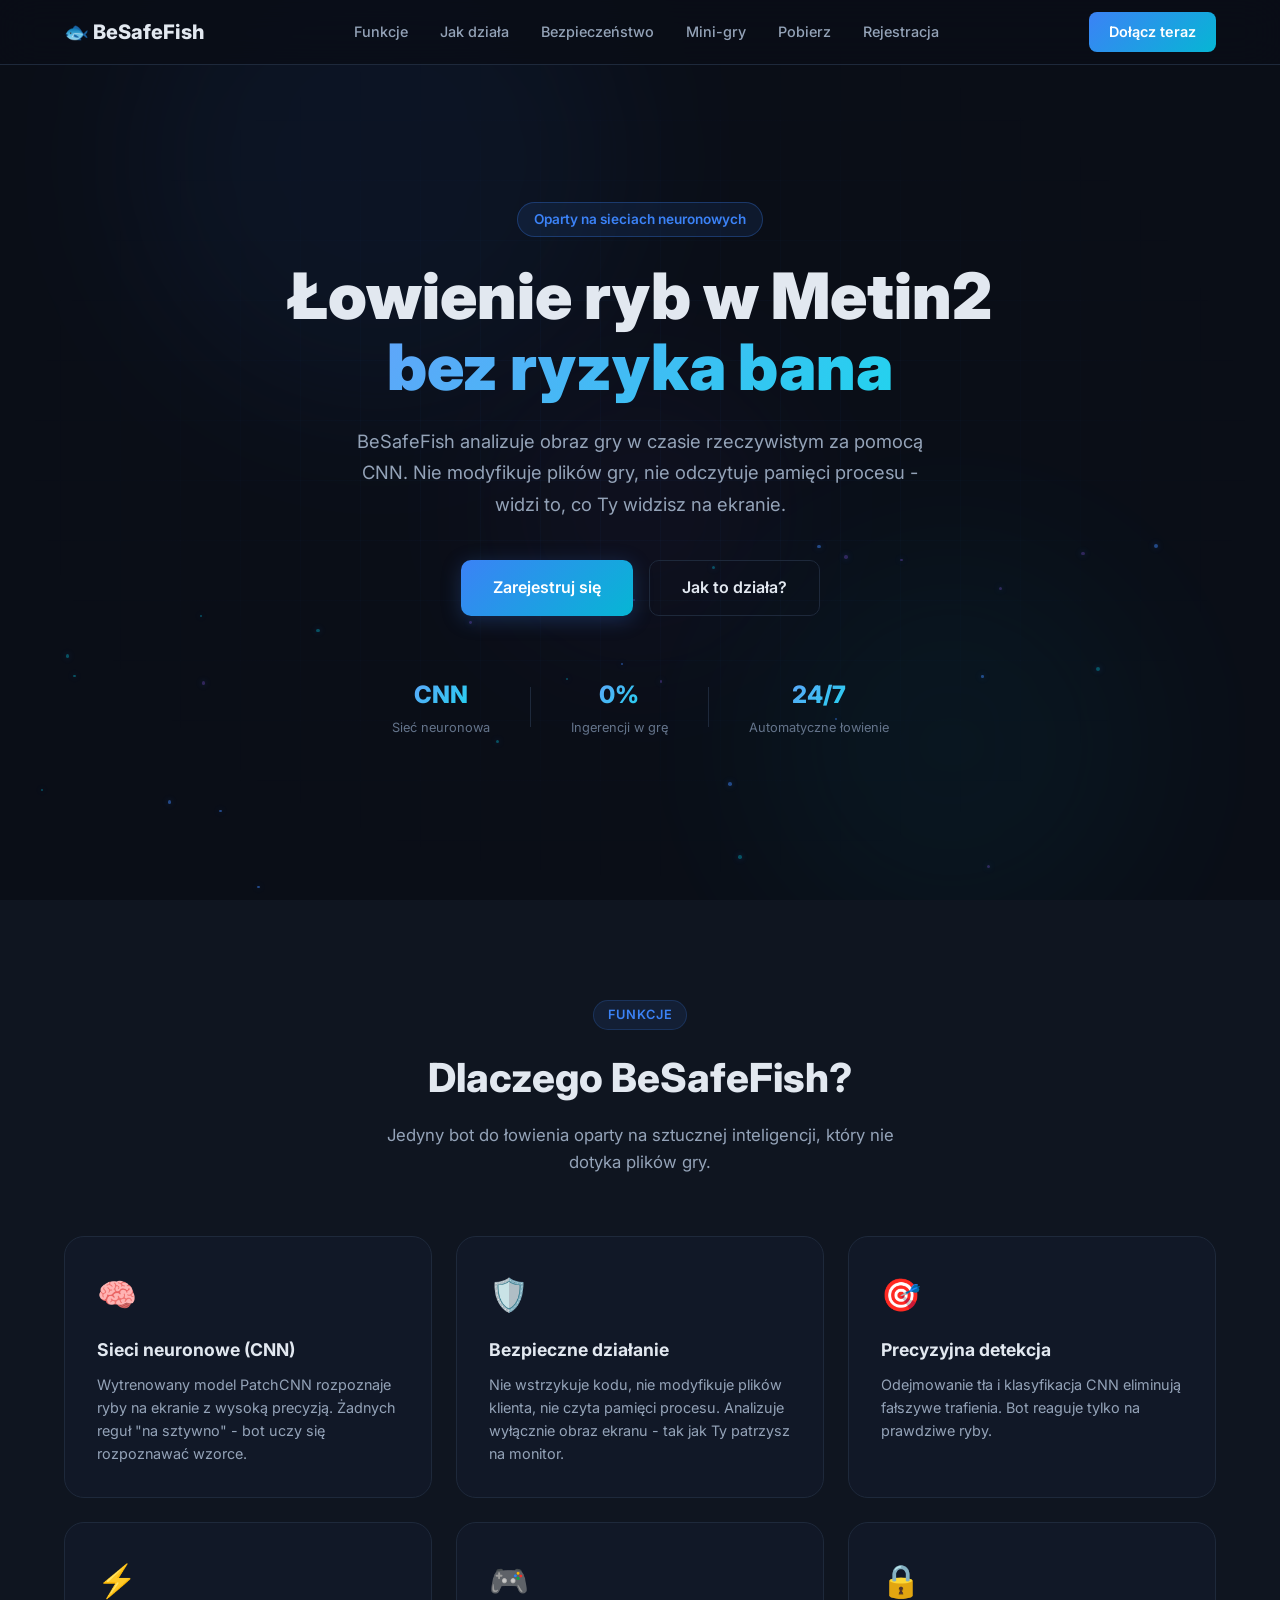
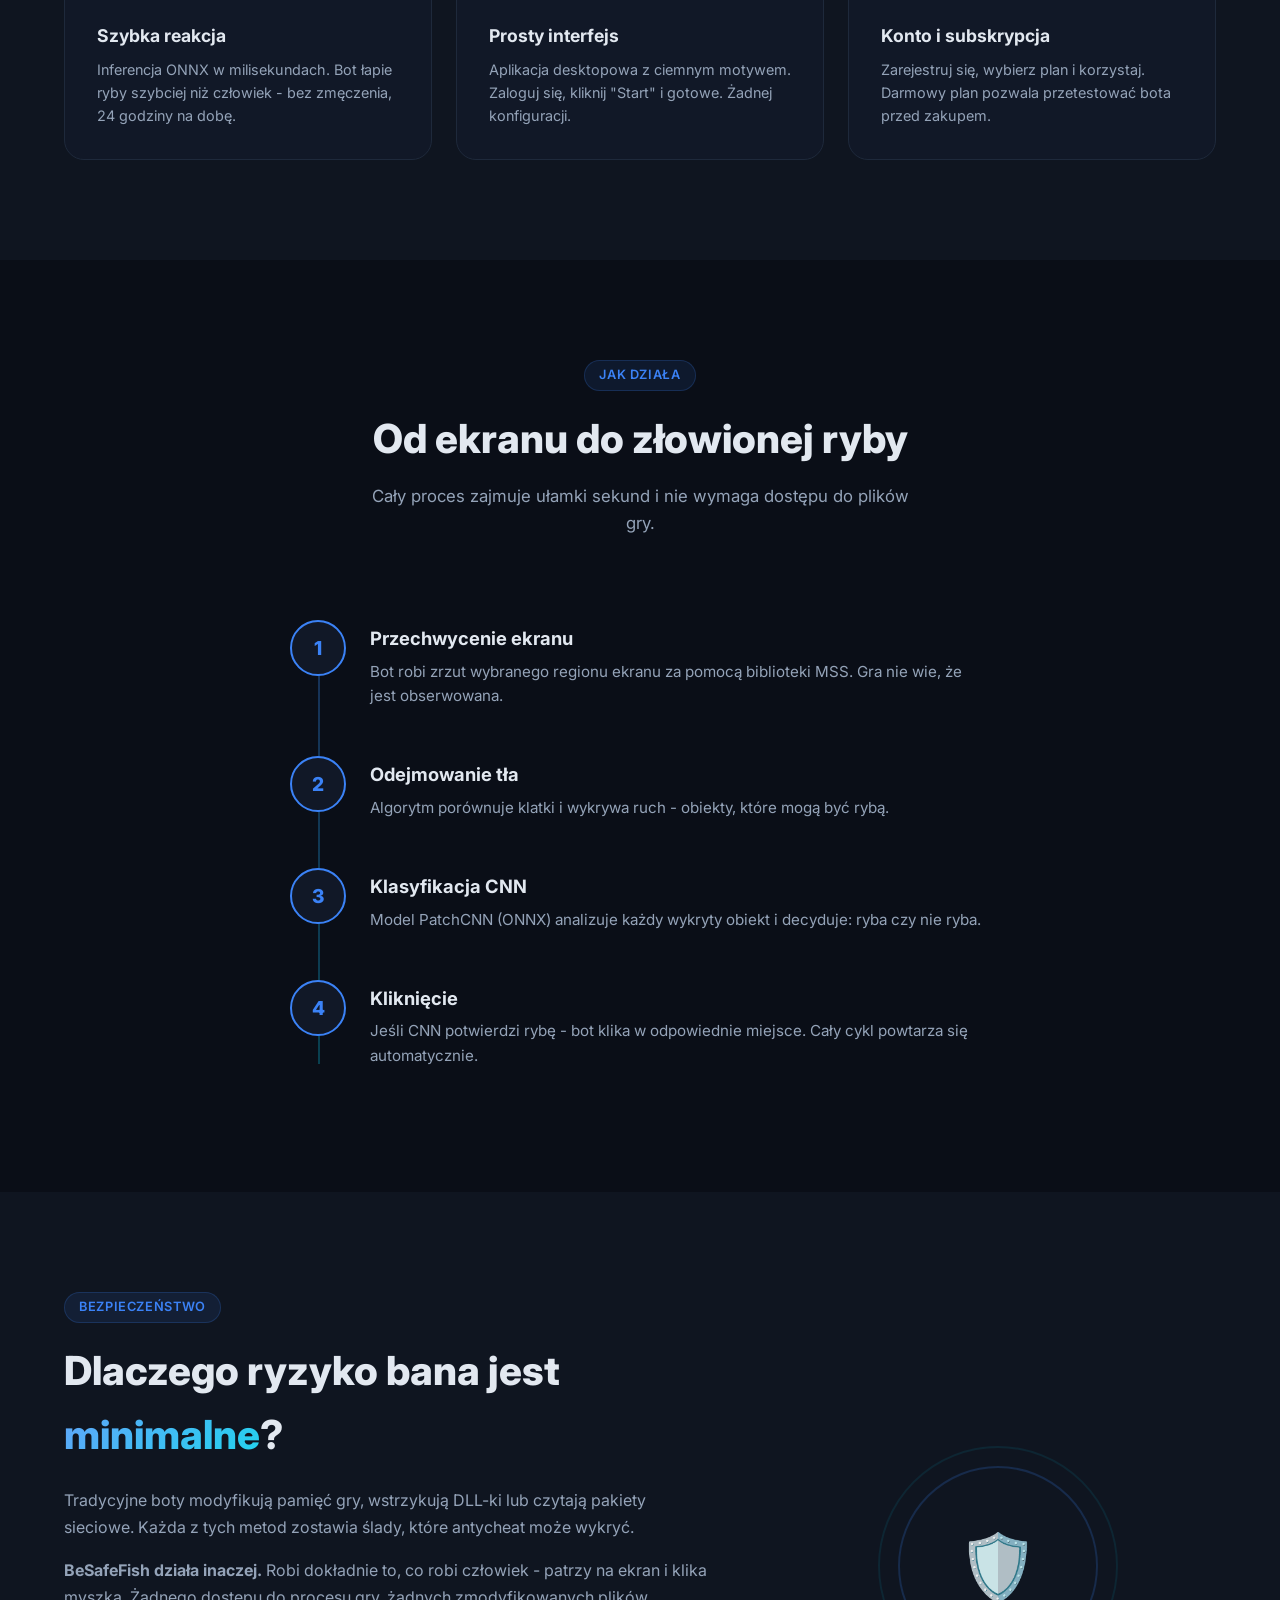
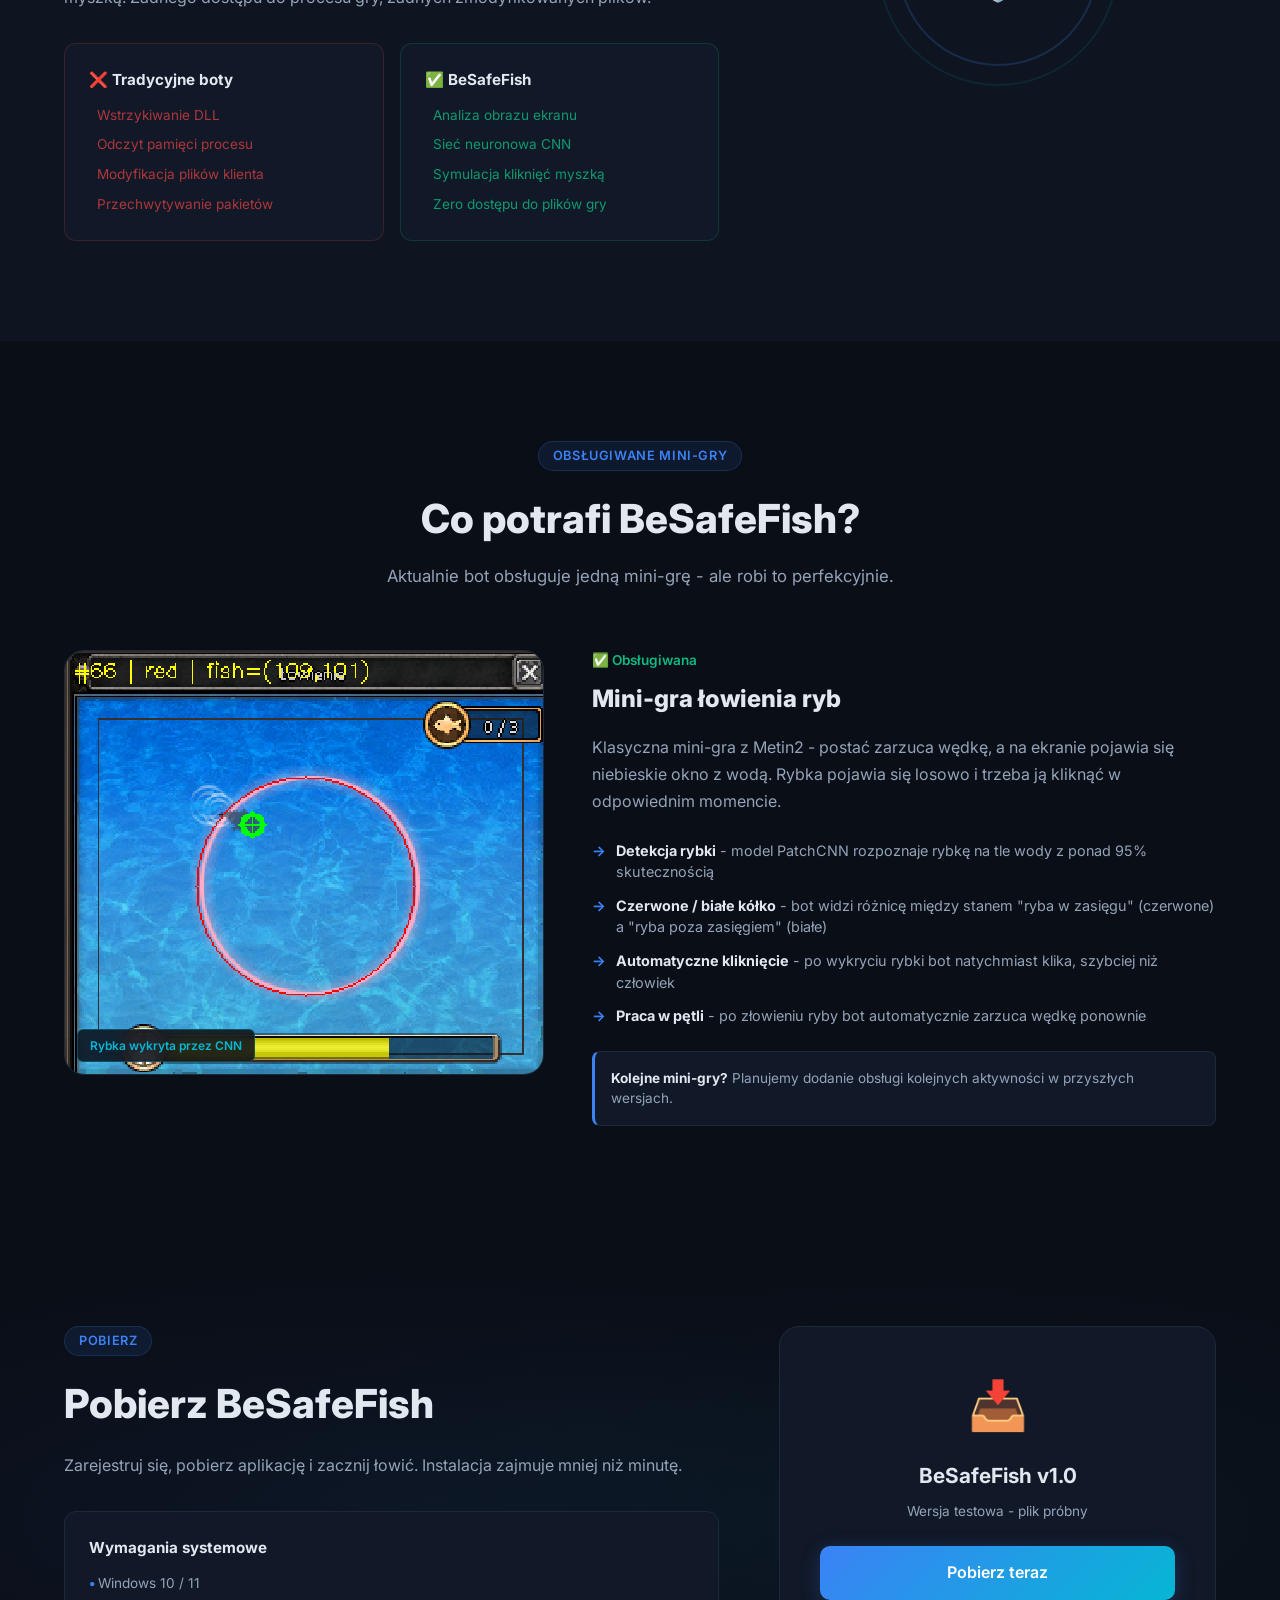
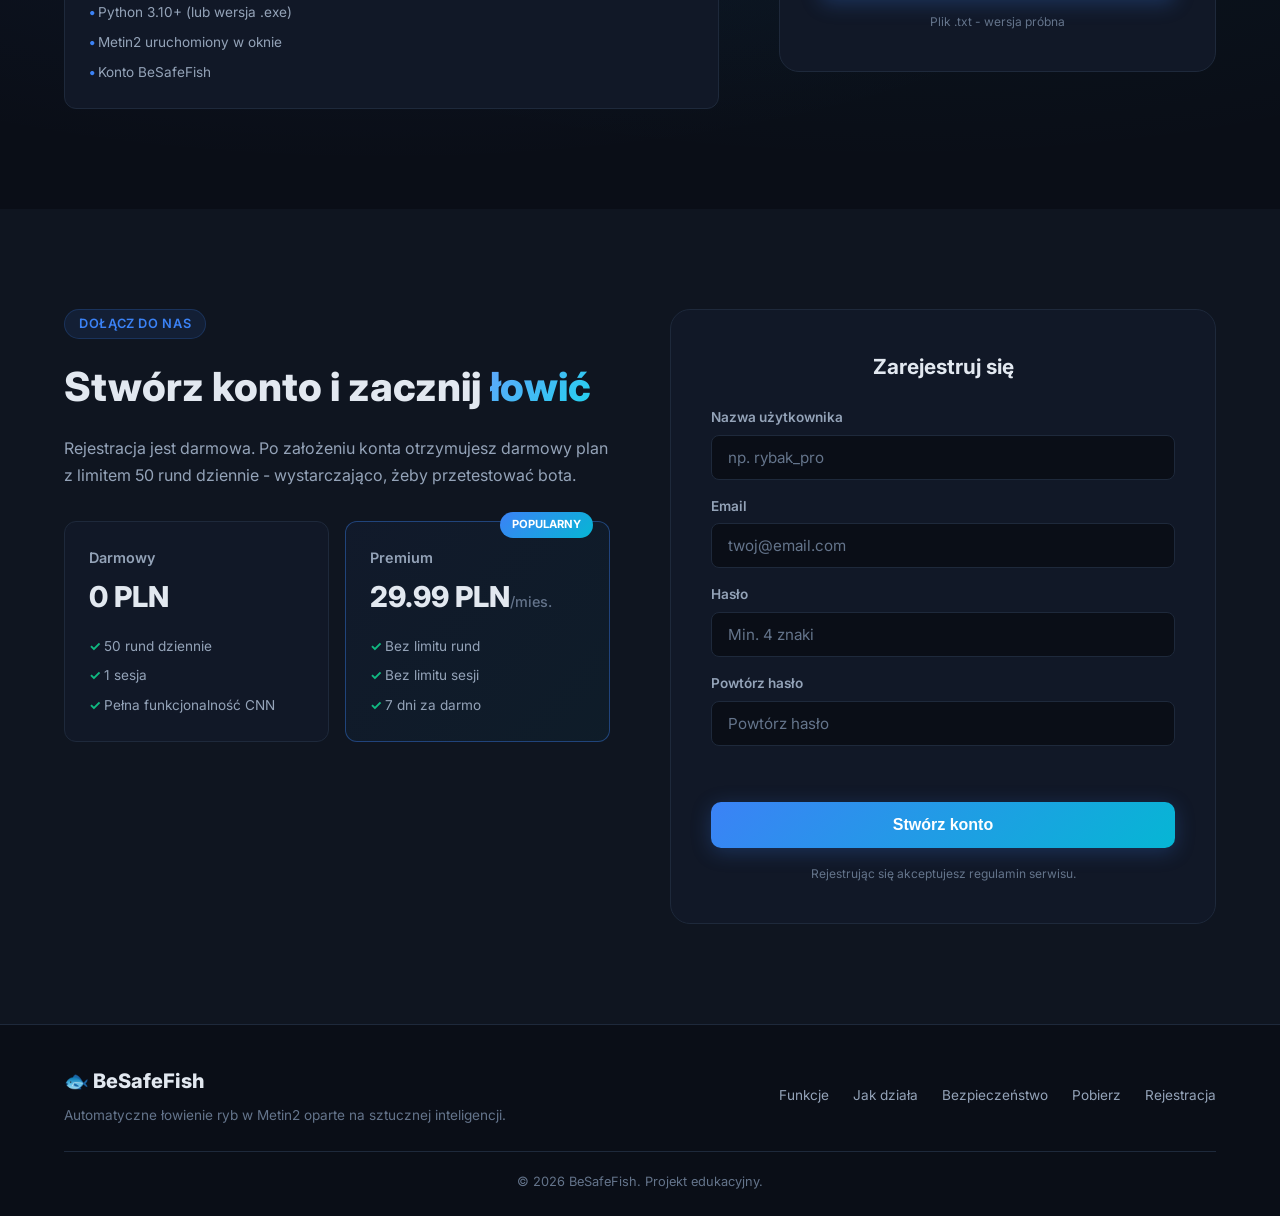
==== versions/post_cnn/website/index.html @ e181fa75 "feat: migracja auth na Supabase, schemat SQL, strona WWW BeSafeFish - gui/db.py: przepisany z SQLite" ====
<!DOCTYPE html>
<html lang="pl">
<head>
    <meta charset="UTF-8">
    <meta name="viewport" content="width=device-width, initial-scale=1.0">
    <title>BeSafeFish - Automatyczne łowienie Metin2</title>
    <link rel="stylesheet" href="style.css">
    <link rel="preconnect" href="https://fonts.googleapis.com">
    <link href="https://fonts.googleapis.com/css2?family=Inter:wght@400;500;600;700;800;900&display=swap" rel="stylesheet">
</head>
<body>

<!-- NAV -->
<nav class="navbar">
    <div class="nav-container">
        <a href="#" class="nav-logo">&#x1F41F; BeSafeFish</a>
        <ul class="nav-links">
            <li><a href="#features">Funkcje</a></li>
            <li><a href="#how-it-works">Jak działa</a></li>
            <li><a href="#safety">Bezpieczeństwo</a></li>
            <li><a href="#minigames">Mini-gry</a></li>
            <li><a href="#download">Pobierz</a></li>
            <li><a href="#register">Rejestracja</a></li>
        </ul>
        <a href="#register" class="nav-cta">Dołącz teraz</a>
    </div>
</nav>

<!-- HERO -->
<section class="hero">
    <div class="hero-bg">
        <div class="hero-particles" id="particles"></div>
        <div class="hero-glow hero-glow-1"></div>
        <div class="hero-glow hero-glow-2"></div>
        <div class="hero-glow hero-glow-3"></div>
        <div class="hero-grid-lines"></div>
    </div>
    <div class="hero-content">
        <div class="hero-badge">Oparty na sieciach neuronowych</div>
        <h1>Łowienie ryb w Metin2<br><span class="gradient-text">bez ryzyka bana</span></h1>
        <p class="hero-subtitle">
            BeSafeFish analizuje obraz gry w czasie rzeczywistym za pomocą CNN.
            Nie modyfikuje plików gry, nie odczytuje pamięci procesu - widzi to, co Ty widzisz na ekranie.
        </p>
        <div class="hero-buttons">
            <a href="#register" class="btn btn-primary">Zarejestruj się</a>
            <a href="#how-it-works" class="btn btn-outline">Jak to działa?</a>
        </div>
        <div class="hero-stats">
            <div class="stat">
                <span class="stat-value">CNN</span>
                <span class="stat-label">Sieć neuronowa</span>
            </div>
            <div class="stat-divider"></div>
            <div class="stat">
                <span class="stat-value">0%</span>
                <span class="stat-label">Ingerencji w grę</span>
            </div>
            <div class="stat-divider"></div>
            <div class="stat">
                <span class="stat-value">24/7</span>
                <span class="stat-label">Automatyczne łowienie</span>
            </div>
        </div>
    </div>
</section>

<!-- FEATURES -->
<section id="features" class="features">
    <div class="container">
        <div class="section-header">
            <span class="section-tag">Funkcje</span>
            <h2>Dlaczego BeSafeFish?</h2>
            <p>Jedyny bot do łowienia oparty na sztucznej inteligencji, który nie dotyka plików gry.</p>
        </div>
        <div class="features-grid">
            <div class="feature-card">
                <div class="feature-icon">&#x1F9E0;</div>
                <h3>Sieci neuronowe (CNN)</h3>
                <p>Wytrenowany model PatchCNN rozpoznaje ryby na ekranie z wysoką precyzją. Żadnych reguł &quot;na sztywno&quot; - bot uczy się rozpoznawać wzorce.</p>
            </div>
            <div class="feature-card">
                <div class="feature-icon">&#x1F6E1;&#xFE0F;</div>
                <h3>Bezpieczne działanie</h3>
                <p>Nie wstrzykuje kodu, nie modyfikuje plików klienta, nie czyta pamięci procesu. Analizuje wyłącznie obraz ekranu - tak jak Ty patrzysz na monitor.</p>
            </div>
            <div class="feature-card">
                <div class="feature-icon">&#x1F3AF;</div>
                <h3>Precyzyjna detekcja</h3>
                <p>Odejmowanie tła i klasyfikacja CNN eliminują fałszywe trafienia. Bot reaguje tylko na prawdziwe ryby.</p>
            </div>
            <div class="feature-card">
                <div class="feature-icon">&#x26A1;</div>
                <h3>Szybka reakcja</h3>
                <p>Inferencja ONNX w milisekundach. Bot łapie ryby szybciej niż człowiek - bez zmęczenia, 24 godziny na dobę.</p>
            </div>
            <div class="feature-card">
                <div class="feature-icon">&#x1F3AE;</div>
                <h3>Prosty interfejs</h3>
                <p>Aplikacja desktopowa z ciemnym motywem. Zaloguj się, kliknij &quot;Start&quot; i gotowe. Żadnej konfiguracji.</p>
            </div>
            <div class="feature-card">
                <div class="feature-icon">&#x1F512;</div>
                <h3>Konto i subskrypcja</h3>
                <p>Zarejestruj się, wybierz plan i korzystaj. Darmowy plan pozwala przetestować bota przed zakupem.</p>
            </div>
        </div>
    </div>
</section>

<!-- HOW IT WORKS -->
<section id="how-it-works" class="how-it-works">
    <div class="container">
        <div class="section-header">
            <span class="section-tag">Jak działa</span>
            <h2>Od ekranu do złowionej ryby</h2>
            <p>Cały proces zajmuje ułamki sekund i nie wymaga dostępu do plików gry.</p>
        </div>
        <div class="steps">
            <div class="step">
                <div class="step-number">1</div>
                <div class="step-content">
                    <h3>Przechwycenie ekranu</h3>
                    <p>Bot robi zrzut wybranego regionu ekranu za pomocą biblioteki MSS. Gra nie wie, że jest obserwowana.</p>
                </div>
            </div>
            <div class="step">
                <div class="step-number">2</div>
                <div class="step-content">
                    <h3>Odejmowanie tła</h3>
                    <p>Algorytm porównuje klatki i wykrywa ruch - obiekty, które mogą być rybą.</p>
                </div>
            </div>
            <div class="step">
                <div class="step-number">3</div>
                <div class="step-content">
                    <h3>Klasyfikacja CNN</h3>
                    <p>Model PatchCNN (ONNX) analizuje każdy wykryty obiekt i decyduje: ryba czy nie ryba.</p>
                </div>
            </div>
            <div class="step">
                <div class="step-number">4</div>
                <div class="step-content">
                    <h3>Kliknięcie</h3>
                    <p>Jeśli CNN potwierdzi rybę - bot klika w odpowiednie miejsce. Cały cykl powtarza się automatycznie.</p>
                </div>
            </div>
        </div>
    </div>
</section>

<!-- SAFETY -->
<section id="safety" class="safety">
    <div class="container">
        <div class="safety-grid">
            <div class="safety-content">
                <span class="section-tag">Bezpieczeństwo</span>
                <h2>Dlaczego ryzyko bana jest <span class="gradient-text">minimalne</span>?</h2>
                <p>Tradycyjne boty modyfikują pamięć gry, wstrzykują DLL-ki lub czytają pakiety sieciowe. Każda z tych metod zostawia ślady, które antycheat może wykryć.</p>
                <p><strong>BeSafeFish działa inaczej.</strong> Robi dokładnie to, co robi człowiek - patrzy na ekran i klika myszką. Żadnego dostępu do procesu gry, żadnych zmodyfikowanych plików.</p>
                <div class="safety-comparison">
                    <div class="comparison-col comparison-bad">
                        <h4>&#x274C; Tradycyjne boty</h4>
                        <ul>
                            <li>Wstrzykiwanie DLL</li>
                            <li>Odczyt pamięci procesu</li>
                            <li>Modyfikacja plików klienta</li>
                            <li>Przechwytywanie pakietów</li>
                        </ul>
                    </div>
                    <div class="comparison-col comparison-good">
                        <h4>&#x2705; BeSafeFish</h4>
                        <ul>
                            <li>Analiza obrazu ekranu</li>
                            <li>Sieć neuronowa CNN</li>
                            <li>Symulacja kliknięć myszką</li>
                            <li>Zero dostępu do plików gry</li>
                        </ul>
                    </div>
                </div>
            </div>
            <div class="safety-visual">
                <div class="shield-graphic">
                    <div class="shield-icon">&#x1F6E1;&#xFE0F;</div>
                    <div class="shield-ring"></div>
                    <div class="shield-ring shield-ring-2"></div>
                </div>
            </div>
        </div>
    </div>
</section>

<!-- MINI-GRY -->
<section id="minigames" class="minigames">
    <div class="container">
        <div class="section-header">
            <span class="section-tag">Obsługiwane mini-gry</span>
            <h2>Co potrafi BeSafeFish?</h2>
            <p>Aktualnie bot obsługuje jedną mini-grę - ale robi to perfekcyjnie.</p>
        </div>
        <div class="minigame-showcase">
            <div class="minigame-image">
                <img src="img/minigame_fish_detected.png" alt="Mini-gra łowienia - rybka wykryta przez CNN">
                <div class="minigame-image-badge">Rybka wykryta przez CNN</div>
            </div>
            <div class="minigame-details">
                <div class="minigame-status">&#x2705; Obsługiwana</div>
                <h3>Mini-gra łowienia ryb</h3>
                <p>Klasyczna mini-gra z Metin2 - postać zarzuca wędkę, a na ekranie pojawia się niebieskie okno z wodą. Rybka pojawia się losowo i trzeba ją kliknąć w odpowiednim momencie.</p>
                <ul class="minigame-features">
                    <li><strong>Detekcja rybki</strong> - model PatchCNN rozpoznaje rybkę na tle wody z ponad 95% skutecznością</li>
                    <li><strong>Czerwone / białe kółko</strong> - bot widzi różnicę między stanem "ryba w zasięgu" (czerwone) a "ryba poza zasięgiem" (białe)</li>
                    <li><strong>Automatyczne kliknięcie</strong> - po wykryciu rybki bot natychmiast klika, szybciej niż człowiek</li>
                    <li><strong>Praca w pętli</strong> - po złowieniu ryby bot automatycznie zarzuca wędkę ponownie</li>
                </ul>
                <div class="minigame-note">
                    <strong>Kolejne mini-gry?</strong> Planujemy dodanie obsługi kolejnych aktywności w przyszłych wersjach.
                </div>
            </div>
        </div>
    </div>
</section>

<!-- DOWNLOAD -->
<section id="download" class="download">
    <div class="container">
        <div class="download-box">
            <div class="download-info">
                <span class="section-tag">Pobierz</span>
                <h2>Pobierz BeSafeFish</h2>
                <p>Zarejestruj się, pobierz aplikację i zacznij łowić. Instalacja zajmuje mniej niż minutę.</p>
                <div class="download-requirements">
                    <h4>Wymagania systemowe</h4>
                    <ul>
                        <li>Windows 10 / 11</li>
                        <li>Python 3.10+ (lub wersja .exe)</li>
                        <li>Metin2 uruchomiony w oknie</li>
                        <li>Konto BeSafeFish</li>
                    </ul>
                </div>
            </div>
            <div class="download-action">
                <div class="download-card">
                    <div class="download-icon">&#x1F4E5;</div>
                    <h3>BeSafeFish v1.0</h3>
                    <p class="download-version">Wersja testowa - plik próbny</p>
                    <a href="download/BeSafeFish_info.txt" download class="btn btn-primary btn-full">Pobierz teraz</a>
                    <p class="download-size">Plik .txt - wersja próbna</p>
                </div>
            </div>
        </div>
    </div>
</section>

<!-- REGISTER -->
<section id="register" class="register">
    <div class="container">
        <div class="register-grid">
            <div class="register-info">
                <span class="section-tag">Dołącz do nas</span>
                <h2>Stwórz konto i zacznij <span class="gradient-text">łowić</span></h2>
                <p>Rejestracja jest darmowa. Po założeniu konta otrzymujesz darmowy plan z limitem 50 rund dziennie - wystarczająco, żeby przetestować bota.</p>
                <div class="plan-cards">
                    <div class="plan-card">
                        <div class="plan-name">Darmowy</div>
                        <div class="plan-price">0 PLN</div>
                        <ul>
                            <li>50 rund dziennie</li>
                            <li>1 sesja</li>
                            <li>Pełna funkcjonalność CNN</li>
                        </ul>
                    </div>
                    <div class="plan-card plan-premium">
                        <div class="plan-badge">Popularny</div>
                        <div class="plan-name">Premium</div>
                        <div class="plan-price">29.99 PLN<span>/mies.</span></div>
                        <ul>
                            <li>Bez limitu rund</li>
                            <li>Bez limitu sesji</li>
                            <li>7 dni za darmo</li>
                        </ul>
                    </div>
                </div>
            </div>
            <div class="register-form-wrapper">
                <form class="register-form" id="registerForm">
                    <h3>Zarejestruj się</h3>
                    <div class="form-group">
                        <label for="reg-username">Nazwa użytkownika</label>
                        <input type="text" id="reg-username" placeholder="np. rybak_pro" required minlength="3">
                    </div>
                    <div class="form-group">
                        <label for="reg-email">Email</label>
                        <input type="email" id="reg-email" placeholder="twoj@email.com" required>
                    </div>
                    <div class="form-group">
                        <label for="reg-password">Hasło</label>
                        <input type="password" id="reg-password" placeholder="Min. 4 znaki" required minlength="4">
                    </div>
                    <div class="form-group">
                        <label for="reg-confirm">Powtórz hasło</label>
                        <input type="password" id="reg-confirm" placeholder="Powtórz hasło" required>
                    </div>
                    <div class="form-message" id="formMessage"></div>
                    <button type="submit" class="btn btn-primary btn-full">Stwórz konto</button>
                    <p class="form-note">Rejestrując się akceptujesz regulamin serwisu.</p>
                </form>
            </div>
        </div>
    </div>
</section>

<!-- FOOTER -->
<footer class="footer">
    <div class="container">
        <div class="footer-content">
            <div class="footer-brand">
                <span class="nav-logo">&#x1F41F; BeSafeFish</span>
                <p>Automatyczne łowienie ryb w Metin2 oparte na sztucznej inteligencji.</p>
            </div>
            <div class="footer-links">
                <a href="#features">Funkcje</a>
                <a href="#how-it-works">Jak działa</a>
                <a href="#safety">Bezpieczeństwo</a>
                <a href="#download">Pobierz</a>
                <a href="#register">Rejestracja</a>
            </div>
        </div>
        <div class="footer-bottom">
            <p>&copy; 2026 BeSafeFish. Projekt edukacyjny.</p>
        </div>
    </div>
</footer>

<script src="script.js"></script>
</body>
</html>
---- versions/post_cnn/website/style.css ----
/* ===== RESET & BASE ===== */
*, *::before, *::after {
    margin: 0;
    padding: 0;
    box-sizing: border-box;
}

:root {
    --bg-dark: #0a0e17;
    --bg-card: #111827;
    --bg-card-hover: #1a2332;
    --bg-surface: #0f1520;
    --border: #1e293b;
    --text: #e2e8f0;
    --text-muted: #94a3b8;
    --text-dim: #64748b;
    --primary: #3b82f6;
    --primary-hover: #2563eb;
    --primary-glow: rgba(59, 130, 246, 0.25);
    --accent: #06b6d4;
    --gradient: linear-gradient(135deg, #3b82f6, #06b6d4);
    --gradient-text: linear-gradient(135deg, #60a5fa, #22d3ee);
    --success: #10b981;
    --danger: #ef4444;
    --radius: 12px;
    --radius-lg: 20px;
}

html {
    scroll-behavior: smooth;
}

body {
    font-family: 'Inter', -apple-system, BlinkMacSystemFont, sans-serif;
    background: var(--bg-dark);
    color: var(--text);
    line-height: 1.6;
    overflow-x: hidden;
}

.container {
    max-width: 1200px;
    margin: 0 auto;
    padding: 0 24px;
}

/* ===== NAVBAR ===== */
.navbar {
    position: fixed;
    top: 0;
    left: 0;
    right: 0;
    z-index: 100;
    background: rgba(10, 14, 23, 0.85);
    backdrop-filter: blur(20px);
    border-bottom: 1px solid var(--border);
}

.nav-container {
    max-width: 1200px;
    margin: 0 auto;
    padding: 0 24px;
    display: flex;
    align-items: center;
    justify-content: space-between;
    height: 64px;
}

.nav-logo {
    font-size: 1.25rem;
    font-weight: 800;
    color: var(--text);
    text-decoration: none;
}

.nav-links {
    display: flex;
    list-style: none;
    gap: 32px;
}

.nav-links a {
    color: var(--text-muted);
    text-decoration: none;
    font-size: 0.9rem;
    font-weight: 500;
    transition: color 0.2s;
}

.nav-links a:hover {
    color: var(--text);
}

.nav-cta {
    background: var(--gradient);
    color: #fff;
    padding: 8px 20px;
    border-radius: 8px;
    font-size: 0.9rem;
    font-weight: 600;
    text-decoration: none;
    transition: opacity 0.2s;
}

.nav-cta:hover {
    opacity: 0.9;
}

/* ===== HERO ===== */
.hero {
    position: relative;
    min-height: 100vh;
    display: flex;
    align-items: center;
    justify-content: center;
    text-align: center;
    padding: 120px 24px 80px;
    overflow: hidden;
    background: var(--bg-dark);
}

.hero-bg {
    position: absolute;
    inset: 0;
    overflow: hidden;
}

/* Animowane swiecace plamy */
.hero-glow {
    position: absolute;
    border-radius: 50%;
    filter: blur(80px);
    opacity: 0.4;
    animation: float 8s ease-in-out infinite;
}

.hero-glow-1 {
    width: 500px;
    height: 500px;
    background: rgba(59, 130, 246, 0.15);
    top: -10%;
    left: 10%;
    animation-duration: 8s;
}

.hero-glow-2 {
    width: 400px;
    height: 400px;
    background: rgba(6, 182, 212, 0.12);
    bottom: -5%;
    right: 10%;
    animation-duration: 10s;
    animation-delay: -3s;
}

.hero-glow-3 {
    width: 300px;
    height: 300px;
    background: rgba(139, 92, 246, 0.1);
    top: 40%;
    left: 50%;
    transform: translateX(-50%);
    animation-duration: 12s;
    animation-delay: -5s;
}

@keyframes float {
    0%, 100% { transform: translate(0, 0); }
    25% { transform: translate(30px, -20px); }
    50% { transform: translate(-20px, 30px); }
    75% { transform: translate(20px, 20px); }
}

/* Siatka perspektywiczna */
.hero-grid-lines {
    position: absolute;
    inset: 0;
    background-image:
        linear-gradient(rgba(59, 130, 246, 0.03) 1px, transparent 1px),
        linear-gradient(90deg, rgba(59, 130, 246, 0.03) 1px, transparent 1px);
    background-size: 60px 60px;
    mask-image: radial-gradient(ellipse at center, black 20%, transparent 70%);
    -webkit-mask-image: radial-gradient(ellipse at center, black 20%, transparent 70%);
}

/* Czasteczki (JS) */
.hero-particles {
    position: absolute;
    inset: 0;
}

.particle {
    position: absolute;
    width: 3px;
    height: 3px;
    background: rgba(59, 130, 246, 0.5);
    border-radius: 50%;
    animation: drift linear infinite;
    box-shadow: 0 0 6px rgba(59, 130, 246, 0.3);
}

@keyframes drift {
    0% {
        transform: translateY(0) translateX(0);
        opacity: 0;
    }
    10% {
        opacity: 1;
    }
    90% {
        opacity: 1;
    }
    100% {
        transform: translateY(-100vh) translateX(40px);
        opacity: 0;
    }
}

.hero-content {
    position: relative;
    max-width: 800px;
    z-index: 2;
}

.hero-badge {
    display: inline-block;
    background: rgba(59, 130, 246, 0.1);
    border: 1px solid rgba(59, 130, 246, 0.3);
    color: var(--primary);
    padding: 6px 16px;
    border-radius: 100px;
    font-size: 0.85rem;
    font-weight: 600;
    margin-bottom: 24px;
    animation: badge-glow 3s ease-in-out infinite;
}

@keyframes badge-glow {
    0%, 100% { box-shadow: 0 0 10px rgba(59, 130, 246, 0.1); }
    50% { box-shadow: 0 0 25px rgba(59, 130, 246, 0.2); }
}

.hero h1 {
    font-size: clamp(2.5rem, 6vw, 4rem);
    font-weight: 900;
    line-height: 1.1;
    margin-bottom: 24px;
}

.gradient-text {
    background: var(--gradient-text);
    -webkit-background-clip: text;
    -webkit-text-fill-color: transparent;
    background-clip: text;
}

.hero-subtitle {
    font-size: 1.15rem;
    color: var(--text-muted);
    max-width: 600px;
    margin: 0 auto 40px;
    line-height: 1.7;
}

.hero-buttons {
    display: flex;
    gap: 16px;
    justify-content: center;
    flex-wrap: wrap;
    margin-bottom: 60px;
}

.btn {
    display: inline-flex;
    align-items: center;
    padding: 14px 32px;
    border-radius: 10px;
    font-size: 1rem;
    font-weight: 600;
    text-decoration: none;
    transition: all 0.2s;
    cursor: pointer;
    border: none;
}

.btn-primary {
    background: var(--gradient);
    color: #fff;
    box-shadow: 0 4px 20px var(--primary-glow);
}

.btn-primary:hover {
    transform: translateY(-2px);
    box-shadow: 0 8px 30px var(--primary-glow);
}

.btn-outline {
    background: transparent;
    color: var(--text);
    border: 1px solid var(--border);
}

.btn-outline:hover {
    background: var(--bg-card);
    border-color: var(--text-dim);
}

.btn-full {
    width: 100%;
    justify-content: center;
}

.hero-stats {
    display: flex;
    align-items: center;
    justify-content: center;
    gap: 40px;
}

.stat {
    display: flex;
    flex-direction: column;
    align-items: center;
}

.stat-value {
    font-size: 1.5rem;
    font-weight: 800;
    background: var(--gradient-text);
    -webkit-background-clip: text;
    -webkit-text-fill-color: transparent;
    background-clip: text;
}

.stat-label {
    font-size: 0.8rem;
    color: var(--text-dim);
    margin-top: 4px;
}

.stat-divider {
    width: 1px;
    height: 40px;
    background: var(--border);
}

/* ===== SECTIONS COMMON ===== */
.section-header {
    text-align: center;
    margin-bottom: 60px;
}

.section-tag {
    display: inline-block;
    background: rgba(59, 130, 246, 0.1);
    border: 1px solid rgba(59, 130, 246, 0.2);
    color: var(--primary);
    padding: 4px 14px;
    border-radius: 100px;
    font-size: 0.8rem;
    font-weight: 600;
    text-transform: uppercase;
    letter-spacing: 0.05em;
    margin-bottom: 16px;
}

.section-header h2 {
    font-size: clamp(1.8rem, 4vw, 2.5rem);
    font-weight: 800;
    margin-bottom: 12px;
}

.section-header p {
    font-size: 1.05rem;
    color: var(--text-muted);
    max-width: 550px;
    margin: 0 auto;
}

/* ===== FEATURES ===== */
.features {
    padding: 100px 0;
    background: var(--bg-surface);
}

.features-grid {
    display: grid;
    grid-template-columns: repeat(3, 1fr);
    gap: 24px;
}

.feature-card {
    background: var(--bg-card);
    border: 1px solid var(--border);
    border-radius: var(--radius-lg);
    padding: 32px;
    transition: all 0.3s;
}

.feature-card:hover {
    background: var(--bg-card-hover);
    border-color: rgba(59, 130, 246, 0.3);
    transform: translateY(-4px);
}

.feature-icon {
    font-size: 2rem;
    margin-bottom: 16px;
}

.feature-card h3 {
    font-size: 1.1rem;
    font-weight: 700;
    margin-bottom: 8px;
}

.feature-card p {
    font-size: 0.9rem;
    color: var(--text-muted);
    line-height: 1.6;
}

/* ===== HOW IT WORKS ===== */
.how-it-works {
    padding: 100px 0;
}

.steps {
    max-width: 700px;
    margin: 0 auto;
    display: flex;
    flex-direction: column;
    gap: 0;
    position: relative;
}

.steps::before {
    content: '';
    position: absolute;
    left: 28px;
    top: 28px;
    bottom: 28px;
    width: 2px;
    background: linear-gradient(to bottom, var(--primary), var(--accent));
    opacity: 0.3;
}

.step {
    display: flex;
    gap: 24px;
    align-items: flex-start;
    padding: 24px 0;
}

.step-number {
    width: 56px;
    height: 56px;
    min-width: 56px;
    background: var(--bg-card);
    border: 2px solid var(--primary);
    border-radius: 50%;
    display: flex;
    align-items: center;
    justify-content: center;
    font-size: 1.2rem;
    font-weight: 800;
    color: var(--primary);
    position: relative;
    z-index: 1;
}

.step-content h3 {
    font-size: 1.15rem;
    font-weight: 700;
    margin-bottom: 6px;
    margin-top: 4px;
}

.step-content p {
    color: var(--text-muted);
    font-size: 0.95rem;
}

/* ===== SAFETY ===== */
.safety {
    padding: 100px 0;
    background: var(--bg-surface);
}

.safety-grid {
    display: grid;
    grid-template-columns: 1.2fr 0.8fr;
    gap: 60px;
    align-items: center;
}

.safety-content h2 {
    font-size: clamp(1.8rem, 4vw, 2.5rem);
    font-weight: 800;
    margin-bottom: 20px;
}

.safety-content p {
    color: var(--text-muted);
    margin-bottom: 16px;
    line-height: 1.7;
}

.safety-comparison {
    display: grid;
    grid-template-columns: 1fr 1fr;
    gap: 16px;
    margin-top: 32px;
}

.comparison-col {
    background: var(--bg-card);
    border-radius: var(--radius);
    padding: 24px;
    border: 1px solid var(--border);
}

.comparison-col h4 {
    font-size: 0.95rem;
    margin-bottom: 12px;
}

.comparison-col ul {
    list-style: none;
    display: flex;
    flex-direction: column;
    gap: 8px;
}

.comparison-col li {
    font-size: 0.85rem;
    color: var(--text-muted);
    padding-left: 8px;
}

.comparison-bad {
    border-color: rgba(239, 68, 68, 0.2);
}

.comparison-bad li {
    color: rgba(239, 68, 68, 0.7);
}

.comparison-good {
    border-color: rgba(16, 185, 129, 0.2);
}

.comparison-good li {
    color: rgba(16, 185, 129, 0.8);
}

.safety-visual {
    display: flex;
    align-items: center;
    justify-content: center;
}

.shield-graphic {
    position: relative;
    width: 200px;
    height: 200px;
    display: flex;
    align-items: center;
    justify-content: center;
}

.shield-icon {
    font-size: 4rem;
    z-index: 2;
    position: relative;
}

.shield-ring {
    position: absolute;
    inset: 0;
    border-radius: 50%;
    border: 2px solid rgba(59, 130, 246, 0.2);
    animation: pulse-ring 3s ease-in-out infinite;
}

.shield-ring-2 {
    inset: -20px;
    border-color: rgba(6, 182, 212, 0.1);
    animation-delay: 1.5s;
}

@keyframes pulse-ring {
    0%, 100% { transform: scale(1); opacity: 1; }
    50% { transform: scale(1.1); opacity: 0.5; }
}

/* ===== GALLERY ===== */
.gallery {
    padding: 100px 0;
}

.gallery-grid {
    display: grid;
    grid-template-columns: repeat(3, 1fr);
    gap: 24px;
}

.gallery-card {
    border-radius: var(--radius-lg);
    overflow: hidden;
    border: 1px solid var(--border);
    background: var(--bg-card);
    transition: all 0.3s;
}

.gallery-card:hover {
    border-color: rgba(59, 130, 246, 0.3);
    transform: translateY(-4px);
}

.gallery-card img {
    width: 100%;
    height: 220px;
    object-fit: cover;
    display: block;
    background: var(--bg-card-hover);
}

.gallery-caption {
    padding: 16px;
    font-size: 0.9rem;
    color: var(--text-muted);
    text-align: center;
}

/* ===== MINI-GRY ===== */
.minigames {
    padding: 100px 0;
}

.minigame-showcase {
    display: grid;
    grid-template-columns: 1fr 1.3fr;
    gap: 48px;
    align-items: start;
}

.minigame-image {
    position: relative;
    border-radius: var(--radius-lg);
    overflow: hidden;
    border: 1px solid var(--border);
    background: var(--bg-card);
}

.minigame-image img {
    width: 100%;
    display: block;
    image-rendering: pixelated;
}

.minigame-image-badge {
    position: absolute;
    bottom: 12px;
    left: 12px;
    background: rgba(10, 14, 23, 0.85);
    backdrop-filter: blur(8px);
    color: var(--accent);
    font-size: 0.75rem;
    font-weight: 600;
    padding: 6px 12px;
    border-radius: 6px;
    border: 1px solid rgba(6, 182, 212, 0.3);
}

.minigame-status {
    font-size: 0.85rem;
    font-weight: 600;
    margin-bottom: 8px;
    color: var(--success);
}

.minigame-details h3 {
    font-size: 1.5rem;
    font-weight: 800;
    margin-bottom: 16px;
}

.minigame-details > p {
    color: var(--text-muted);
    line-height: 1.7;
    margin-bottom: 24px;
}

.minigame-features {
    list-style: none;
    display: flex;
    flex-direction: column;
    gap: 12px;
    margin-bottom: 24px;
}

.minigame-features li {
    font-size: 0.9rem;
    color: var(--text-muted);
    padding-left: 24px;
    position: relative;
    line-height: 1.5;
}

.minigame-features li::before {
    content: '→';
    position: absolute;
    left: 0;
    color: var(--primary);
    font-weight: 700;
}

.minigame-features li strong {
    color: var(--text);
}

.minigame-note {
    background: var(--bg-card);
    border: 1px solid var(--border);
    border-left: 3px solid var(--primary);
    border-radius: 8px;
    padding: 16px;
    font-size: 0.85rem;
    color: var(--text-muted);
    line-height: 1.5;
}

.minigame-note strong {
    color: var(--text);
}

/* ===== DOWNLOAD ===== */
.download {
    padding: 100px 0;
    background: var(--bg-dark);
    position: relative;
    overflow: hidden;
}

.download::before {
    content: '';
    position: absolute;
    inset: 0;
    background:
        radial-gradient(ellipse at 30% 50%, rgba(59, 130, 246, 0.06) 0%, transparent 60%),
        radial-gradient(ellipse at 70% 50%, rgba(6, 182, 212, 0.04) 0%, transparent 60%);
}

.download-box {
    position: relative;
    display: grid;
    grid-template-columns: 1.2fr 0.8fr;
    gap: 60px;
    align-items: start;
}

.download-info h2 {
    font-size: clamp(1.8rem, 4vw, 2.5rem);
    font-weight: 800;
    margin-bottom: 16px;
}

.download-info > p {
    color: var(--text-muted);
    margin-bottom: 32px;
    line-height: 1.7;
}

.download-requirements {
    background: var(--bg-card);
    border: 1px solid var(--border);
    border-radius: var(--radius);
    padding: 24px;
}

.download-requirements h4 {
    font-size: 0.95rem;
    font-weight: 700;
    margin-bottom: 12px;
}

.download-requirements ul {
    list-style: none;
    display: flex;
    flex-direction: column;
    gap: 8px;
}

.download-requirements li {
    font-size: 0.85rem;
    color: var(--text-muted);
}

.download-requirements li::before {
    content: '• ';
    color: var(--primary);
    font-weight: 700;
}

.download-card {
    background: var(--bg-card);
    border: 1px solid var(--border);
    border-radius: var(--radius-lg);
    padding: 40px;
    text-align: center;
    transition: all 0.3s;
}

.download-card:hover {
    border-color: rgba(59, 130, 246, 0.3);
    transform: translateY(-4px);
}

.download-icon {
    font-size: 3rem;
    margin-bottom: 16px;
}

.download-card h3 {
    font-size: 1.3rem;
    font-weight: 700;
    margin-bottom: 8px;
}

.download-version {
    font-size: 0.85rem;
    color: var(--text-muted);
    margin-bottom: 24px;
}

.download-card .btn {
    margin-bottom: 12px;
}

.download-size {
    font-size: 0.75rem;
    color: var(--text-dim);
}

/* ===== REGISTER ===== */
.register {
    padding: 100px 0;
    background: var(--bg-surface);
}

.register-grid {
    display: grid;
    grid-template-columns: 1fr 1fr;
    gap: 60px;
    align-items: start;
}

.register-info h2 {
    font-size: clamp(1.8rem, 4vw, 2.5rem);
    font-weight: 800;
    margin-bottom: 16px;
}

.register-info > p {
    color: var(--text-muted);
    margin-bottom: 32px;
    line-height: 1.7;
}

.plan-cards {
    display: flex;
    gap: 16px;
}

.plan-card {
    flex: 1;
    background: var(--bg-card);
    border: 1px solid var(--border);
    border-radius: var(--radius);
    padding: 24px;
    position: relative;
}

.plan-premium {
    border-color: rgba(59, 130, 246, 0.4);
    background: linear-gradient(135deg, rgba(59, 130, 246, 0.05), rgba(6, 182, 212, 0.05));
}

.plan-badge {
    position: absolute;
    top: -10px;
    right: 16px;
    background: var(--gradient);
    color: #fff;
    font-size: 0.7rem;
    font-weight: 700;
    padding: 4px 12px;
    border-radius: 100px;
    text-transform: uppercase;
}

.plan-name {
    font-size: 0.9rem;
    font-weight: 600;
    color: var(--text-muted);
    margin-bottom: 4px;
}

.plan-price {
    font-size: 1.8rem;
    font-weight: 800;
    margin-bottom: 16px;
}

.plan-price span {
    font-size: 0.9rem;
    font-weight: 500;
    color: var(--text-dim);
}

.plan-card ul {
    list-style: none;
    display: flex;
    flex-direction: column;
    gap: 8px;
}

.plan-card li {
    font-size: 0.85rem;
    color: var(--text-muted);
}

.plan-card li::before {
    content: '✓ ';
    color: var(--success);
    font-weight: 700;
}

/* FORM */
.register-form-wrapper {
    position: sticky;
    top: 88px;
}

.register-form {
    background: var(--bg-card);
    border: 1px solid var(--border);
    border-radius: var(--radius-lg);
    padding: 40px;
}

.register-form h3 {
    font-size: 1.3rem;
    font-weight: 700;
    margin-bottom: 24px;
    text-align: center;
}

.form-group {
    margin-bottom: 16px;
}

.form-group label {
    display: block;
    font-size: 0.85rem;
    font-weight: 600;
    color: var(--text-muted);
    margin-bottom: 6px;
}

.form-group input {
    width: 100%;
    padding: 12px 16px;
    background: var(--bg-dark);
    border: 1px solid var(--border);
    border-radius: 8px;
    color: var(--text);
    font-size: 0.95rem;
    font-family: inherit;
    outline: none;
    transition: border-color 0.2s;
}

.form-group input::placeholder {
    color: var(--text-dim);
}

.form-group input:focus {
    border-color: var(--primary);
    box-shadow: 0 0 0 3px var(--primary-glow);
}

.form-message {
    text-align: center;
    font-size: 0.9rem;
    min-height: 24px;
    margin-bottom: 8px;
}

.form-message.error {
    color: var(--danger);
}

.form-message.success {
    color: var(--success);
}

.register-form .btn {
    margin-top: 8px;
    font-size: 1rem;
    padding: 14px;
}

.form-note {
    text-align: center;
    font-size: 0.75rem;
    color: var(--text-dim);
    margin-top: 16px;
}

/* ===== FOOTER ===== */
.footer {
    border-top: 1px solid var(--border);
    padding: 40px 0 24px;
}

.footer-content {
    display: flex;
    justify-content: space-between;
    align-items: center;
    margin-bottom: 24px;
}

.footer-brand p {
    color: var(--text-dim);
    font-size: 0.85rem;
    margin-top: 8px;
}

.footer-links {
    display: flex;
    gap: 24px;
}

.footer-links a {
    color: var(--text-muted);
    text-decoration: none;
    font-size: 0.85rem;
    transition: color 0.2s;
}

.footer-links a:hover {
    color: var(--text);
}

.footer-bottom {
    border-top: 1px solid var(--border);
    padding-top: 20px;
    text-align: center;
}

.footer-bottom p {
    font-size: 0.8rem;
    color: var(--text-dim);
}

/* ===== RESPONSIVE ===== */
@media (max-width: 968px) {
    .features-grid {
        grid-template-columns: repeat(2, 1fr);
    }

    .safety-grid,
    .download-box,
    .minigame-showcase {
        grid-template-columns: 1fr;
    }

    .safety-visual {
        display: none;
    }

    .register-grid {
        grid-template-columns: 1fr;
    }

    .gallery-grid {
        grid-template-columns: repeat(2, 1fr);
    }
}

@media (max-width: 640px) {
    .nav-links {
        display: none;
    }

    .features-grid,
    .gallery-grid {
        grid-template-columns: 1fr;
    }

    .safety-comparison {
        grid-template-columns: 1fr;
    }

    .plan-cards {
        flex-direction: column;
    }

    .hero-stats {
        flex-direction: column;
        gap: 16px;
    }

    .stat-divider {
        width: 40px;
        height: 1px;
    }

    .register-form {
        padding: 24px;
    }
}
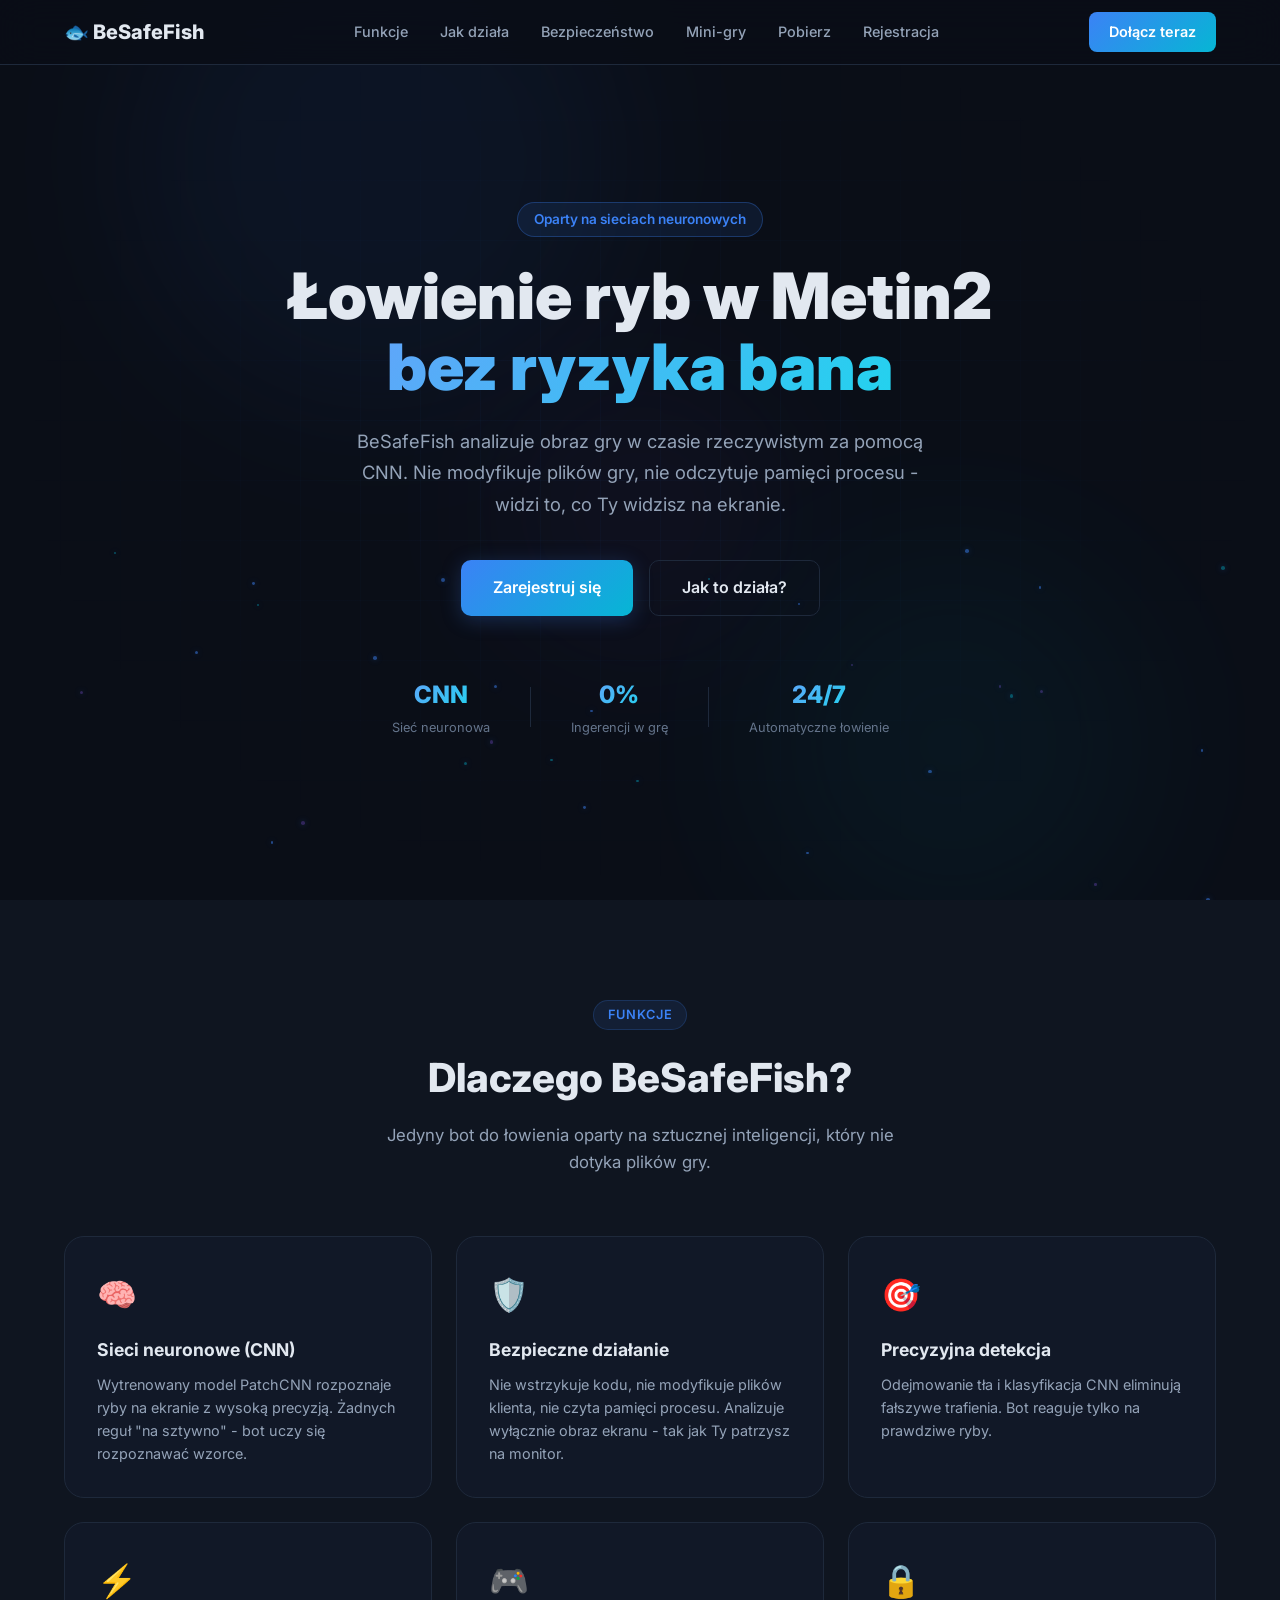
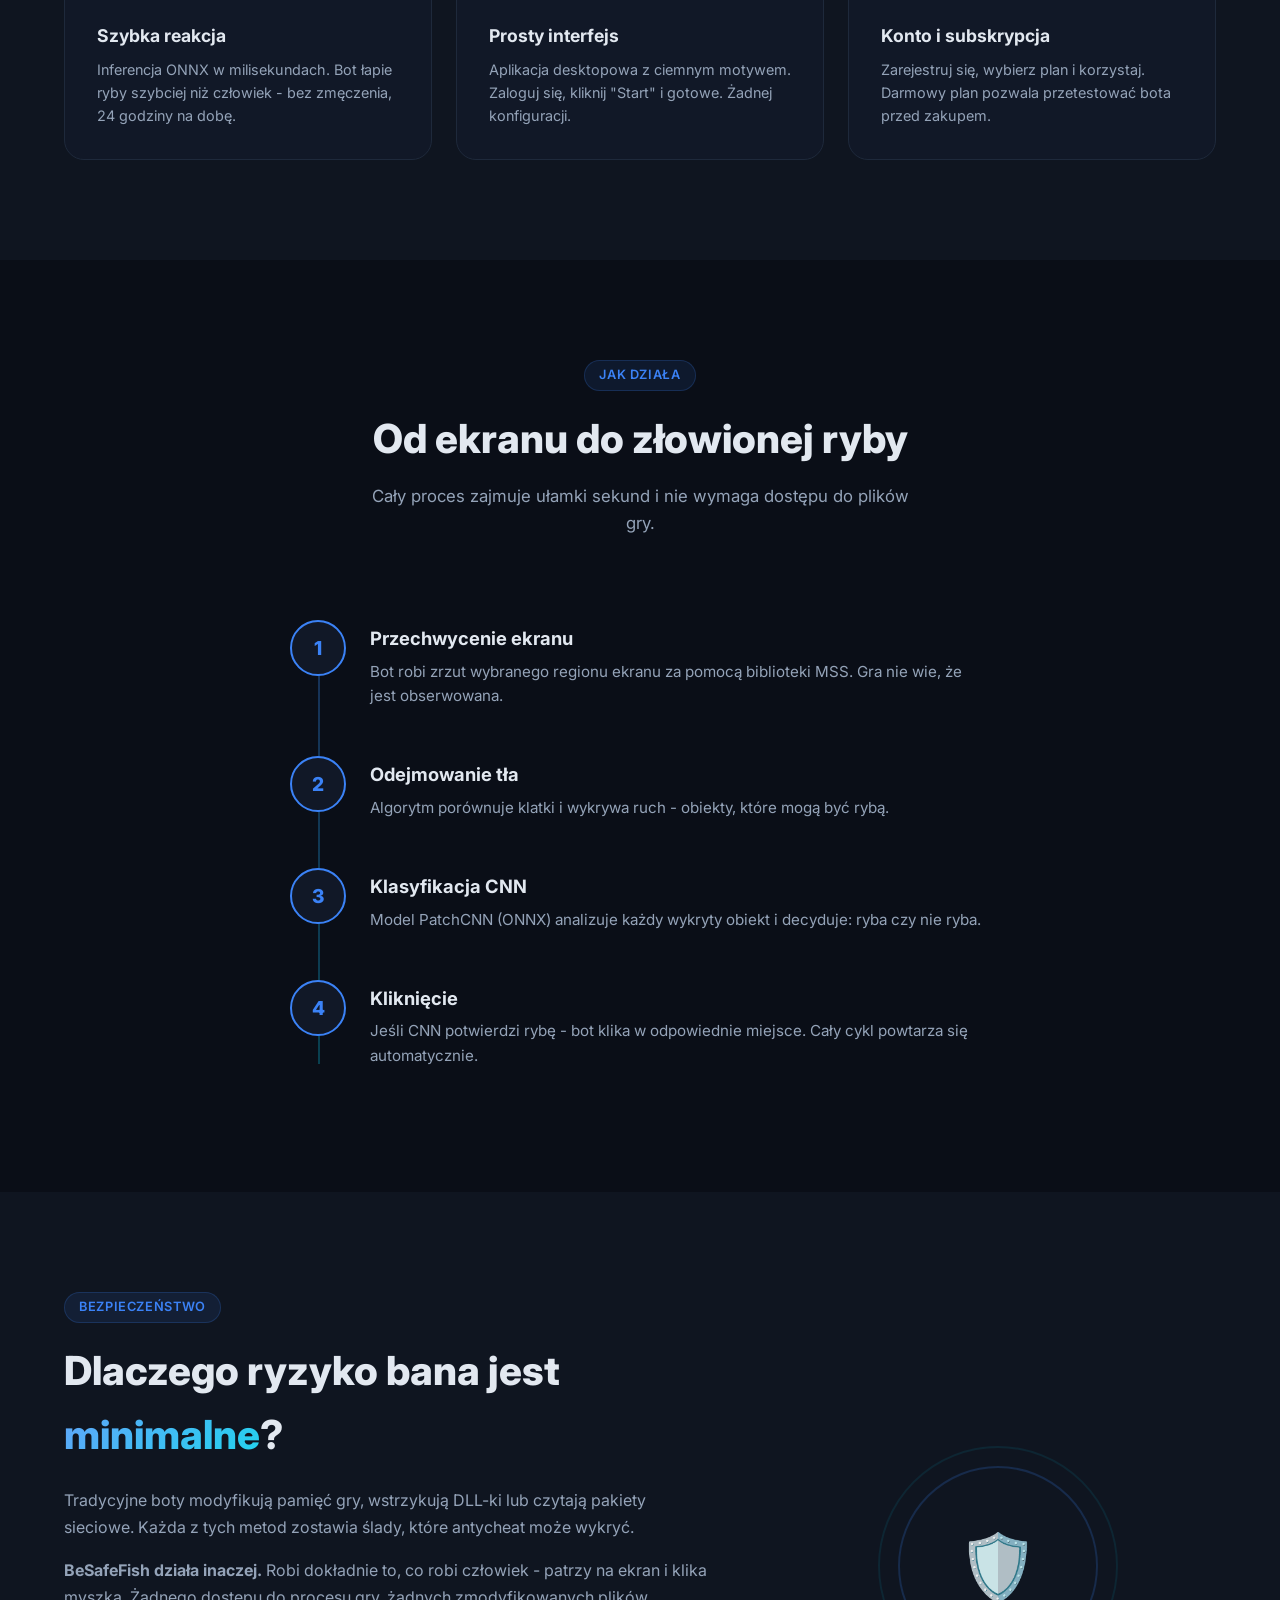
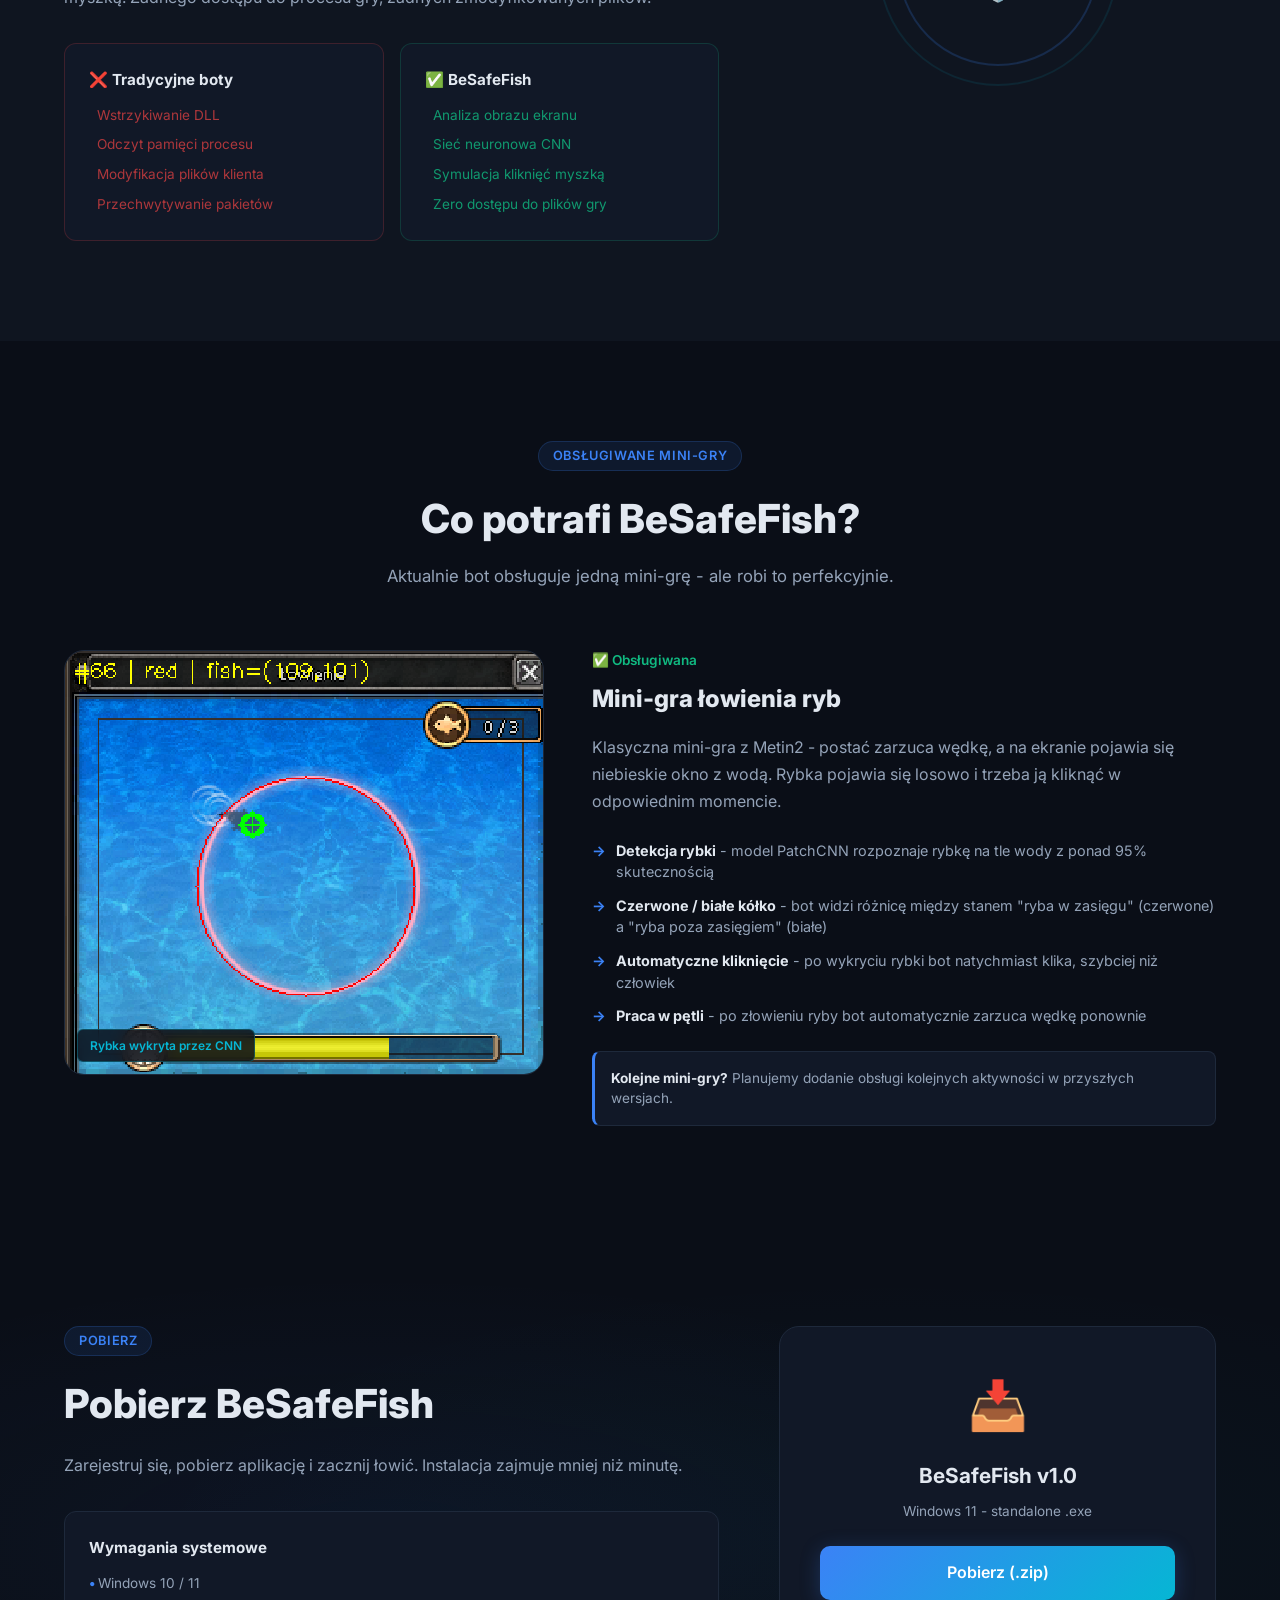
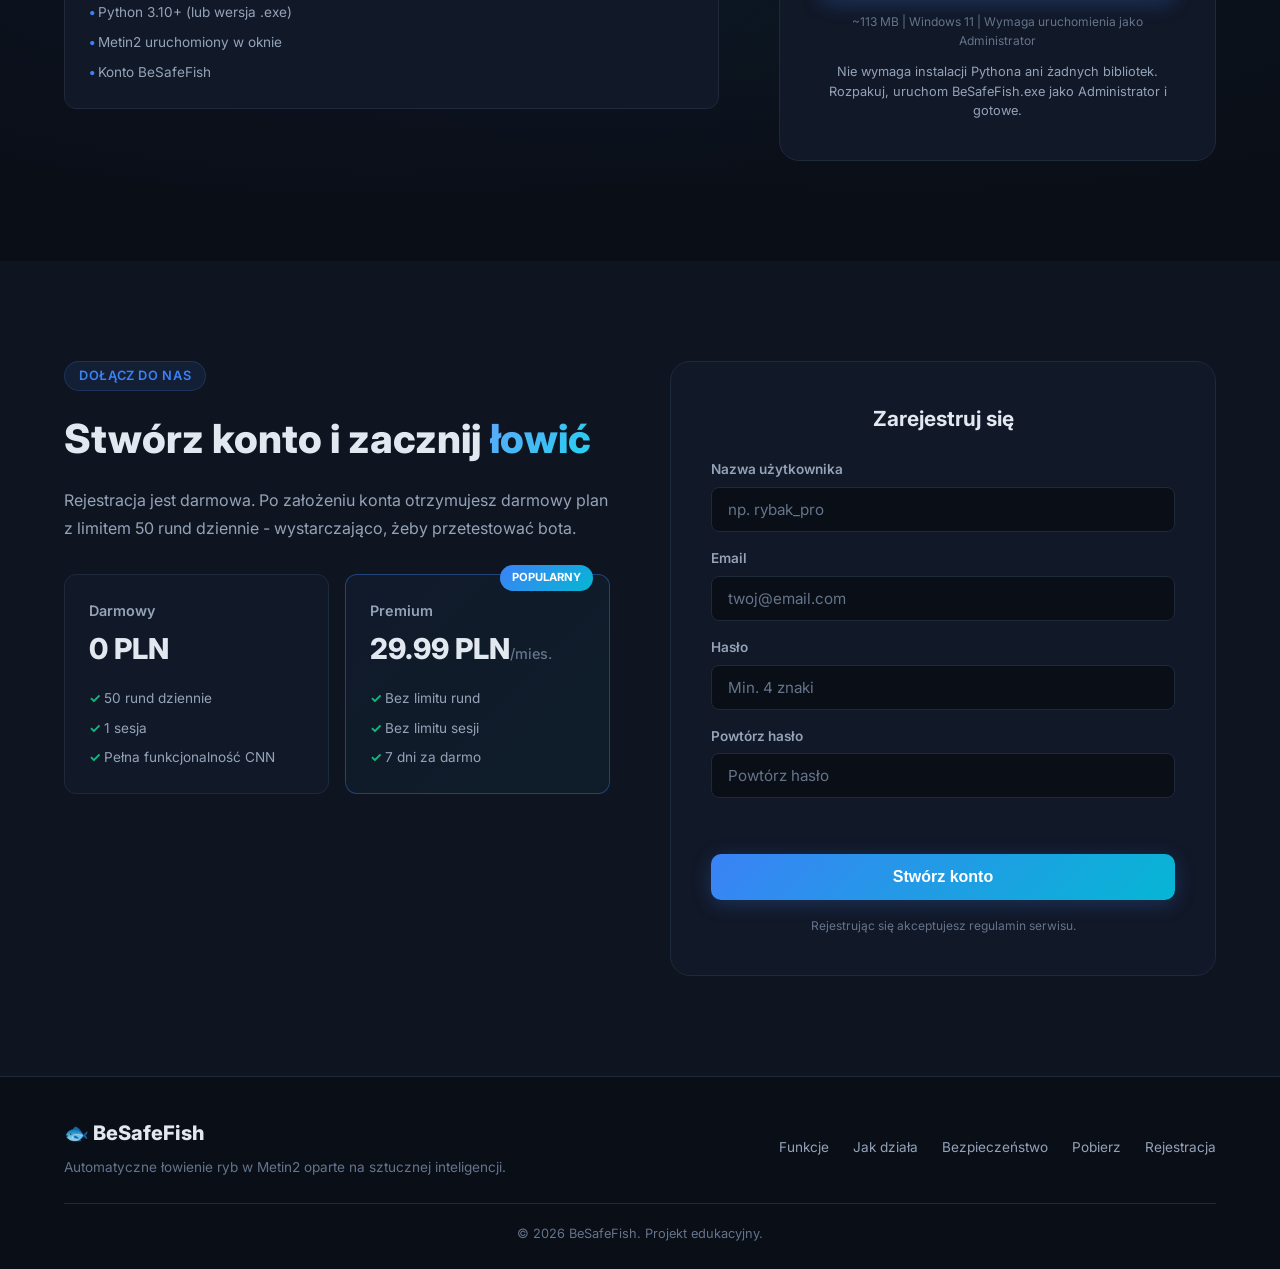
==== commit 27a8fc43: "feat: standalone .exe (PyInstaller), pobieranie z GitHub Releases - BeSafeFish.spec: onedir build, u" ====
--- a/versions/post_cnn/website/index.html
+++ b/versions/post_cnn/website/index.html
@@ -243,9 +243,10 @@
                 <div class="download-card">
                     <div class="download-icon">&#x1F4E5;</div>
                     <h3>BeSafeFish v1.0</h3>
-                    <p class="download-version">Wersja testowa - plik próbny</p>
-                    <a href="download/BeSafeFish_info.txt" download class="btn btn-primary btn-full">Pobierz teraz</a>
-                    <p class="download-size">Plik .txt - wersja próbna</p>
+                    <p class="download-version">Windows 11 - standalone .exe</p>
+                    <a href="https://github.com/kamilkacperczyk-on/Kosa/releases/latest/download/BeSafeFish.zip" class="btn btn-primary btn-full">Pobierz (.zip)</a>
+                    <p class="download-size">~113 MB | Windows 11 | Wymaga uruchomienia jako Administrator</p>
+                    <p class="download-note">Nie wymaga instalacji Pythona ani żadnych bibliotek.<br>Rozpakuj, uruchom BeSafeFish.exe jako Administrator i gotowe.</p>
                 </div>
             </div>
         </div>
--- a/versions/post_cnn/website/style.css
+++ b/versions/post_cnn/website/style.css
@@ -843,6 +843,13 @@
     color: var(--text-dim);
 }
 
+.download-note {
+    font-size: 0.8rem;
+    color: var(--text-muted);
+    margin-top: 12px;
+    line-height: 1.5;
+}
+
 /* ===== REGISTER ===== */
 .register {
     padding: 100px 0;
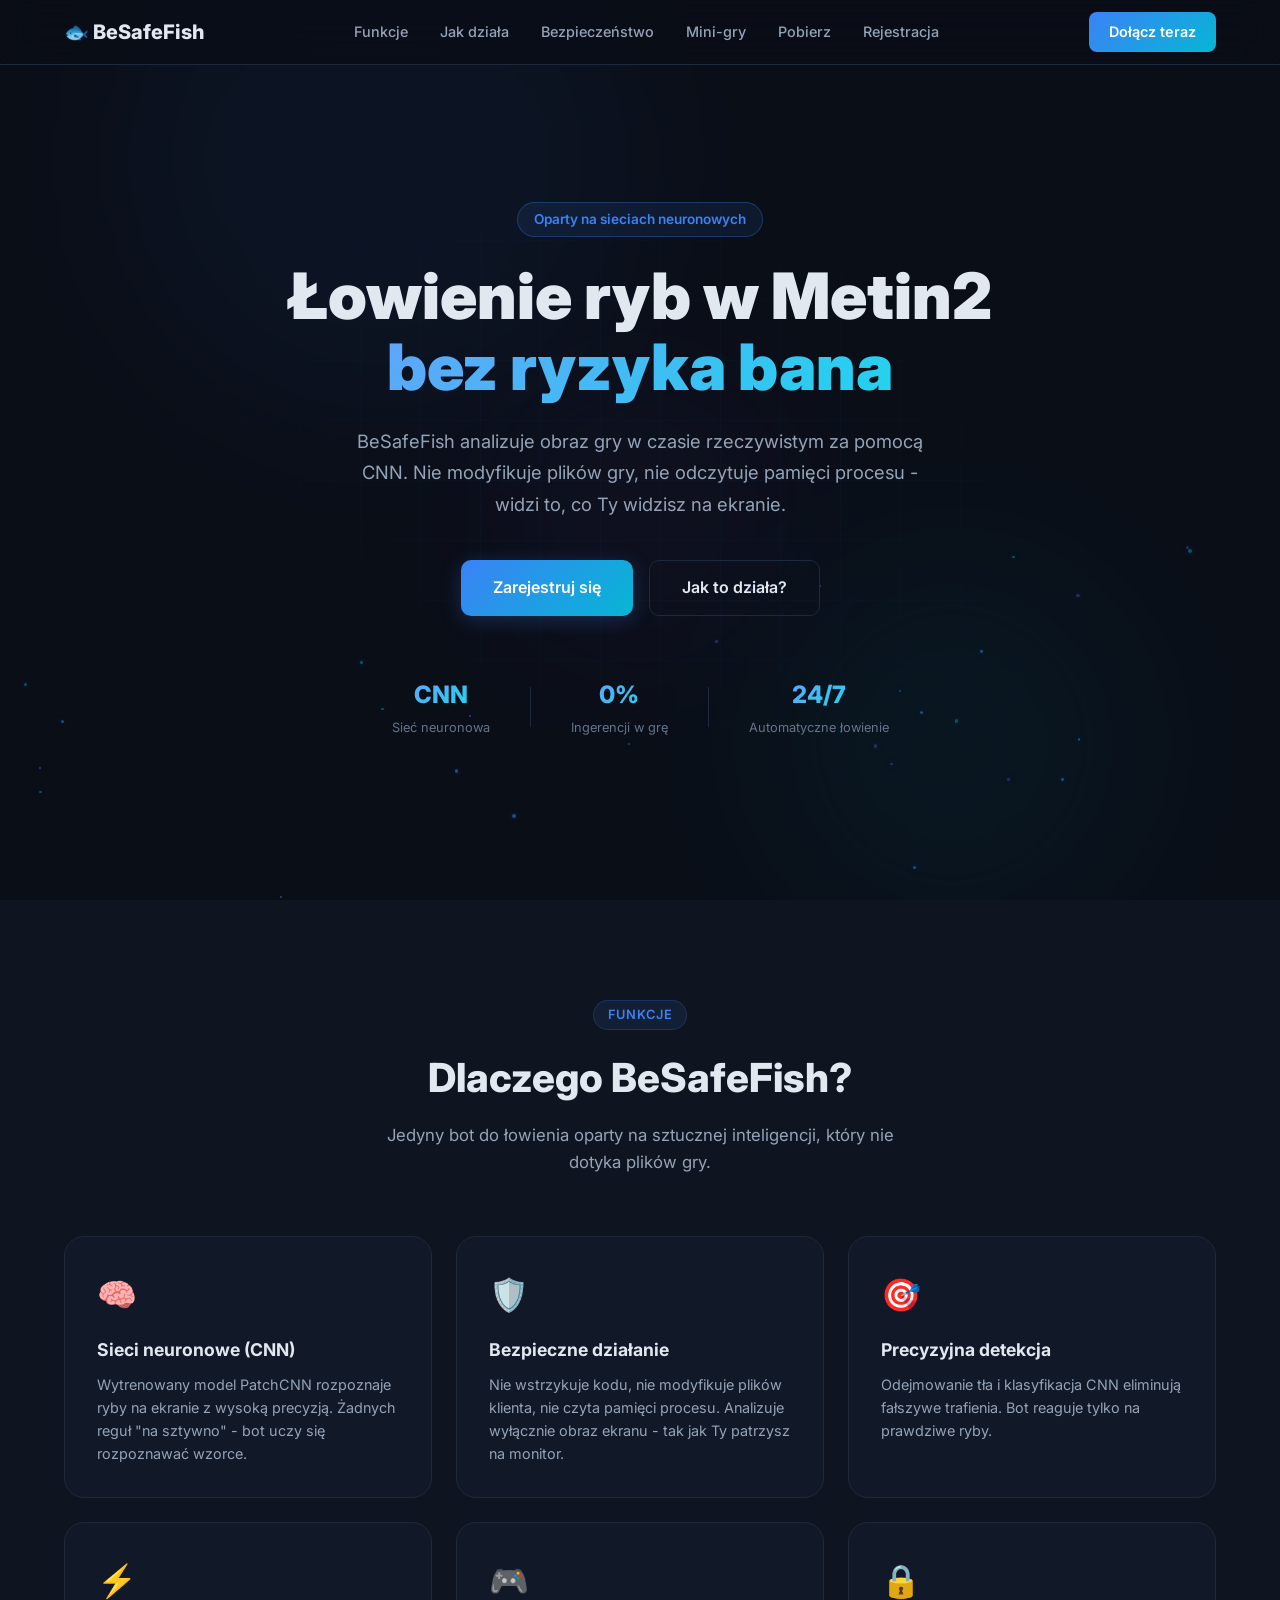
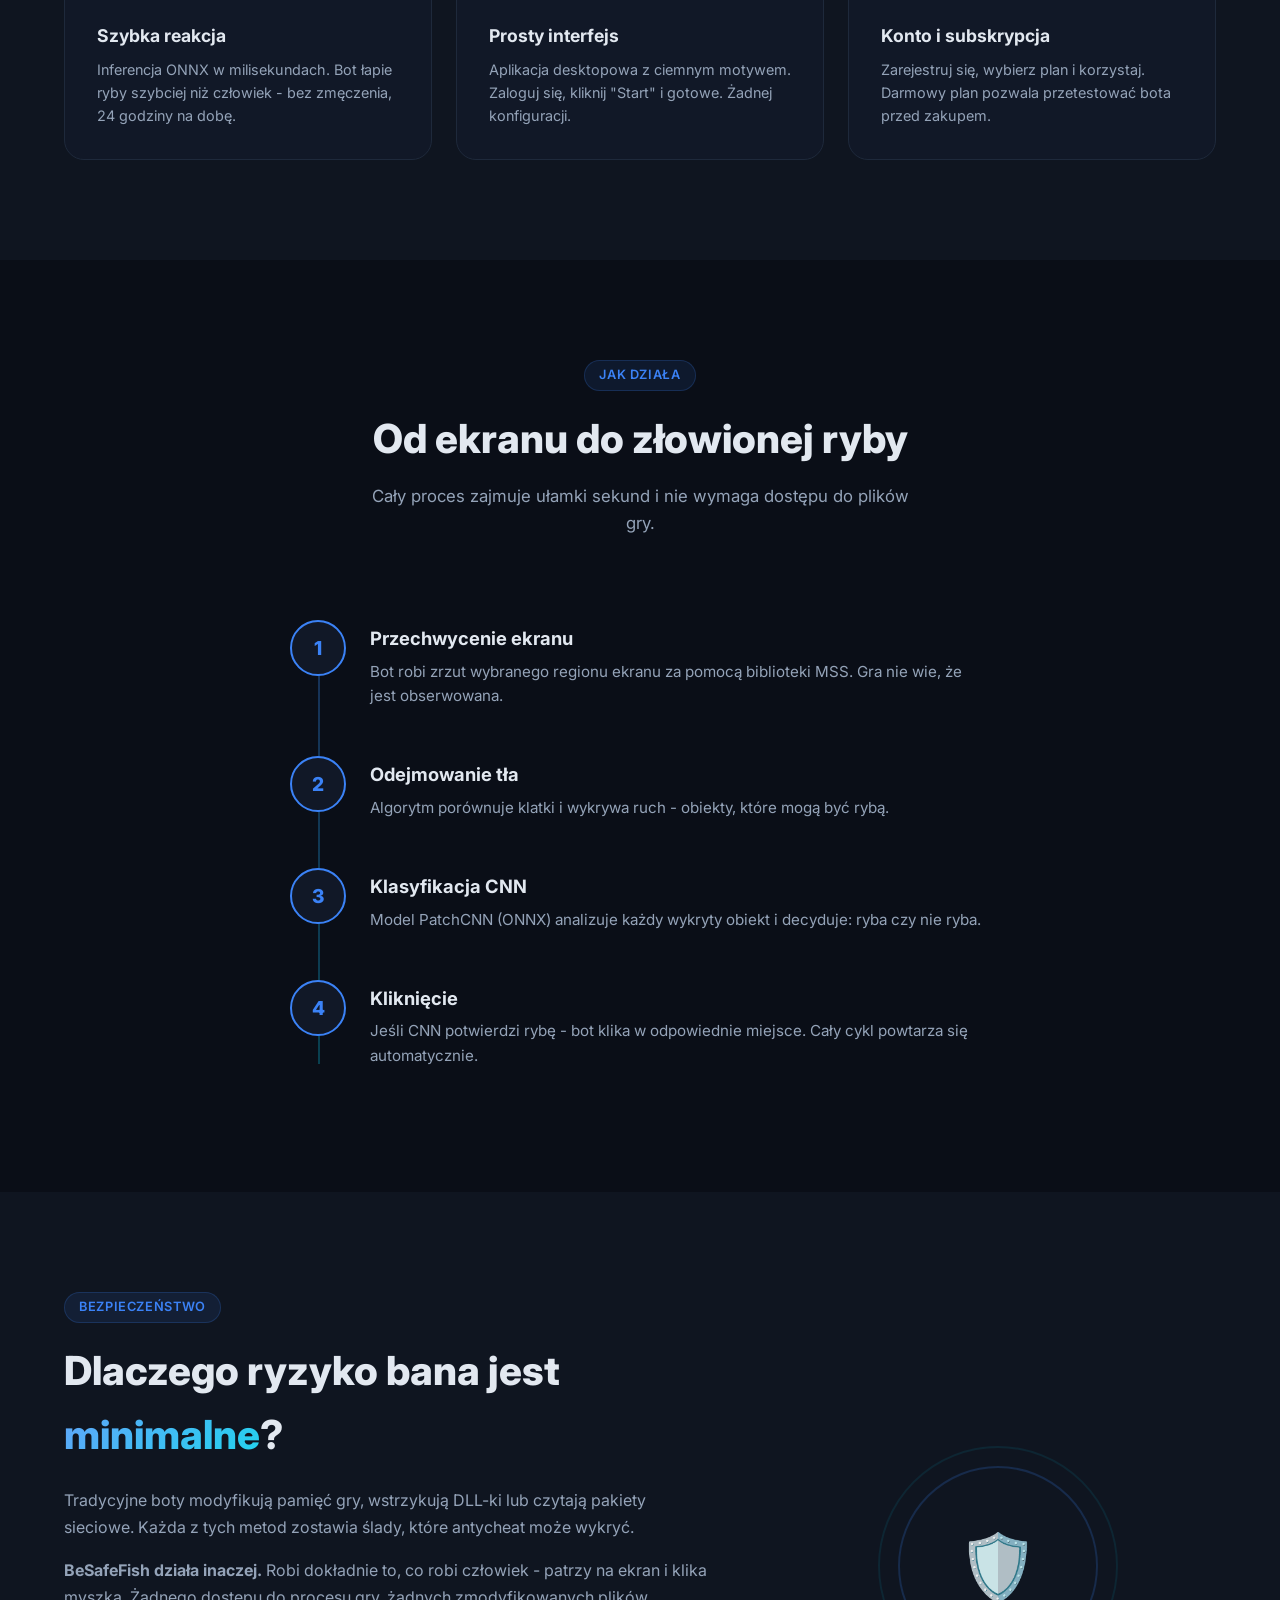
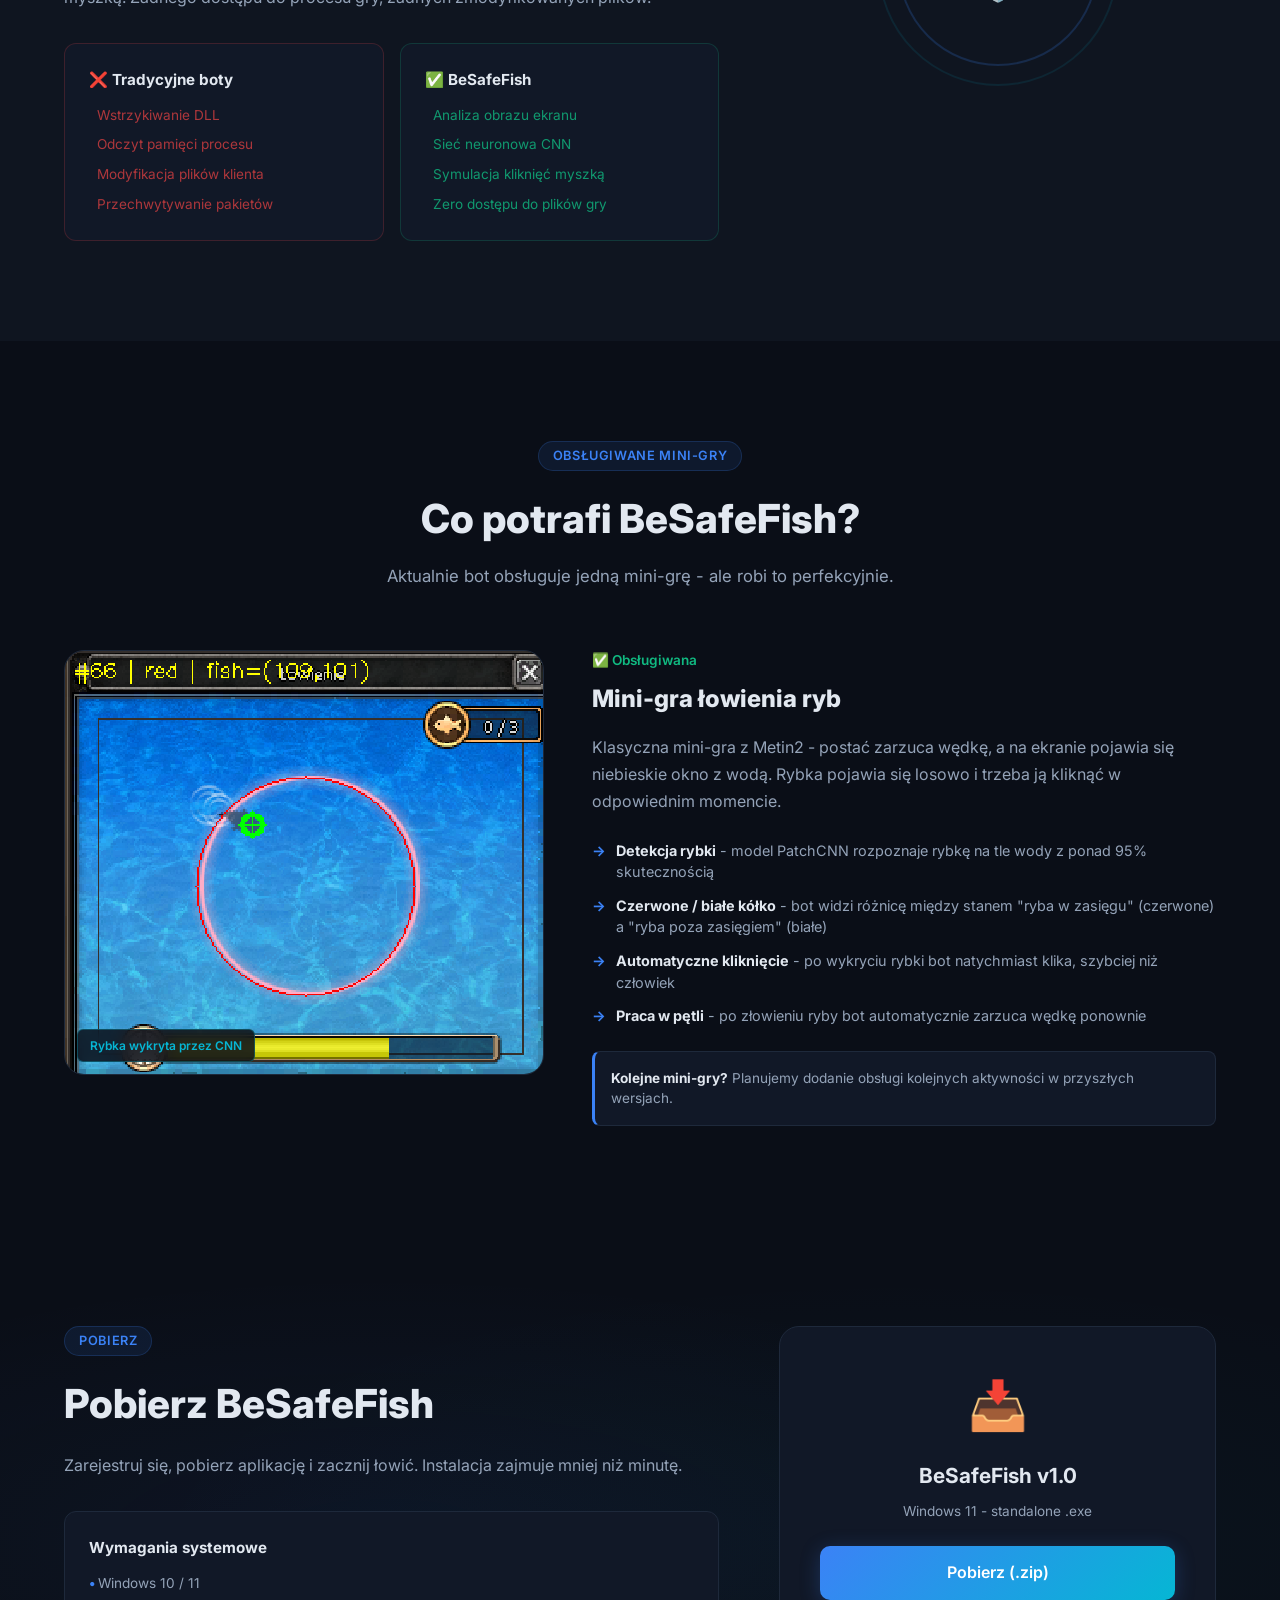
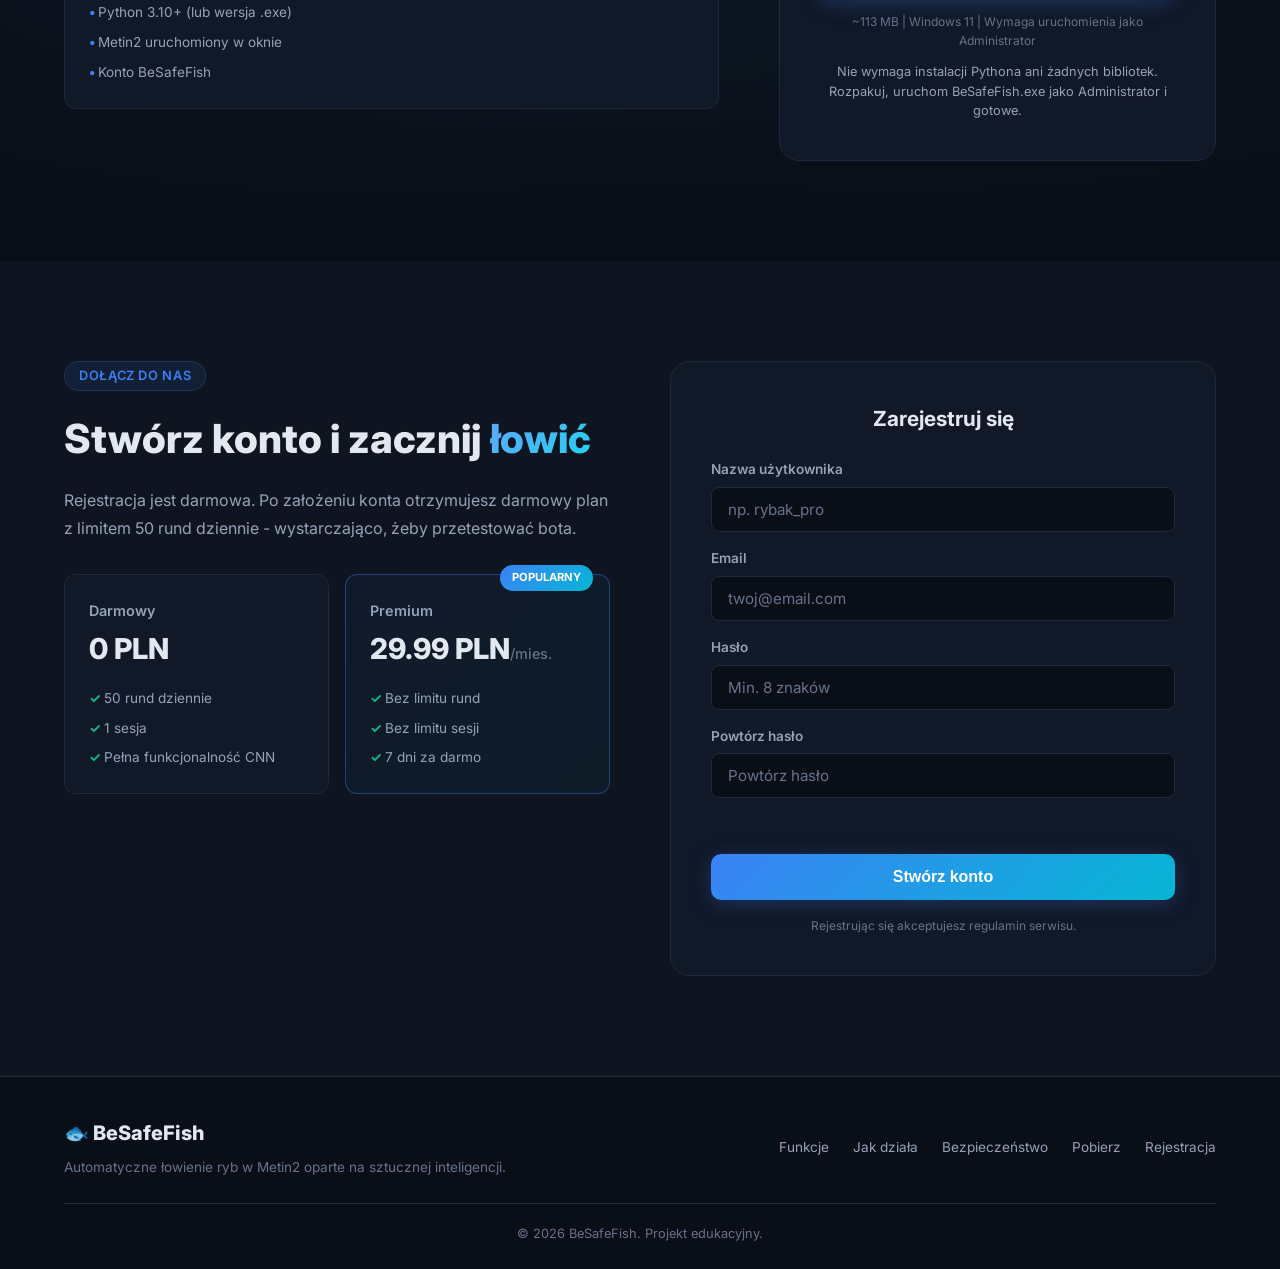
==== commit 2c0aa29d: "feat: walidacja hasla min 8, max 64 znaki (GUI, API, WWW)" ====
--- a/versions/post_cnn/website/index.html
+++ b/versions/post_cnn/website/index.html
@@ -296,7 +296,7 @@
                     </div>
                     <div class="form-group">
                         <label for="reg-password">Hasło</label>
-                        <input type="password" id="reg-password" placeholder="Min. 4 znaki" required minlength="4">
+                        <input type="password" id="reg-password" placeholder="Min. 8 znaków" required minlength="8" maxlength="64">
                     </div>
                     <div class="form-group">
                         <label for="reg-confirm">Powtórz hasło</label>
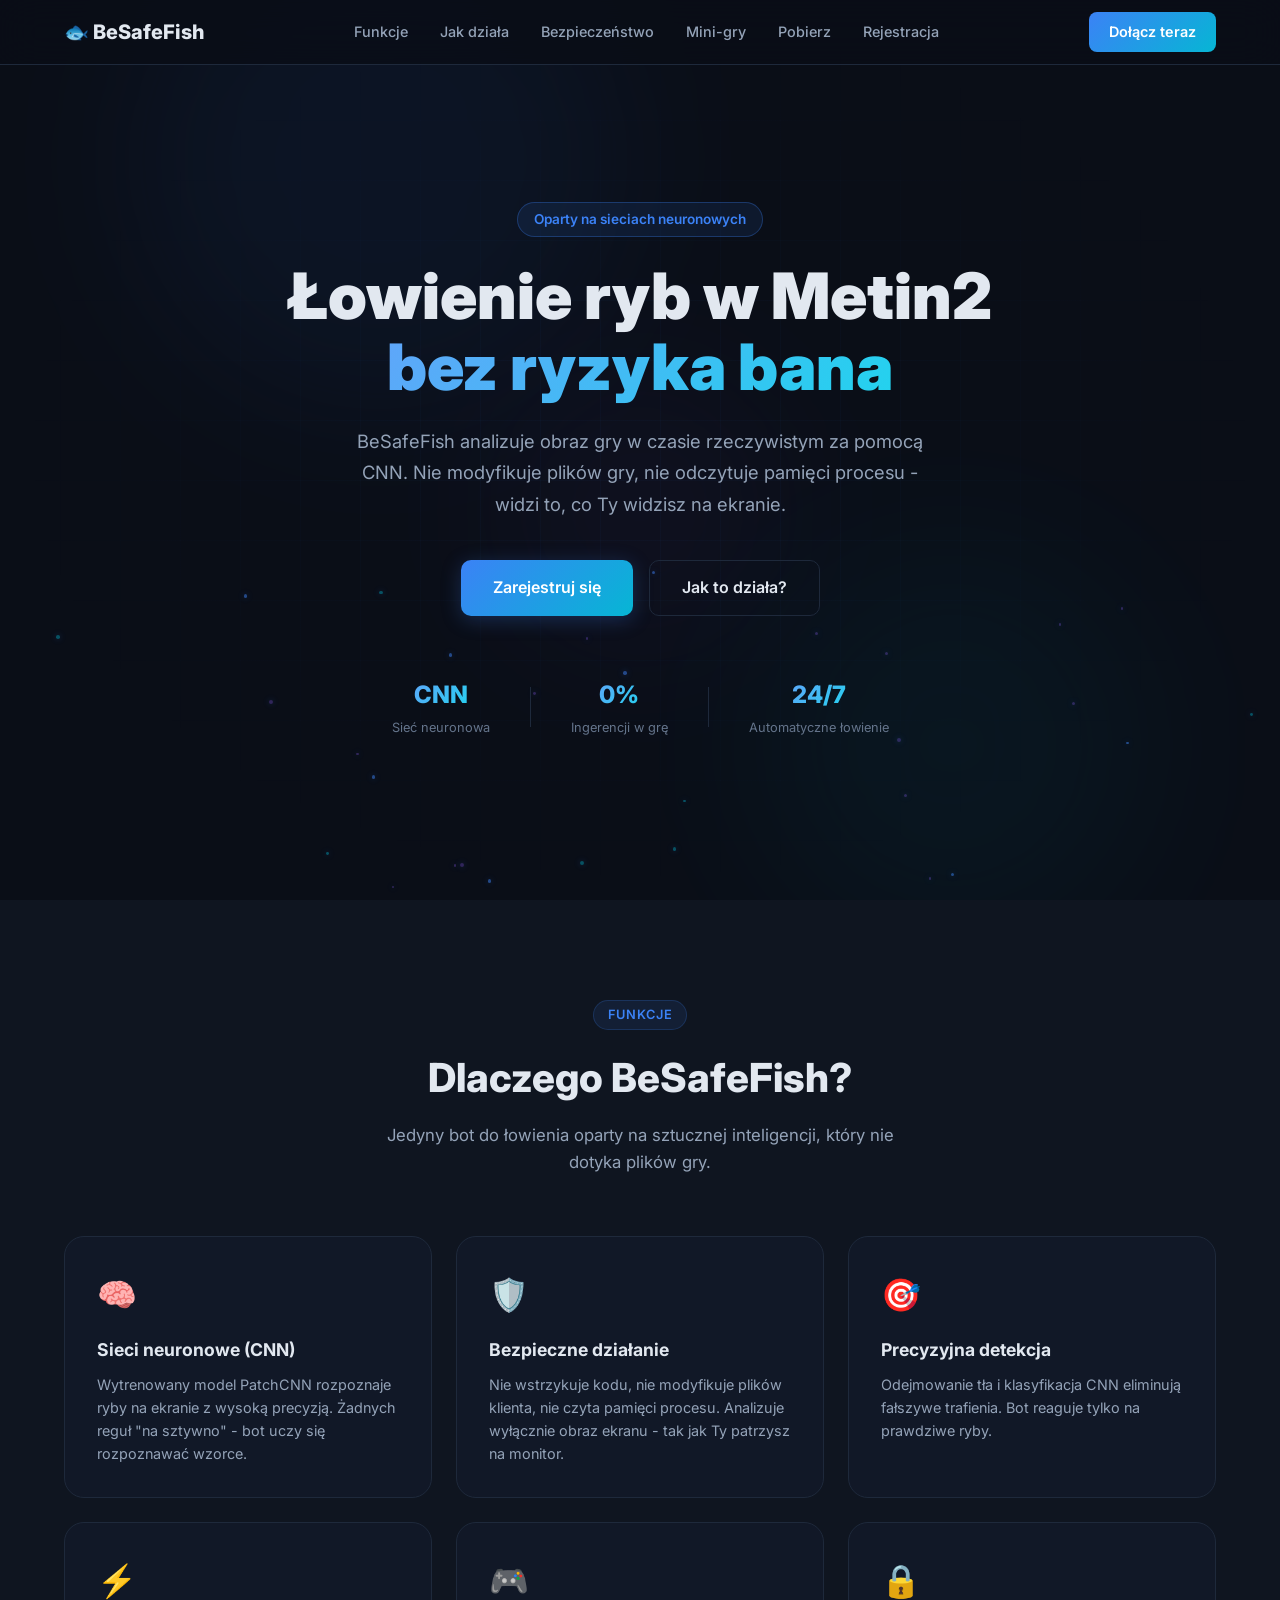
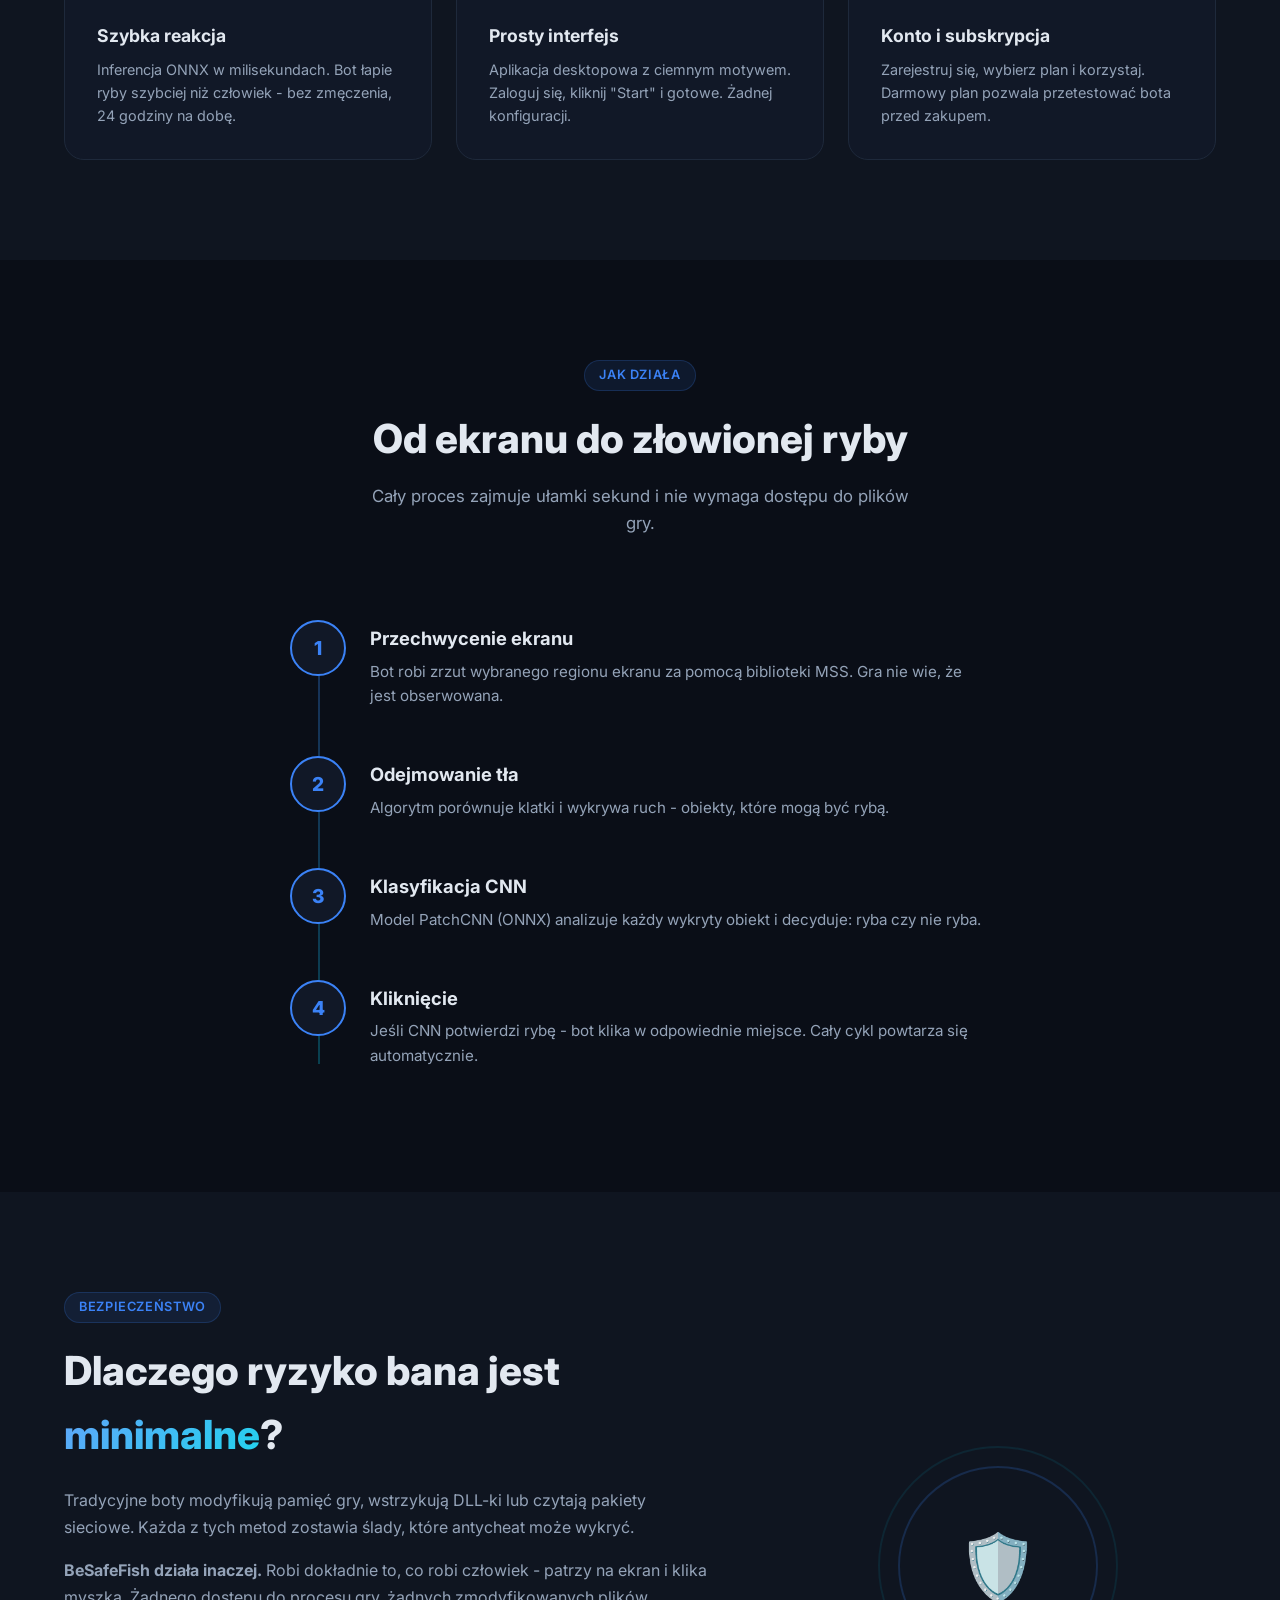
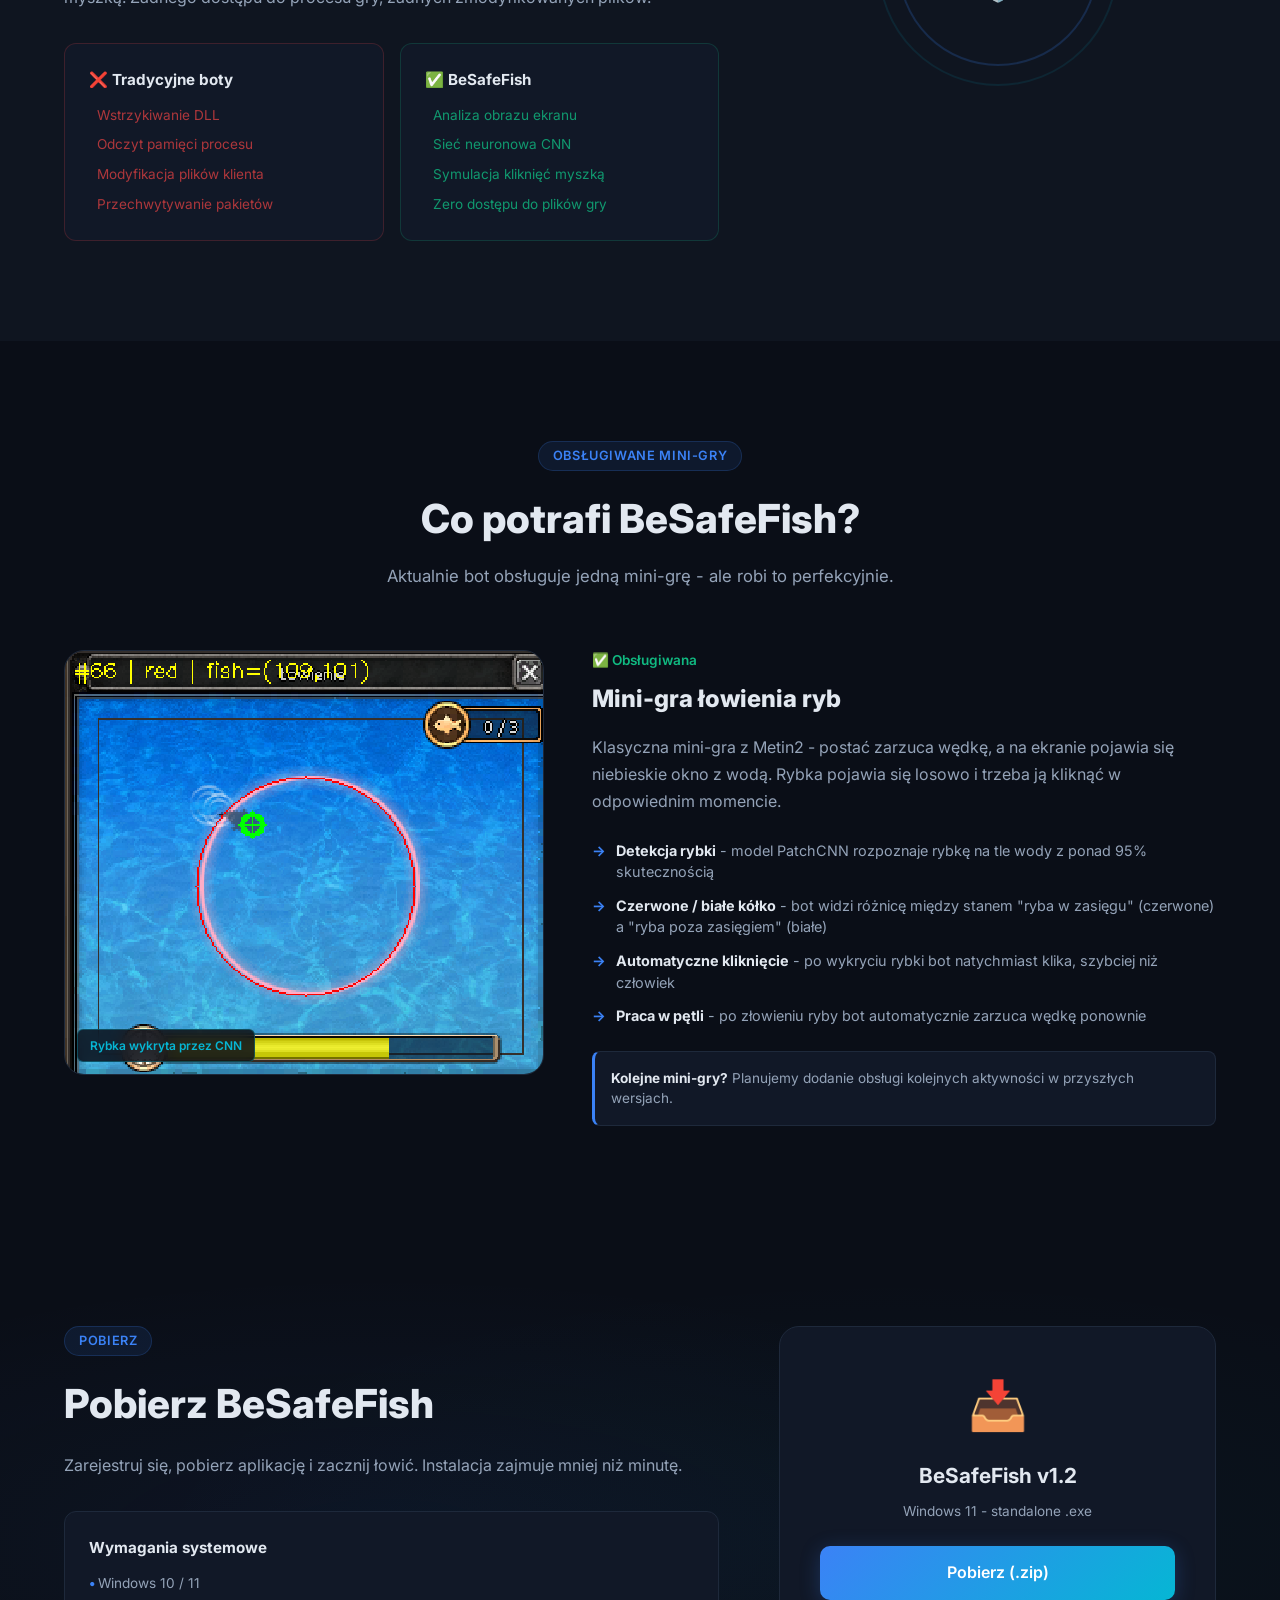
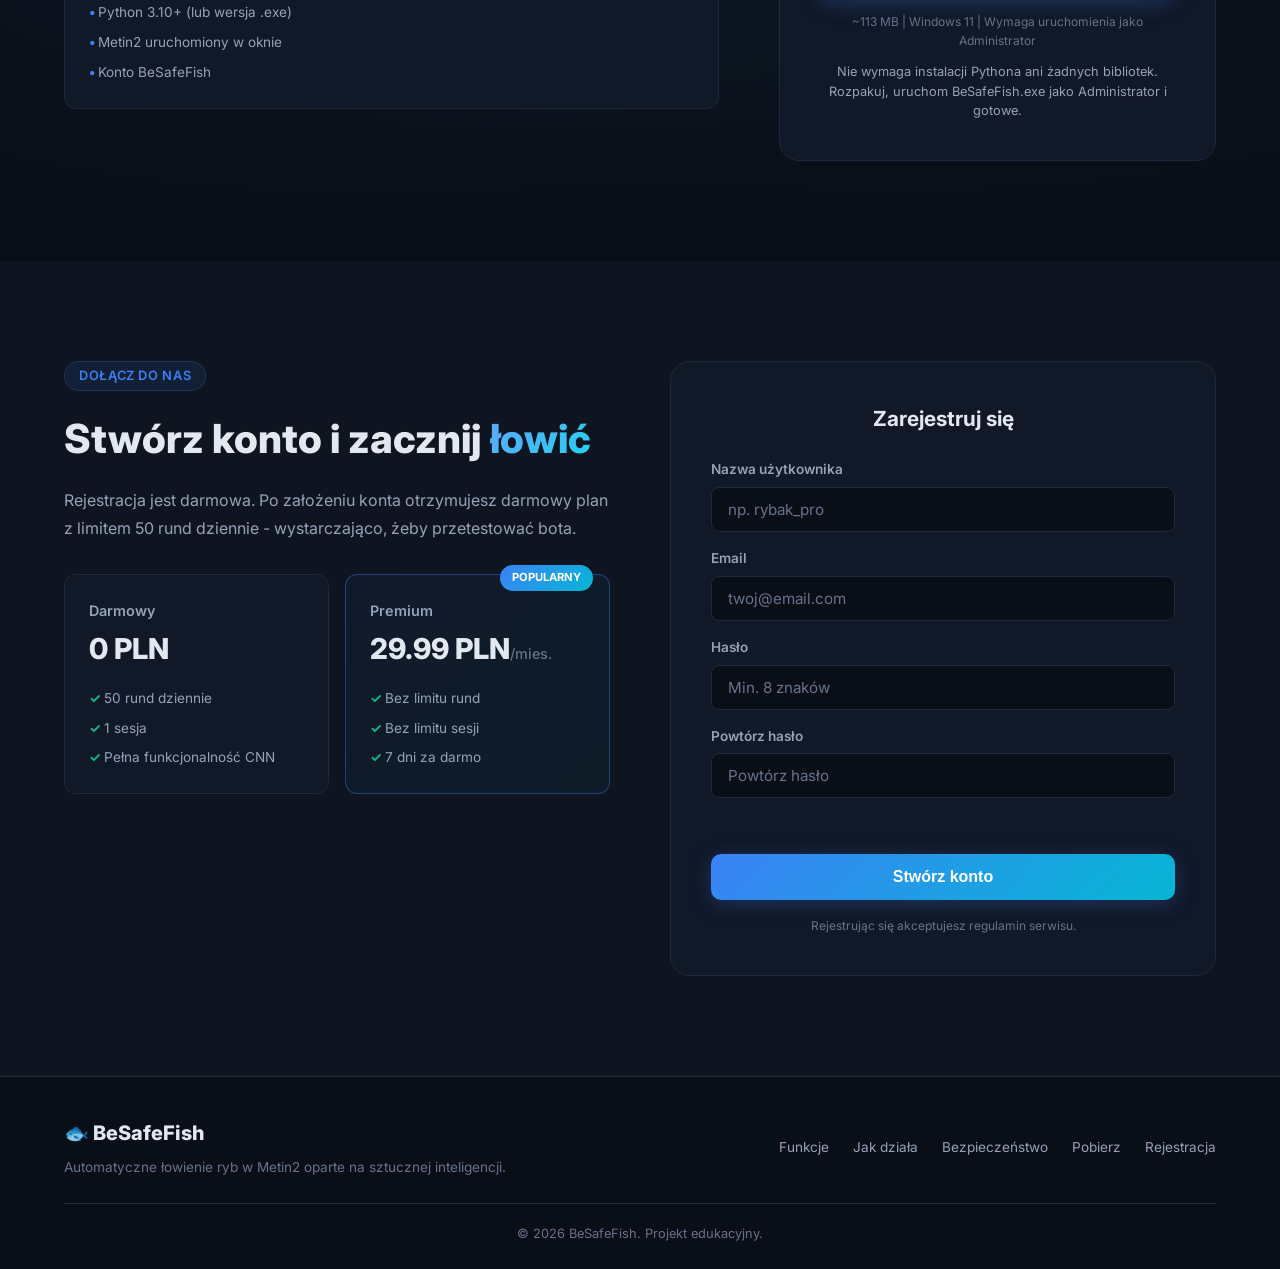
==== commit fa1dee0b: "feat: zuzycie rund w GUI, progress bar, ladniejszy wyglad v1.2 - Zakladka subskrypcji: progress bar " ====
--- a/versions/post_cnn/website/index.html
+++ b/versions/post_cnn/website/index.html
@@ -242,7 +242,7 @@
             <div class="download-action">
                 <div class="download-card">
                     <div class="download-icon">&#x1F4E5;</div>
-                    <h3>BeSafeFish v1.0</h3>
+                    <h3>BeSafeFish v1.2</h3>
                     <p class="download-version">Windows 11 - standalone .exe</p>
                     <a href="https://github.com/kamilkacperczyk-on/Kosa/releases/latest/download/BeSafeFish.zip" class="btn btn-primary btn-full">Pobierz (.zip)</a>
                     <p class="download-size">~113 MB | Windows 11 | Wymaga uruchomienia jako Administrator</p>
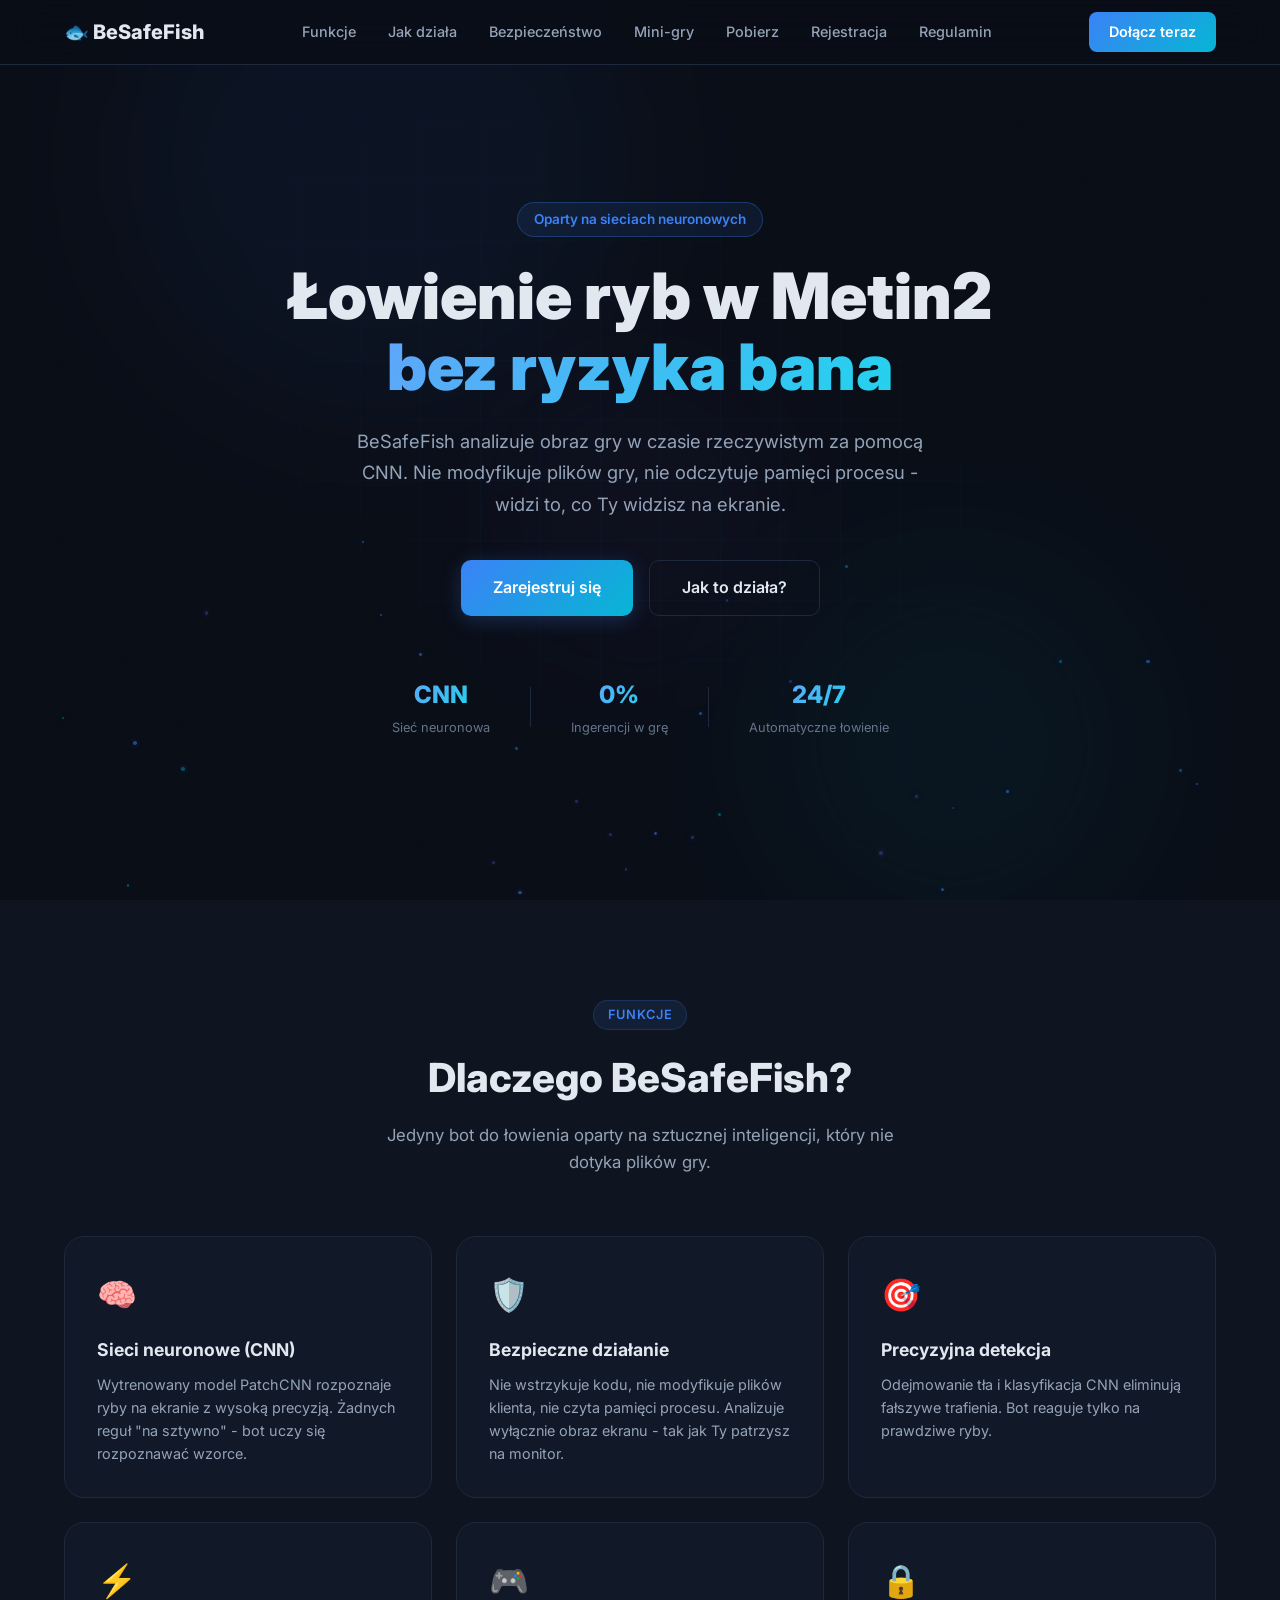
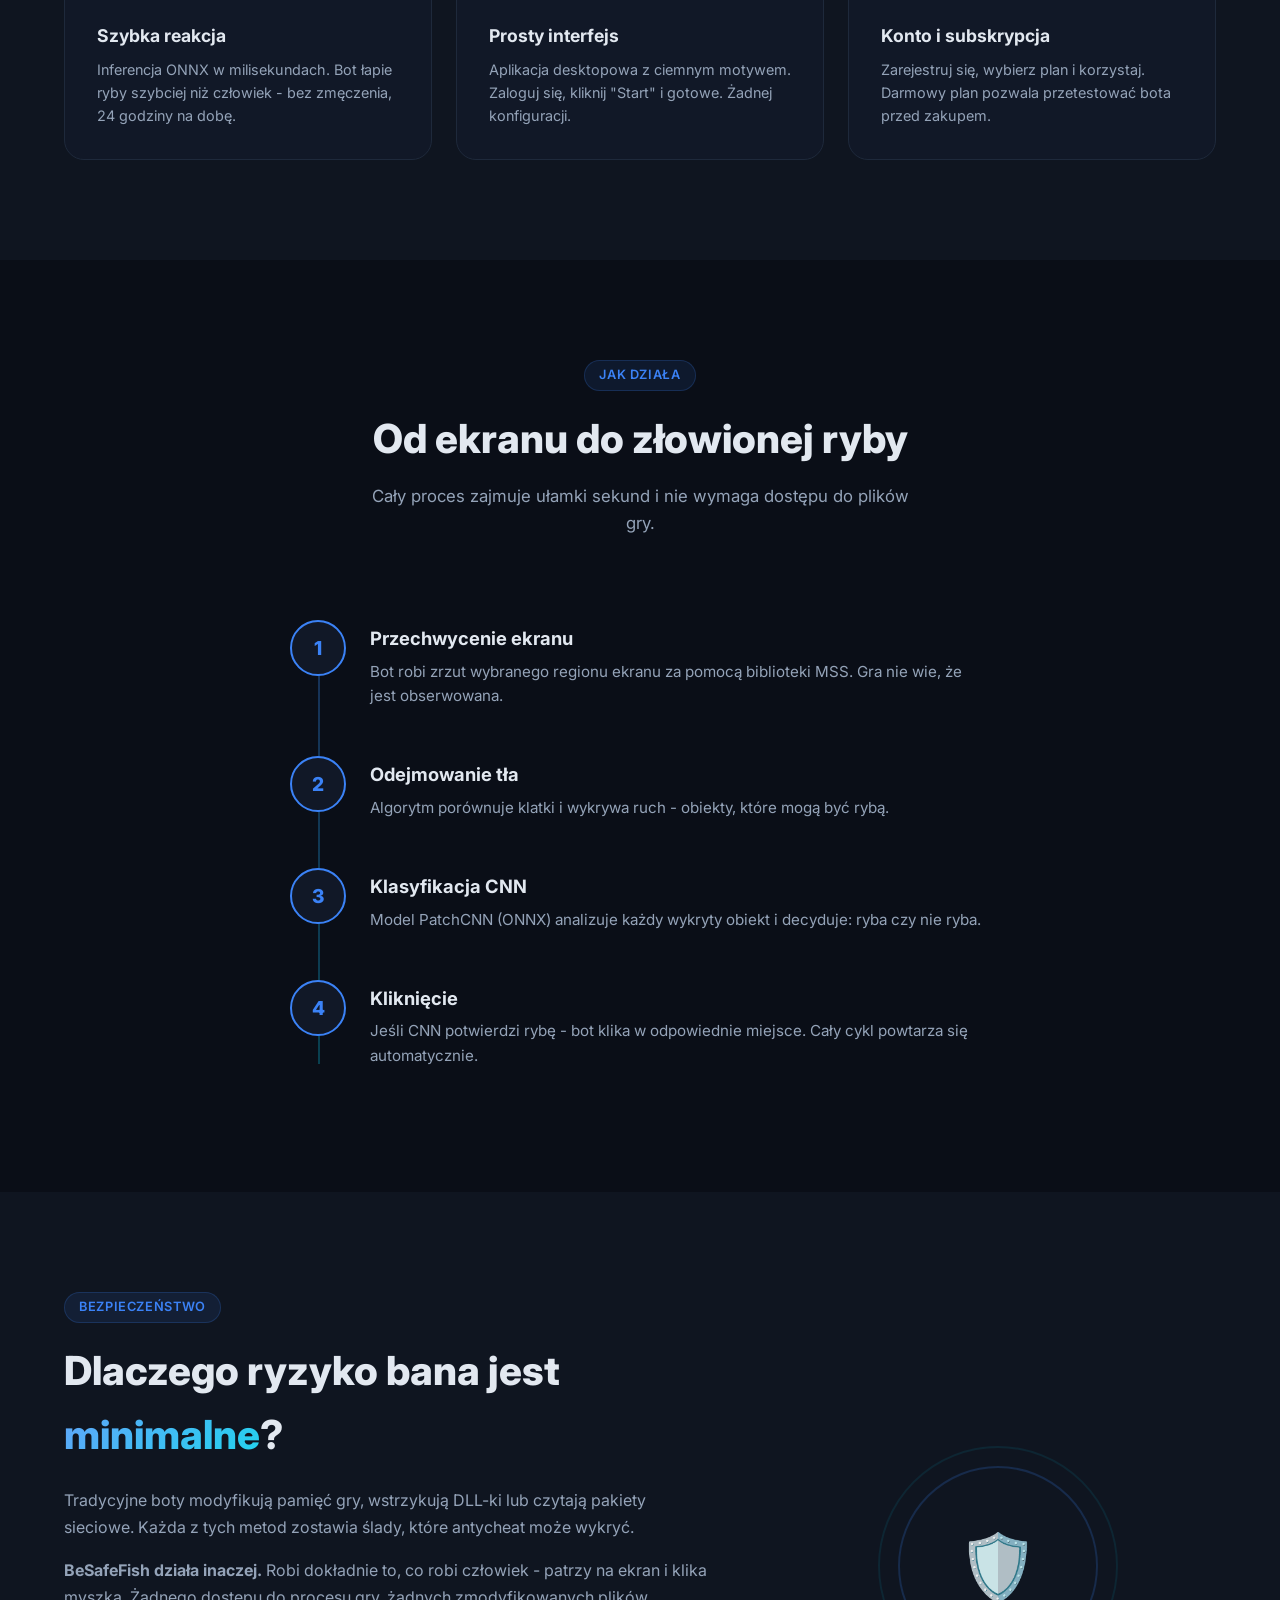
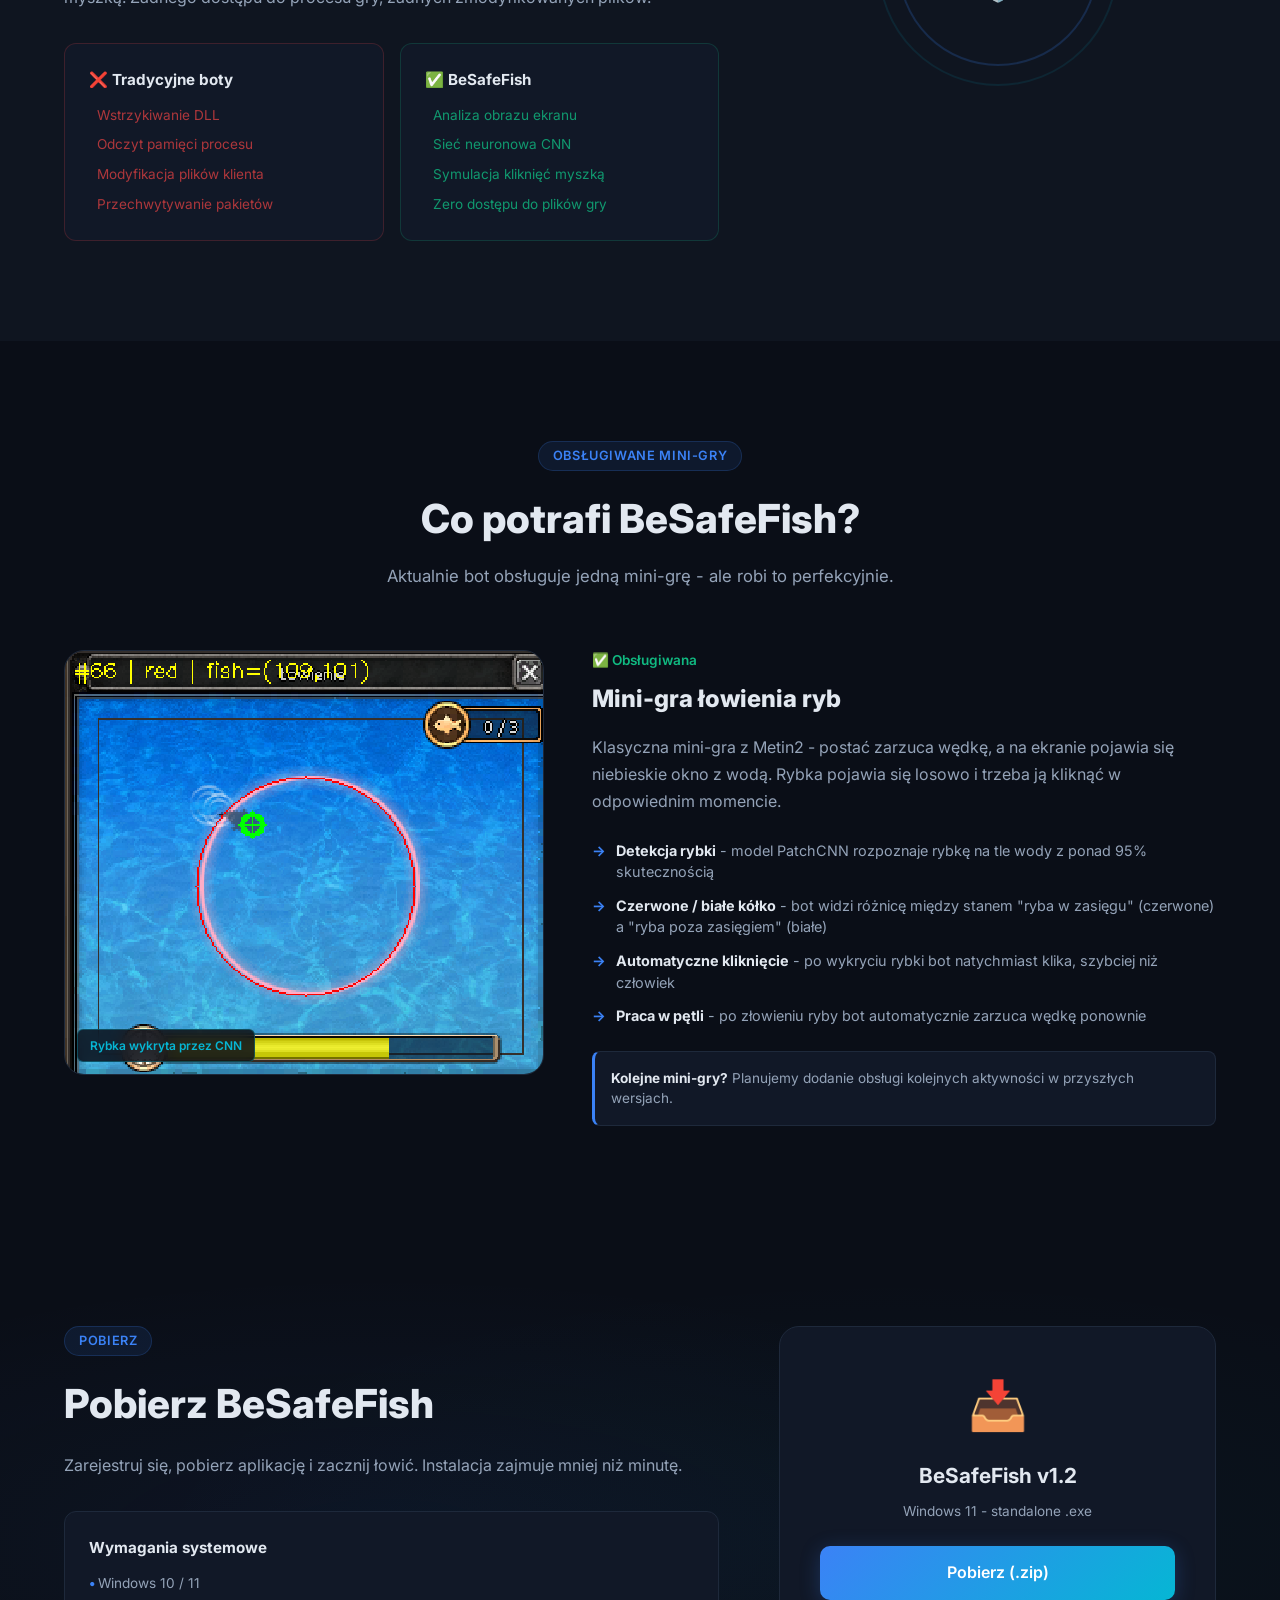
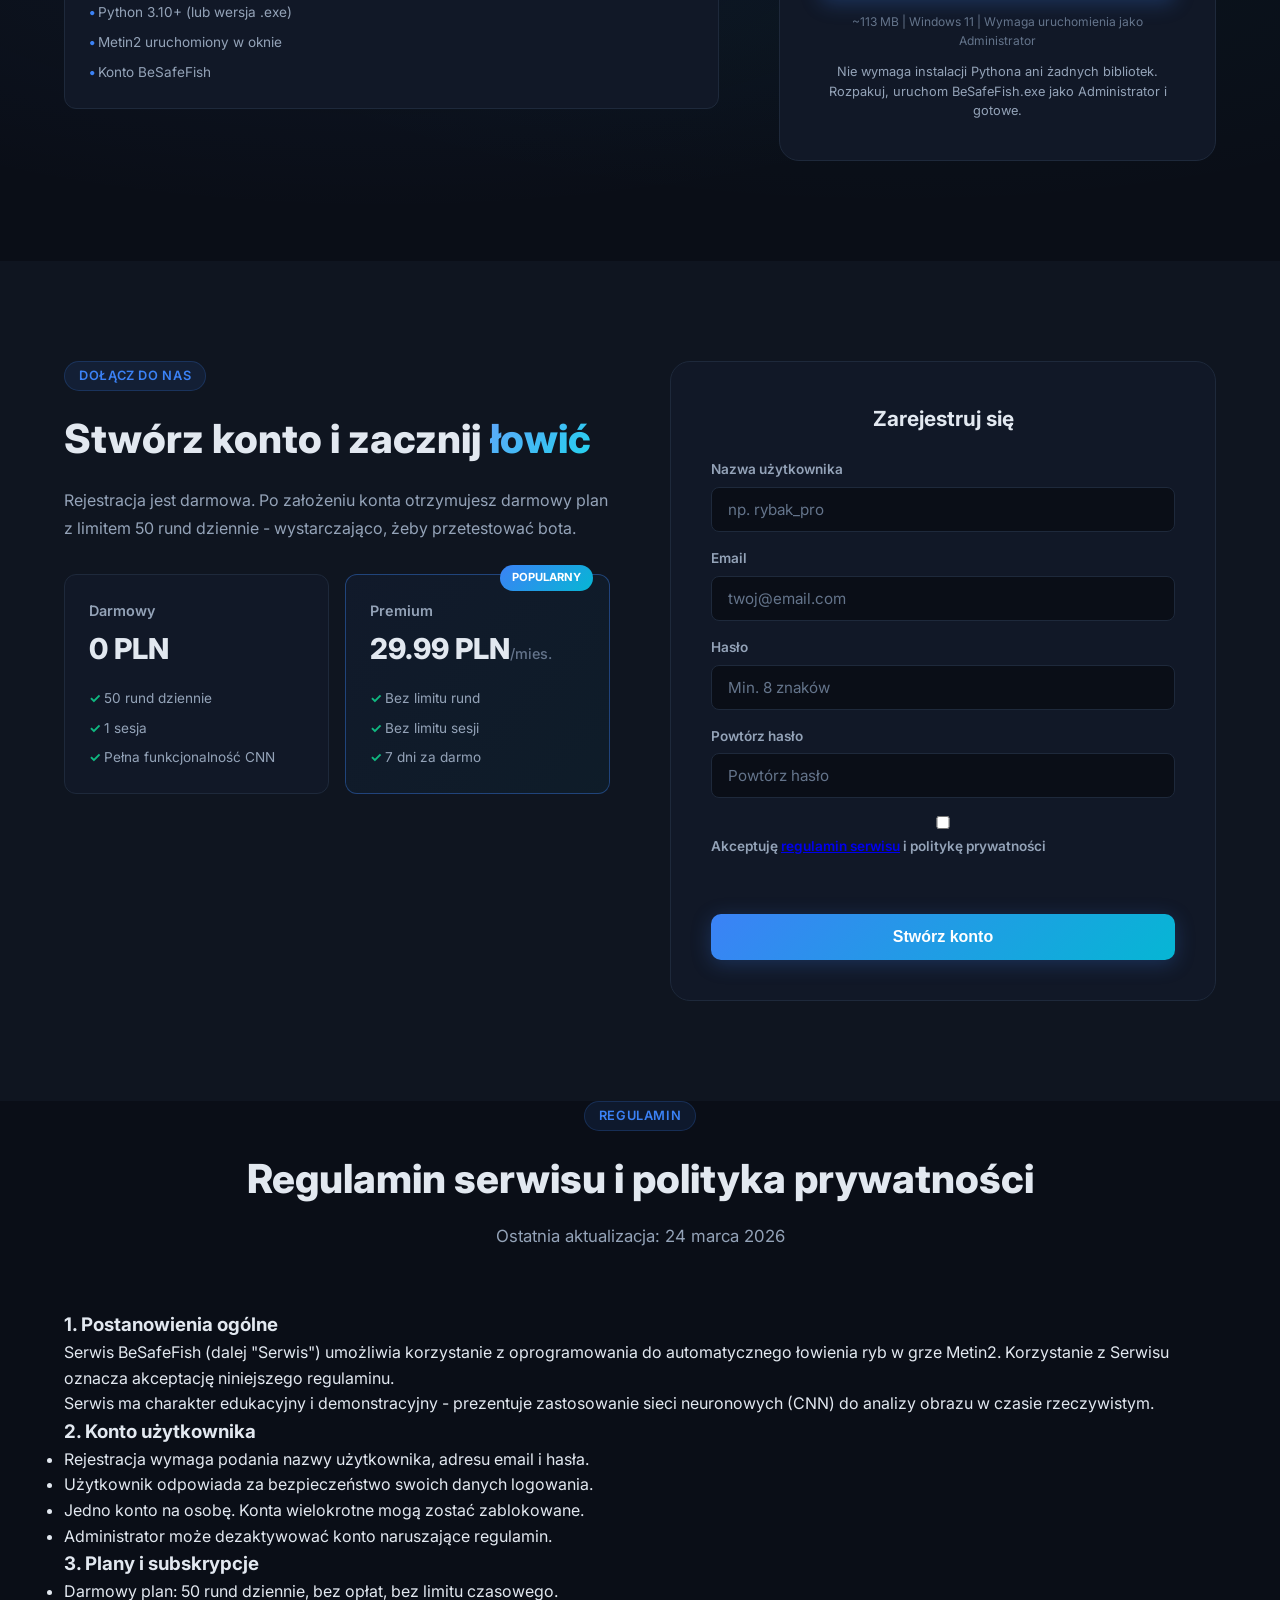
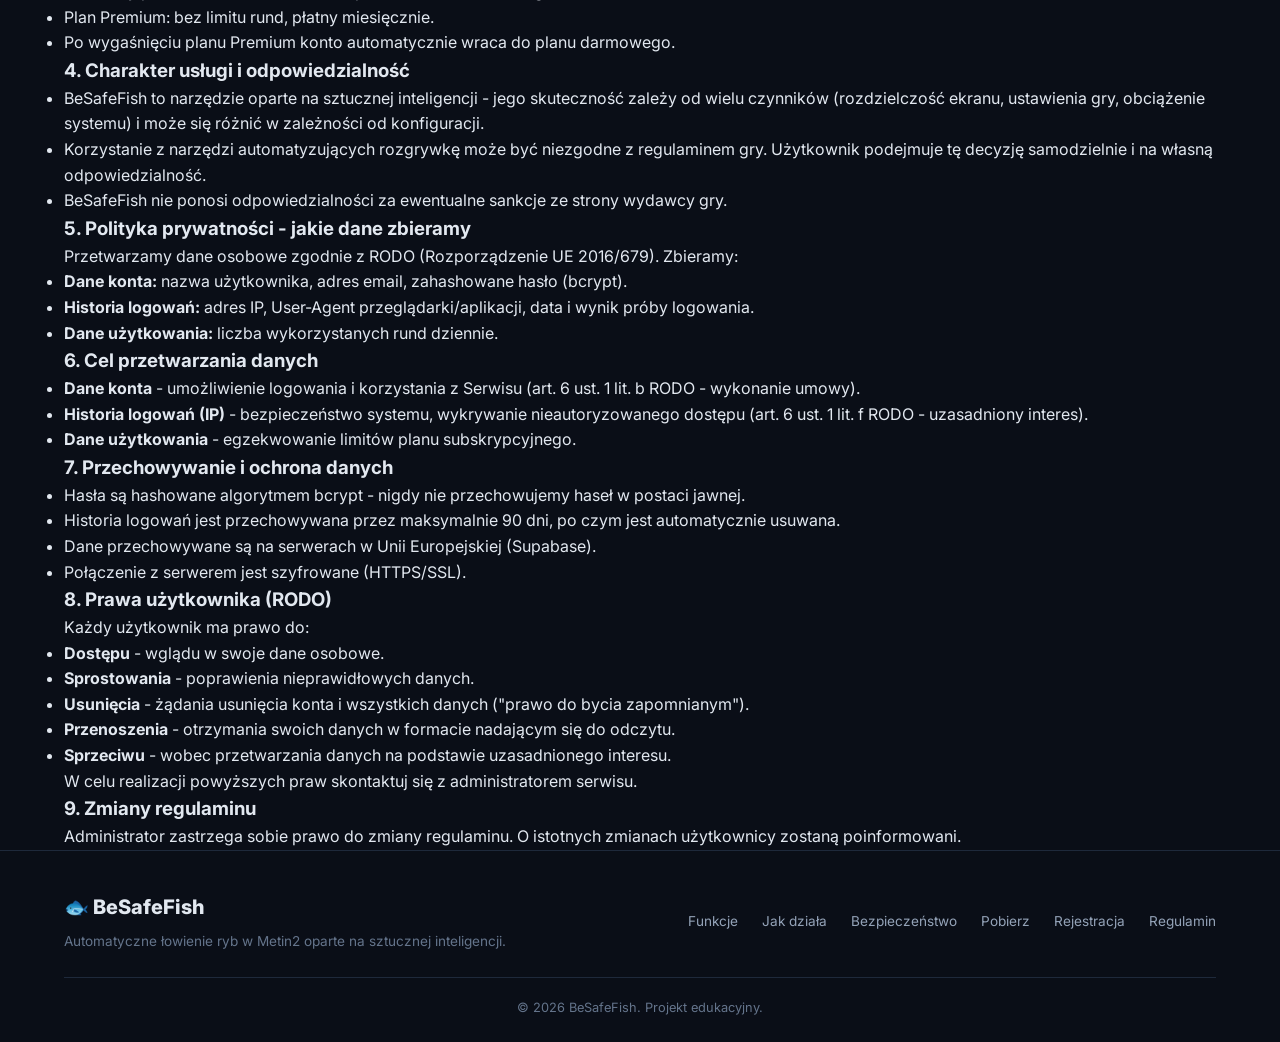
==== commit 8c163747: "fix: aktualizacja URL repo z kamilkacperczyk-on na kamilkacperczyk" ====
--- a/versions/post_cnn/website/index.html
+++ b/versions/post_cnn/website/index.html
@@ -21,6 +21,7 @@
             <li><a href="#minigames">Mini-gry</a></li>
             <li><a href="#download">Pobierz</a></li>
             <li><a href="#register">Rejestracja</a></li>
+            <li><a href="#terms">Regulamin</a></li>
         </ul>
         <a href="#register" class="nav-cta">Dołącz teraz</a>
     </div>
@@ -244,7 +245,7 @@
                     <div class="download-icon">&#x1F4E5;</div>
                     <h3>BeSafeFish v1.2</h3>
                     <p class="download-version">Windows 11 - standalone .exe</p>
-                    <a href="https://github.com/kamilkacperczyk-on/Kosa/releases/latest/download/BeSafeFish.zip" class="btn btn-primary btn-full">Pobierz (.zip)</a>
+                    <a href="https://github.com/kamilkacperczyk/Kosa/releases/latest/download/BeSafeFish.zip" class="btn btn-primary btn-full">Pobierz (.zip)</a>
                     <p class="download-size">~113 MB | Windows 11 | Wymaga uruchomienia jako Administrator</p>
                     <p class="download-note">Nie wymaga instalacji Pythona ani żadnych bibliotek.<br>Rozpakuj, uruchom BeSafeFish.exe jako Administrator i gotowe.</p>
                 </div>
@@ -302,10 +303,108 @@
                         <label for="reg-confirm">Powtórz hasło</label>
                         <input type="password" id="reg-confirm" placeholder="Powtórz hasło" required>
                     </div>
+                    <div class="form-group form-group-checkbox">
+                        <label class="checkbox-label">
+                            <input type="checkbox" id="reg-terms">
+                            <span>Akceptuję <a href="#terms">regulamin serwisu</a> i politykę prywatności</span>
+                        </label>
+                    </div>
                     <div class="form-message" id="formMessage"></div>
                     <button type="submit" class="btn btn-primary btn-full">Stwórz konto</button>
-                    <p class="form-note">Rejestrując się akceptujesz regulamin serwisu.</p>
                 </form>
+            </div>
+        </div>
+    </div>
+</section>
+
+<!-- REGULAMIN -->
+<section id="terms" class="terms">
+    <div class="container">
+        <div class="section-header">
+            <span class="section-tag">Regulamin</span>
+            <h2>Regulamin serwisu i polityka prywatności</h2>
+            <p>Ostatnia aktualizacja: 24 marca 2026</p>
+        </div>
+        <div class="terms-content">
+            <div class="terms-block">
+                <h3>1. Postanowienia ogólne</h3>
+                <p>Serwis BeSafeFish (dalej "Serwis") umożliwia korzystanie z oprogramowania do automatycznego łowienia ryb w grze Metin2. Korzystanie z Serwisu oznacza akceptację niniejszego regulaminu.</p>
+                <p>Serwis ma charakter edukacyjny i demonstracyjny - prezentuje zastosowanie sieci neuronowych (CNN) do analizy obrazu w czasie rzeczywistym.</p>
+            </div>
+
+            <div class="terms-block">
+                <h3>2. Konto użytkownika</h3>
+                <ul>
+                    <li>Rejestracja wymaga podania nazwy użytkownika, adresu email i hasła.</li>
+                    <li>Użytkownik odpowiada za bezpieczeństwo swoich danych logowania.</li>
+                    <li>Jedno konto na osobę. Konta wielokrotne mogą zostać zablokowane.</li>
+                    <li>Administrator może dezaktywować konto naruszające regulamin.</li>
+                </ul>
+            </div>
+
+            <div class="terms-block">
+                <h3>3. Plany i subskrypcje</h3>
+                <ul>
+                    <li>Darmowy plan: 50 rund dziennie, bez opłat, bez limitu czasowego.</li>
+                    <li>Plan Premium: bez limitu rund, płatny miesięcznie.</li>
+                    <li>Po wygaśnięciu planu Premium konto automatycznie wraca do planu darmowego.</li>
+                </ul>
+            </div>
+
+            <div class="terms-block">
+                <h3>4. Charakter usługi i odpowiedzialność</h3>
+                <ul>
+                    <li>BeSafeFish to narzędzie oparte na sztucznej inteligencji - jego skuteczność zależy od wielu czynników (rozdzielczość ekranu, ustawienia gry, obciążenie systemu) i może się różnić w zależności od konfiguracji.</li>
+                    <li>Korzystanie z narzędzi automatyzujących rozgrywkę może być niezgodne z regulaminem gry. Użytkownik podejmuje tę decyzję samodzielnie i na własną odpowiedzialność.</li>
+                    <li>BeSafeFish nie ponosi odpowiedzialności za ewentualne sankcje ze strony wydawcy gry.</li>
+                </ul>
+            </div>
+
+            <div class="terms-block">
+                <h3>5. Polityka prywatności - jakie dane zbieramy</h3>
+                <p>Przetwarzamy dane osobowe zgodnie z RODO (Rozporządzenie UE 2016/679). Zbieramy:</p>
+                <ul>
+                    <li><strong>Dane konta:</strong> nazwa użytkownika, adres email, zahashowane hasło (bcrypt).</li>
+                    <li><strong>Historia logowań:</strong> adres IP, User-Agent przeglądarki/aplikacji, data i wynik próby logowania.</li>
+                    <li><strong>Dane użytkowania:</strong> liczba wykorzystanych rund dziennie.</li>
+                </ul>
+            </div>
+
+            <div class="terms-block">
+                <h3>6. Cel przetwarzania danych</h3>
+                <ul>
+                    <li><strong>Dane konta</strong> - umożliwienie logowania i korzystania z Serwisu (art. 6 ust. 1 lit. b RODO - wykonanie umowy).</li>
+                    <li><strong>Historia logowań (IP)</strong> - bezpieczeństwo systemu, wykrywanie nieautoryzowanego dostępu (art. 6 ust. 1 lit. f RODO - uzasadniony interes).</li>
+                    <li><strong>Dane użytkowania</strong> - egzekwowanie limitów planu subskrypcyjnego.</li>
+                </ul>
+            </div>
+
+            <div class="terms-block">
+                <h3>7. Przechowywanie i ochrona danych</h3>
+                <ul>
+                    <li>Hasła są hashowane algorytmem bcrypt - nigdy nie przechowujemy haseł w postaci jawnej.</li>
+                    <li>Historia logowań jest przechowywana przez maksymalnie 90 dni, po czym jest automatycznie usuwana.</li>
+                    <li>Dane przechowywane są na serwerach w Unii Europejskiej (Supabase).</li>
+                    <li>Połączenie z serwerem jest szyfrowane (HTTPS/SSL).</li>
+                </ul>
+            </div>
+
+            <div class="terms-block">
+                <h3>8. Prawa użytkownika (RODO)</h3>
+                <p>Każdy użytkownik ma prawo do:</p>
+                <ul>
+                    <li><strong>Dostępu</strong> - wglądu w swoje dane osobowe.</li>
+                    <li><strong>Sprostowania</strong> - poprawienia nieprawidłowych danych.</li>
+                    <li><strong>Usunięcia</strong> - żądania usunięcia konta i wszystkich danych ("prawo do bycia zapomnianym").</li>
+                    <li><strong>Przenoszenia</strong> - otrzymania swoich danych w formacie nadającym się do odczytu.</li>
+                    <li><strong>Sprzeciwu</strong> - wobec przetwarzania danych na podstawie uzasadnionego interesu.</li>
+                </ul>
+                <p>W celu realizacji powyższych praw skontaktuj się z administratorem serwisu.</p>
+            </div>
+
+            <div class="terms-block">
+                <h3>9. Zmiany regulaminu</h3>
+                <p>Administrator zastrzega sobie prawo do zmiany regulaminu. O istotnych zmianach użytkownicy zostaną poinformowani.</p>
             </div>
         </div>
     </div>
@@ -325,6 +424,7 @@
                 <a href="#safety">Bezpieczeństwo</a>
                 <a href="#download">Pobierz</a>
                 <a href="#register">Rejestracja</a>
+                <a href="#terms">Regulamin</a>
             </div>
         </div>
         <div class="footer-bottom">
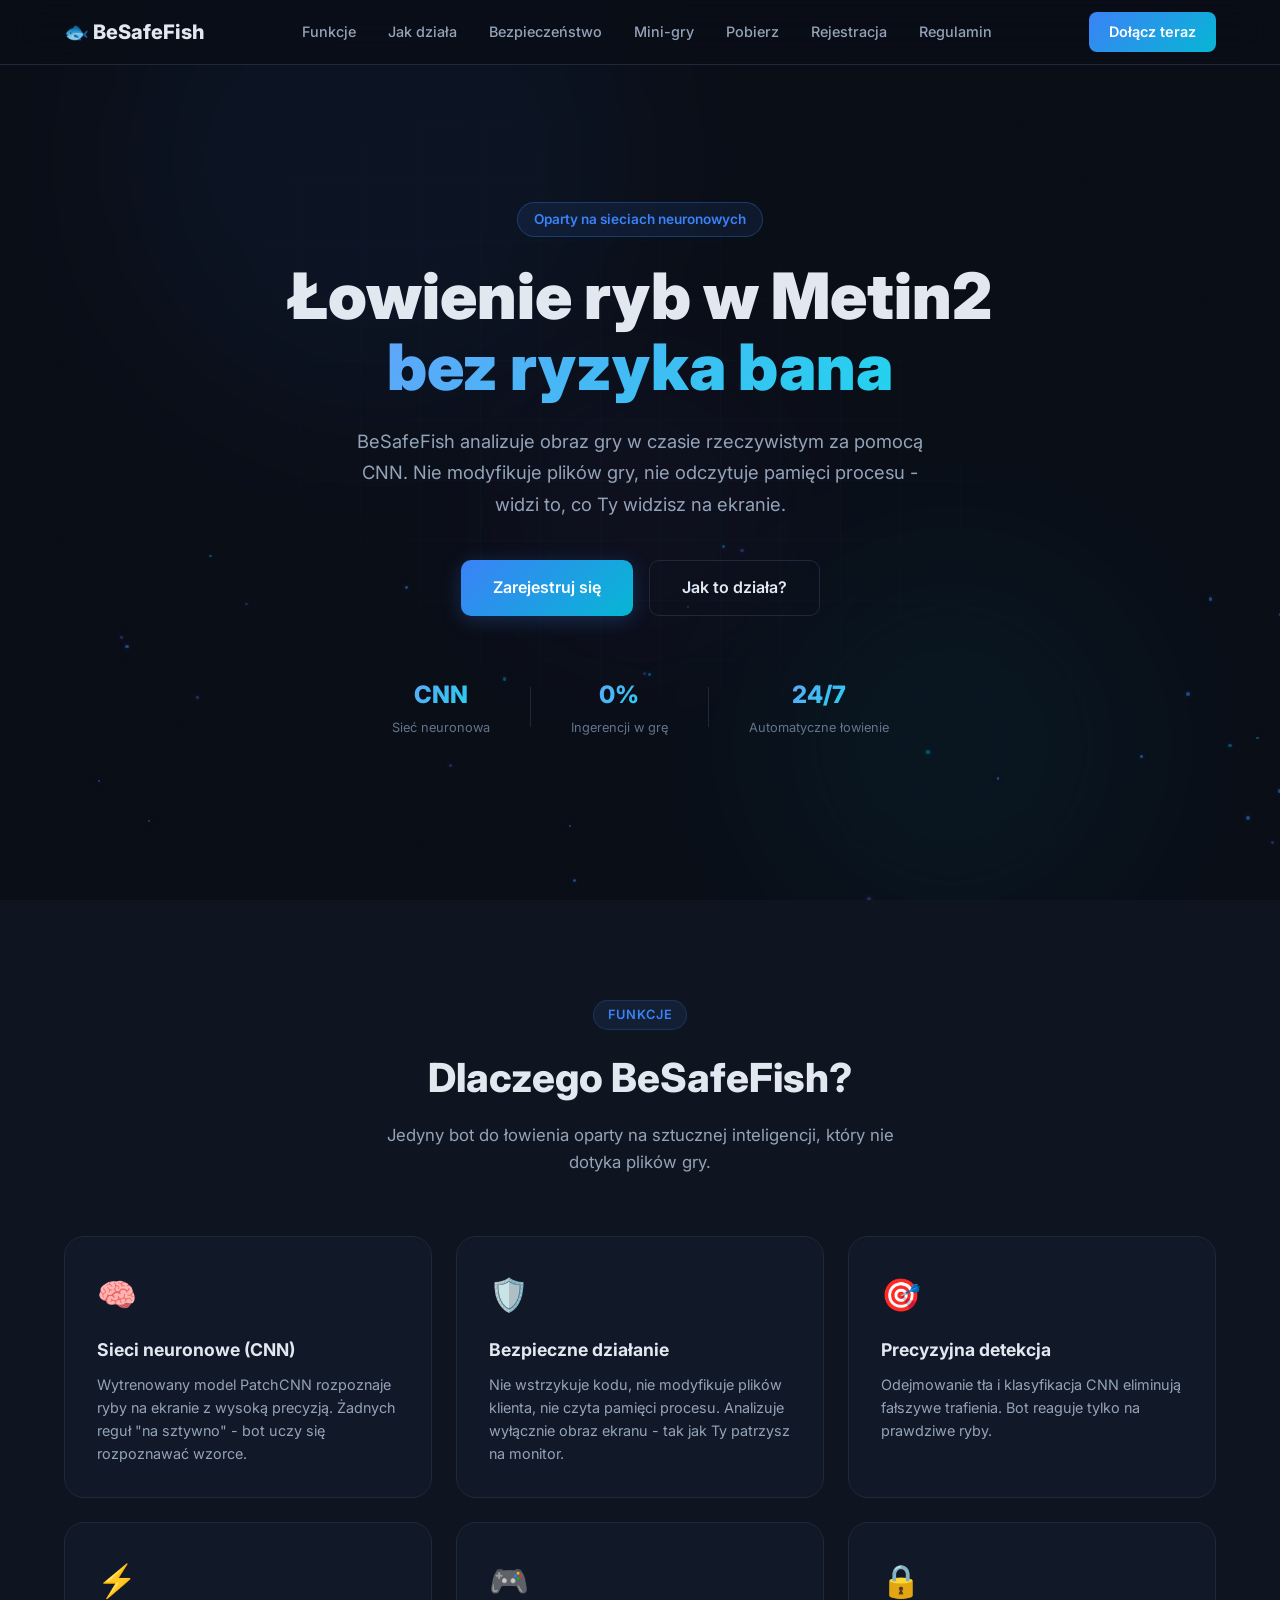
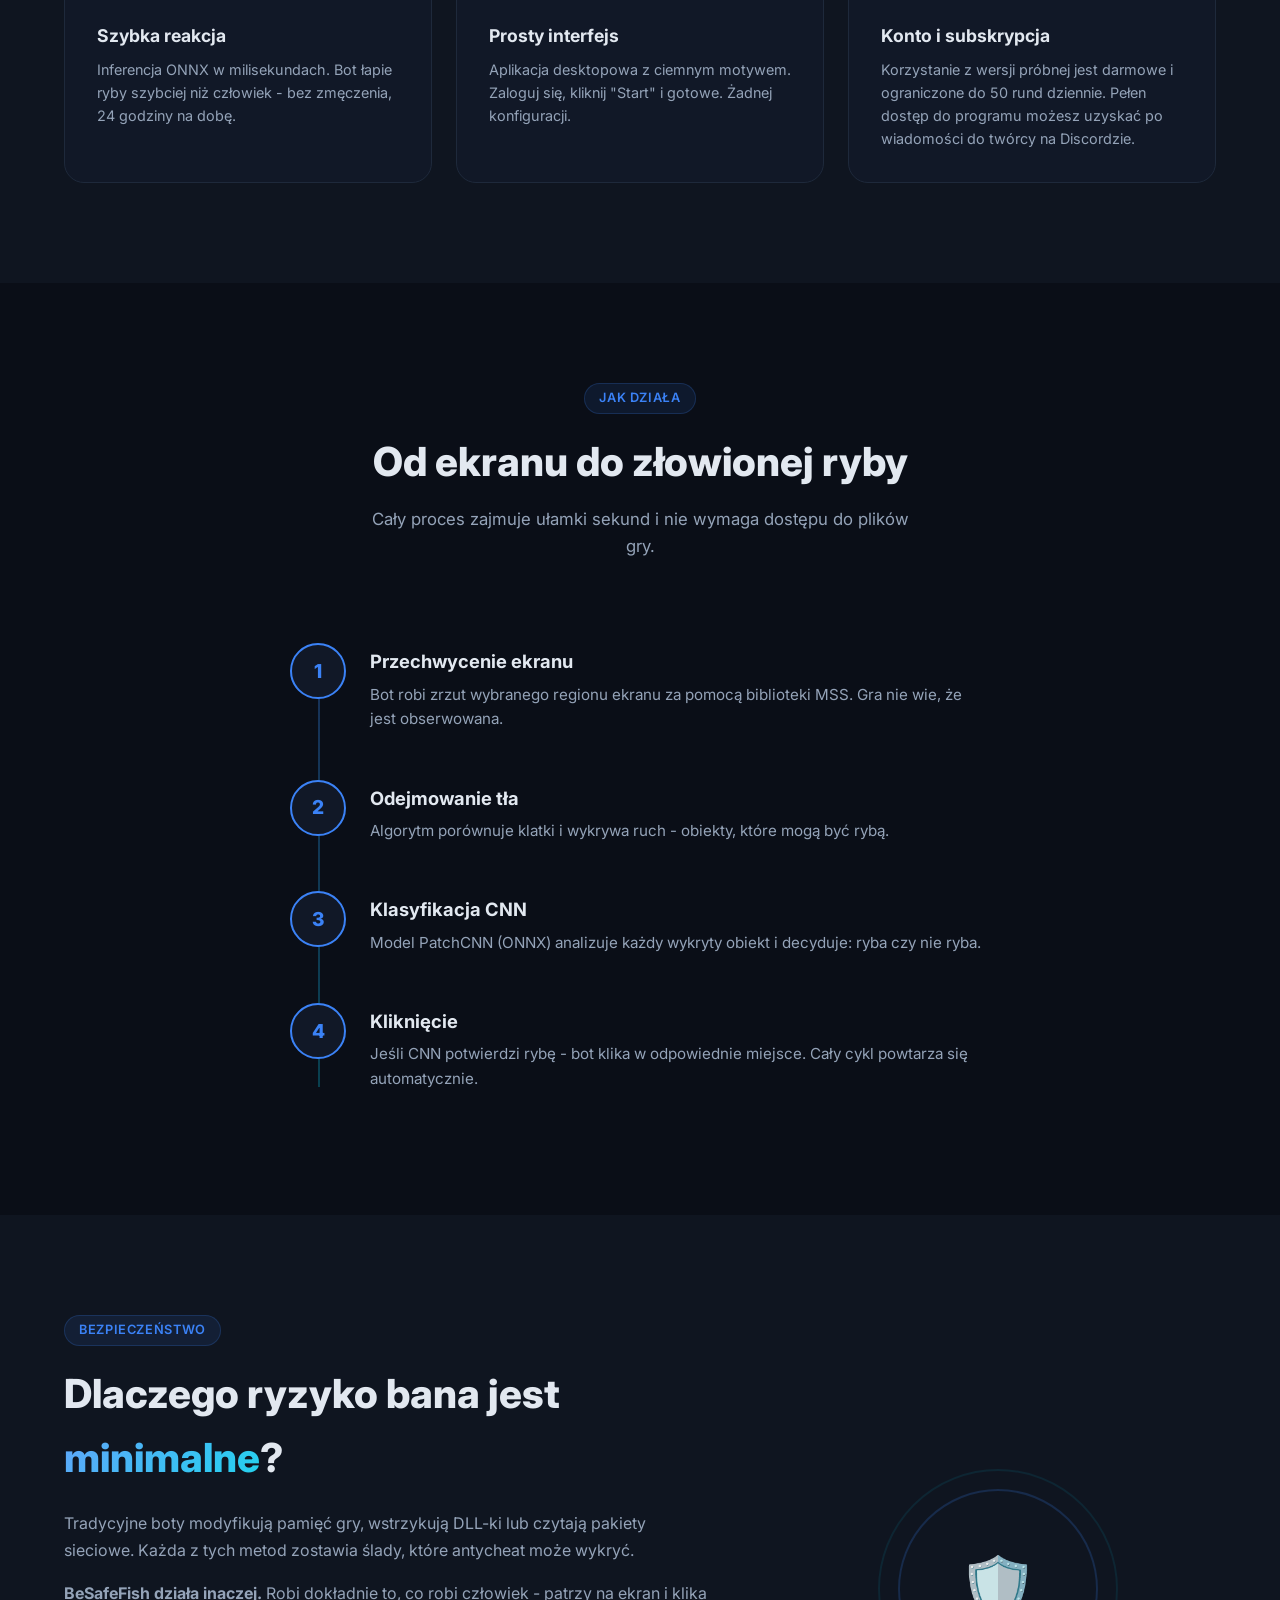
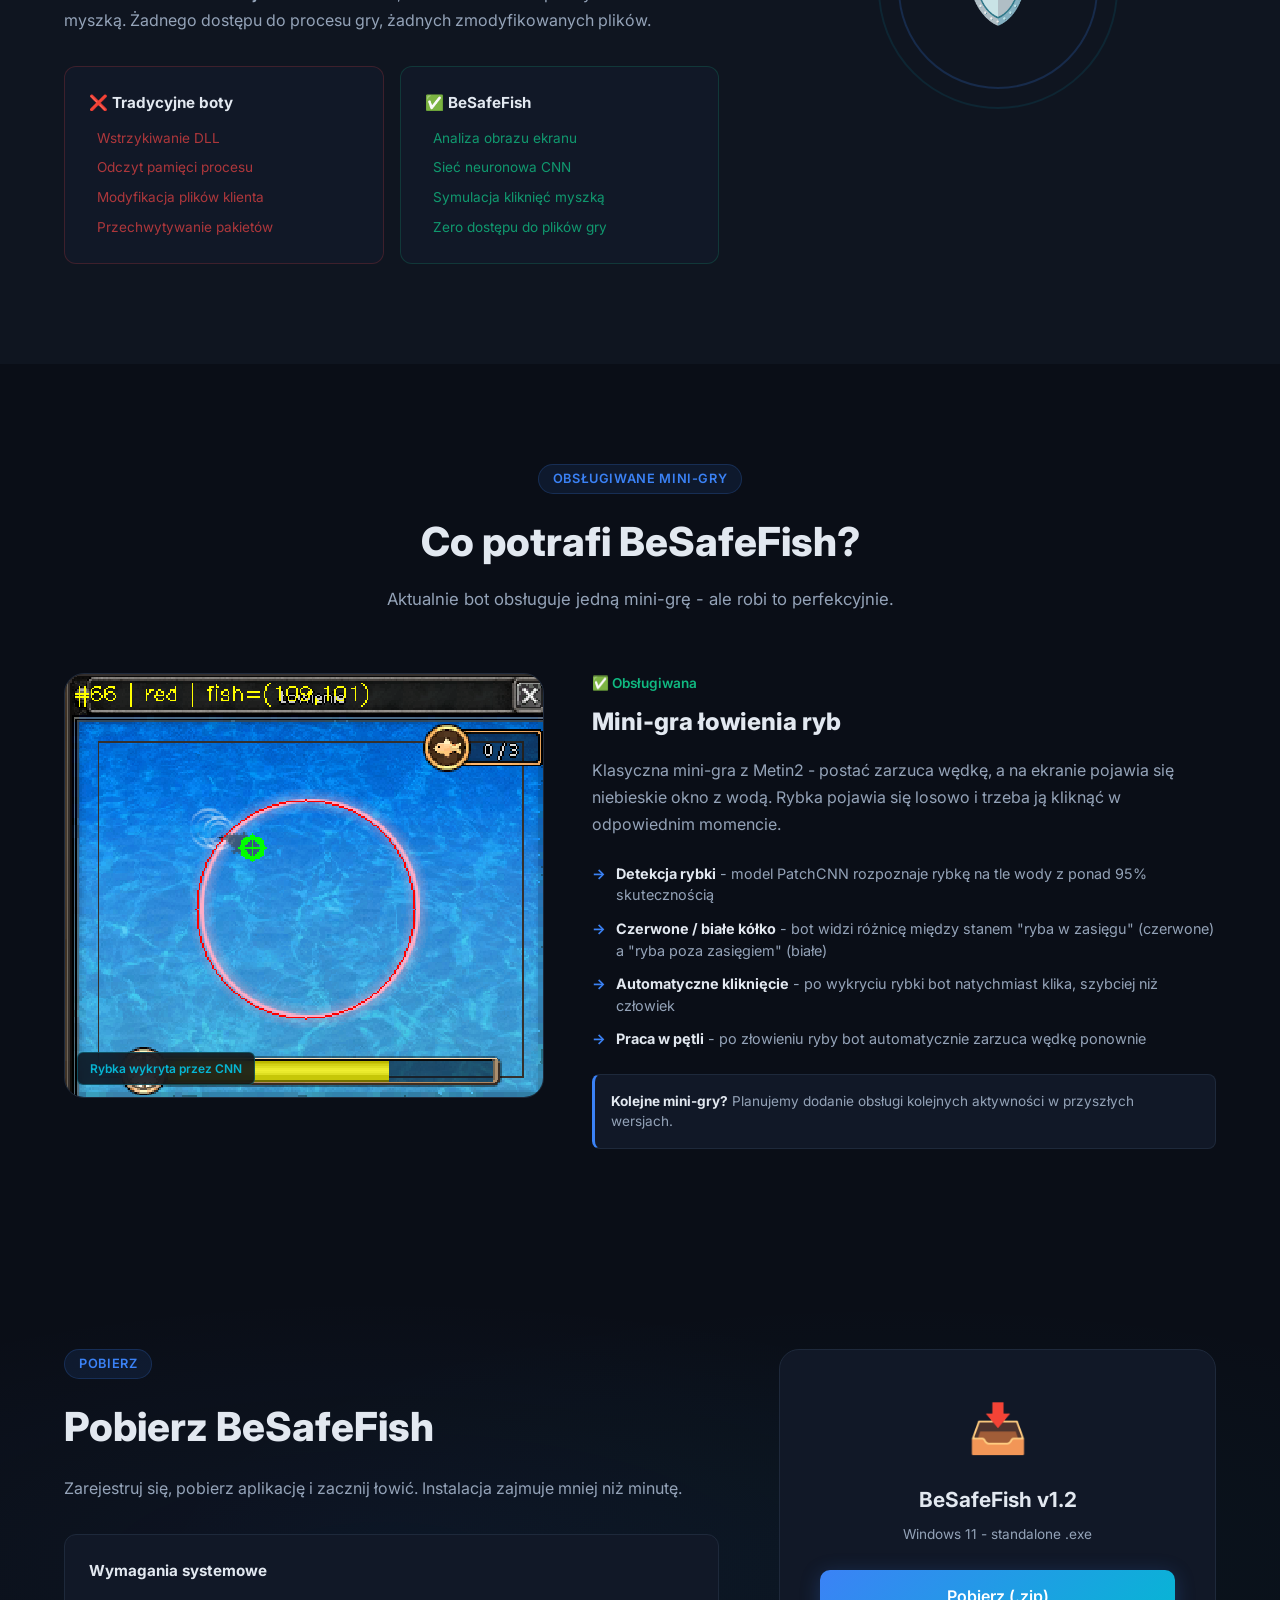
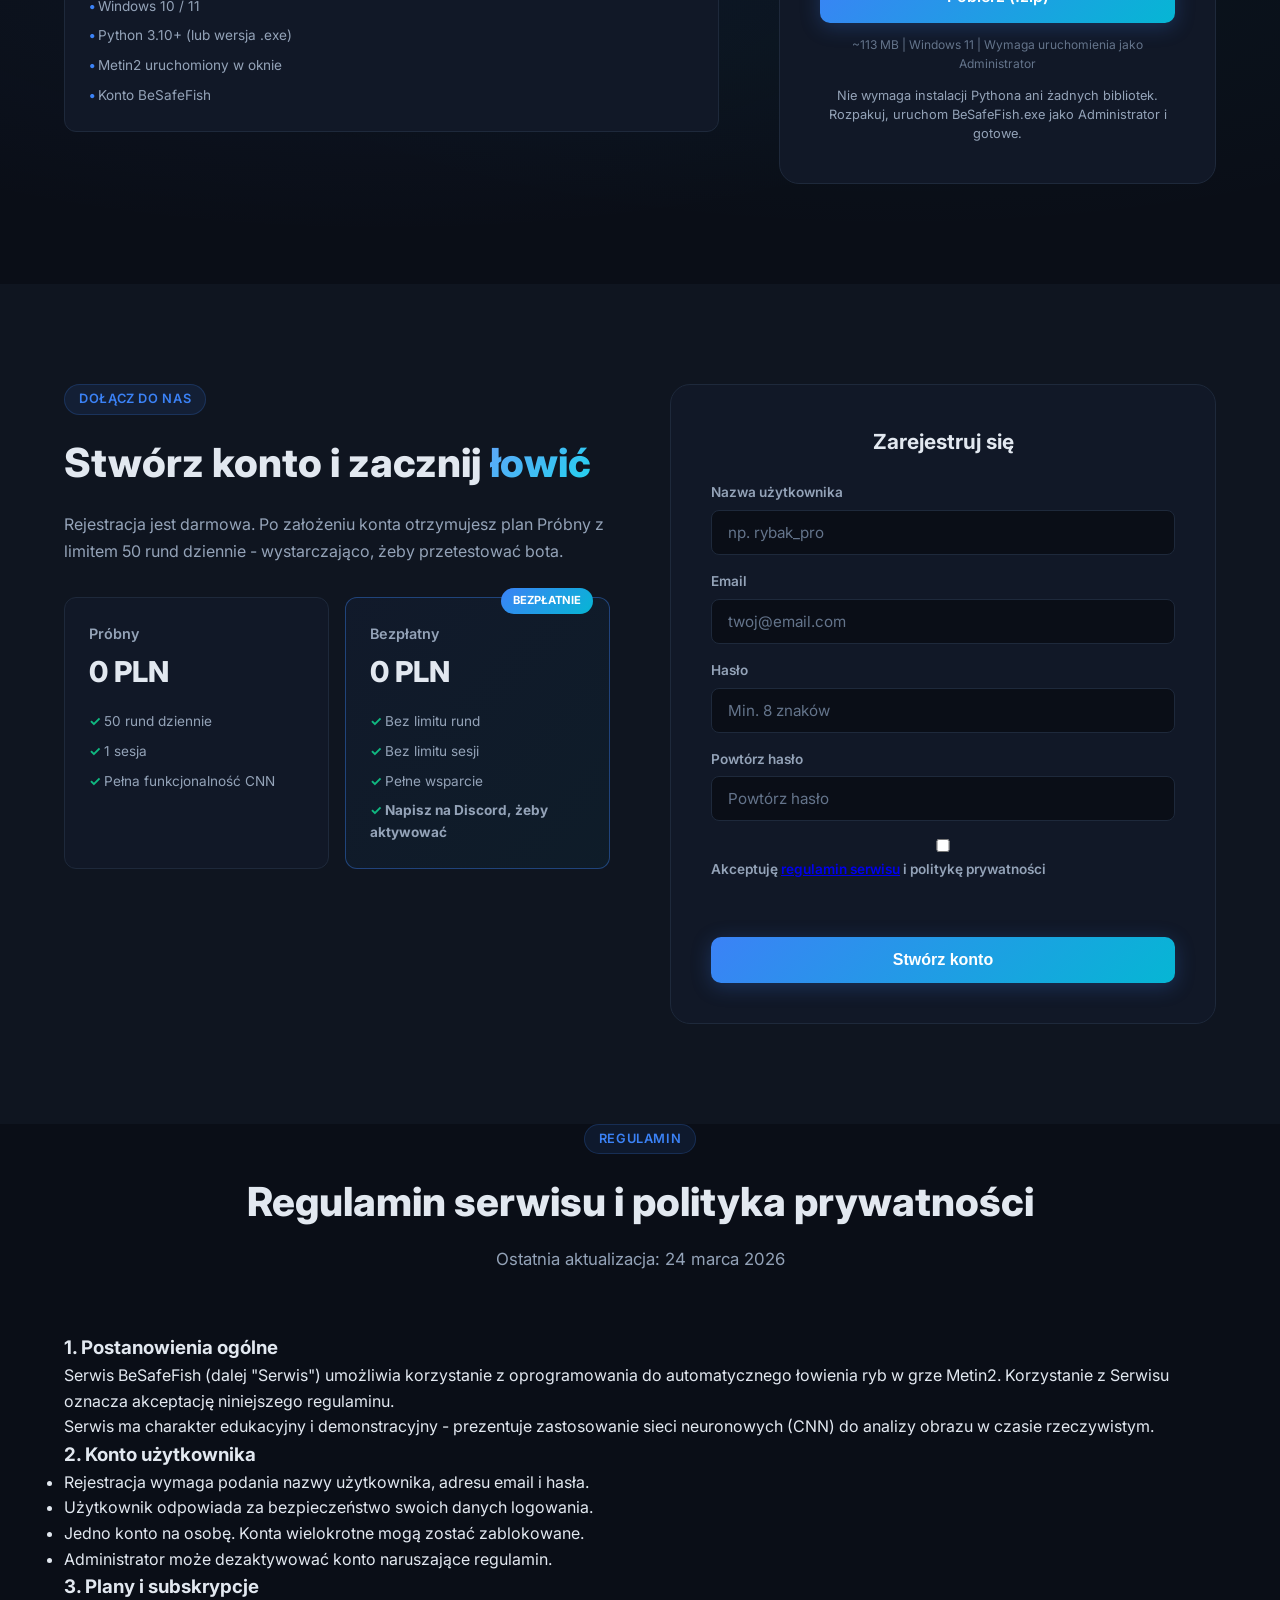
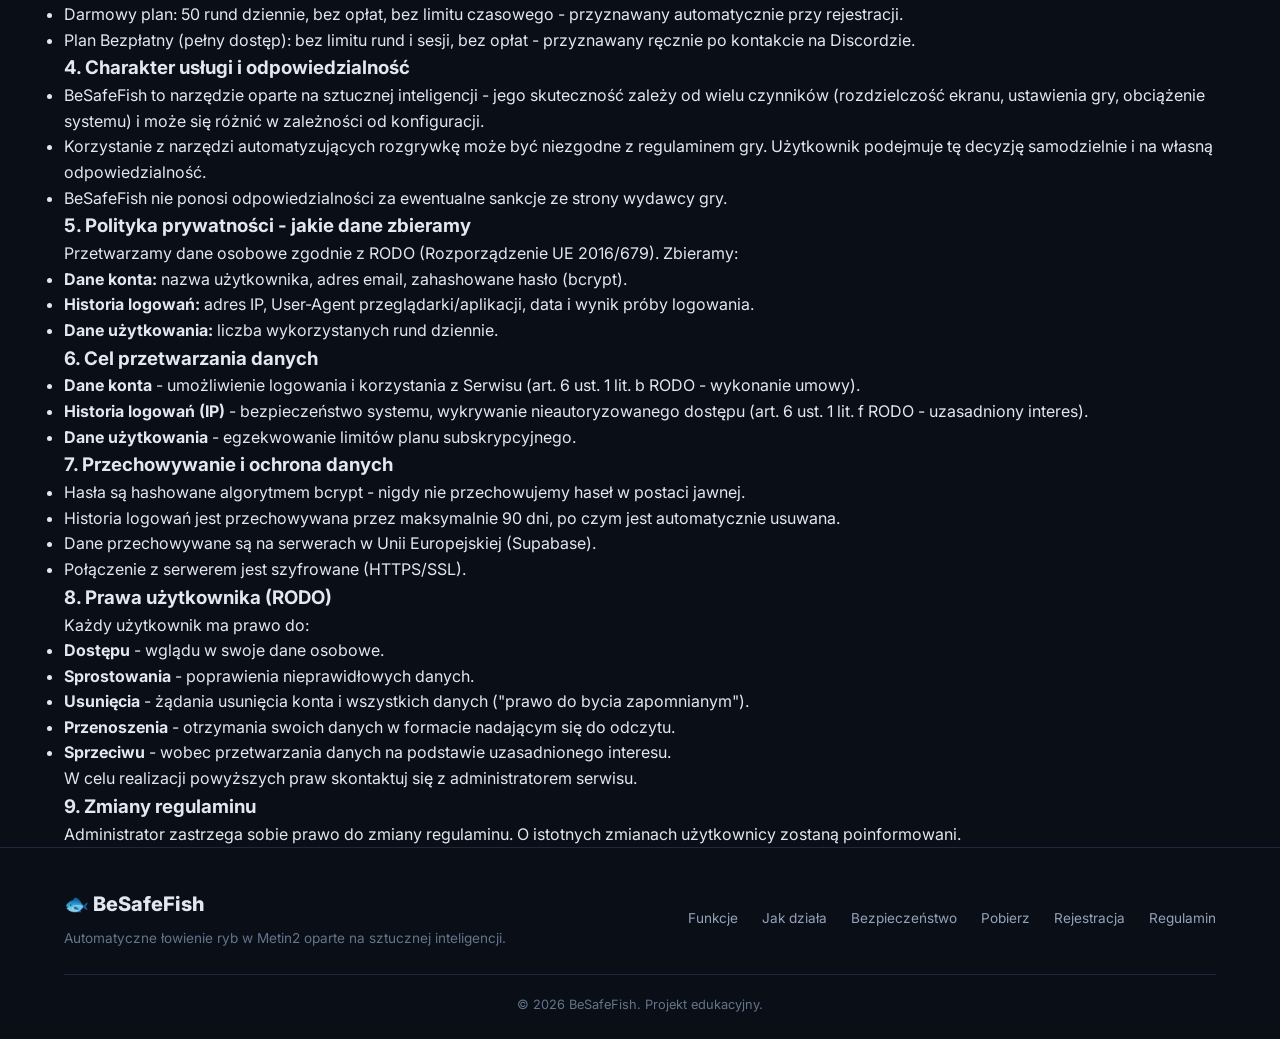
==== commit a520f387: "feat: zmiana planu Darmowy na Probny + ukrycie planu Premium w aplikacji desktopowej" ====
--- a/versions/post_cnn/website/index.html
+++ b/versions/post_cnn/website/index.html
@@ -103,7 +103,7 @@
             <div class="feature-card">
                 <div class="feature-icon">&#x1F512;</div>
                 <h3>Konto i subskrypcja</h3>
-                <p>Zarejestruj się, wybierz plan i korzystaj. Darmowy plan pozwala przetestować bota przed zakupem.</p>
+                <p>Korzystanie z wersji próbnej jest darmowe i ograniczone do 50 rund dziennie. Pełen dostęp do programu możesz uzyskać po wiadomości do twórcy na Discordzie.</p>
             </div>
         </div>
     </div>
@@ -261,10 +261,10 @@
             <div class="register-info">
                 <span class="section-tag">Dołącz do nas</span>
                 <h2>Stwórz konto i zacznij <span class="gradient-text">łowić</span></h2>
-                <p>Rejestracja jest darmowa. Po założeniu konta otrzymujesz darmowy plan z limitem 50 rund dziennie - wystarczająco, żeby przetestować bota.</p>
+                <p>Rejestracja jest darmowa. Po założeniu konta otrzymujesz plan Próbny z limitem 50 rund dziennie - wystarczająco, żeby przetestować bota.</p>
                 <div class="plan-cards">
                     <div class="plan-card">
-                        <div class="plan-name">Darmowy</div>
+                        <div class="plan-name">Próbny</div>
                         <div class="plan-price">0 PLN</div>
                         <ul>
                             <li>50 rund dziennie</li>
@@ -273,13 +273,14 @@
                         </ul>
                     </div>
                     <div class="plan-card plan-premium">
-                        <div class="plan-badge">Popularny</div>
-                        <div class="plan-name">Premium</div>
-                        <div class="plan-price">29.99 PLN<span>/mies.</span></div>
+                        <div class="plan-badge">Bezpłatnie</div>
+                        <div class="plan-name">Bezpłatny</div>
+                        <div class="plan-price">0 PLN</div>
                         <ul>
                             <li>Bez limitu rund</li>
                             <li>Bez limitu sesji</li>
-                            <li>7 dni za darmo</li>
+                            <li>Pełne wsparcie</li>
+                            <li><strong>Napisz na Discord, żeby aktywować</strong></li>
                         </ul>
                     </div>
                 </div>
@@ -345,9 +346,8 @@
             <div class="terms-block">
                 <h3>3. Plany i subskrypcje</h3>
                 <ul>
-                    <li>Darmowy plan: 50 rund dziennie, bez opłat, bez limitu czasowego.</li>
-                    <li>Plan Premium: bez limitu rund, płatny miesięcznie.</li>
-                    <li>Po wygaśnięciu planu Premium konto automatycznie wraca do planu darmowego.</li>
+                    <li>Darmowy plan: 50 rund dziennie, bez opłat, bez limitu czasowego - przyznawany automatycznie przy rejestracji.</li>
+                    <li>Plan Bezpłatny (pełny dostęp): bez limitu rund i sesji, bez opłat - przyznawany ręcznie po kontakcie na Discordzie.</li>
                 </ul>
             </div>
 
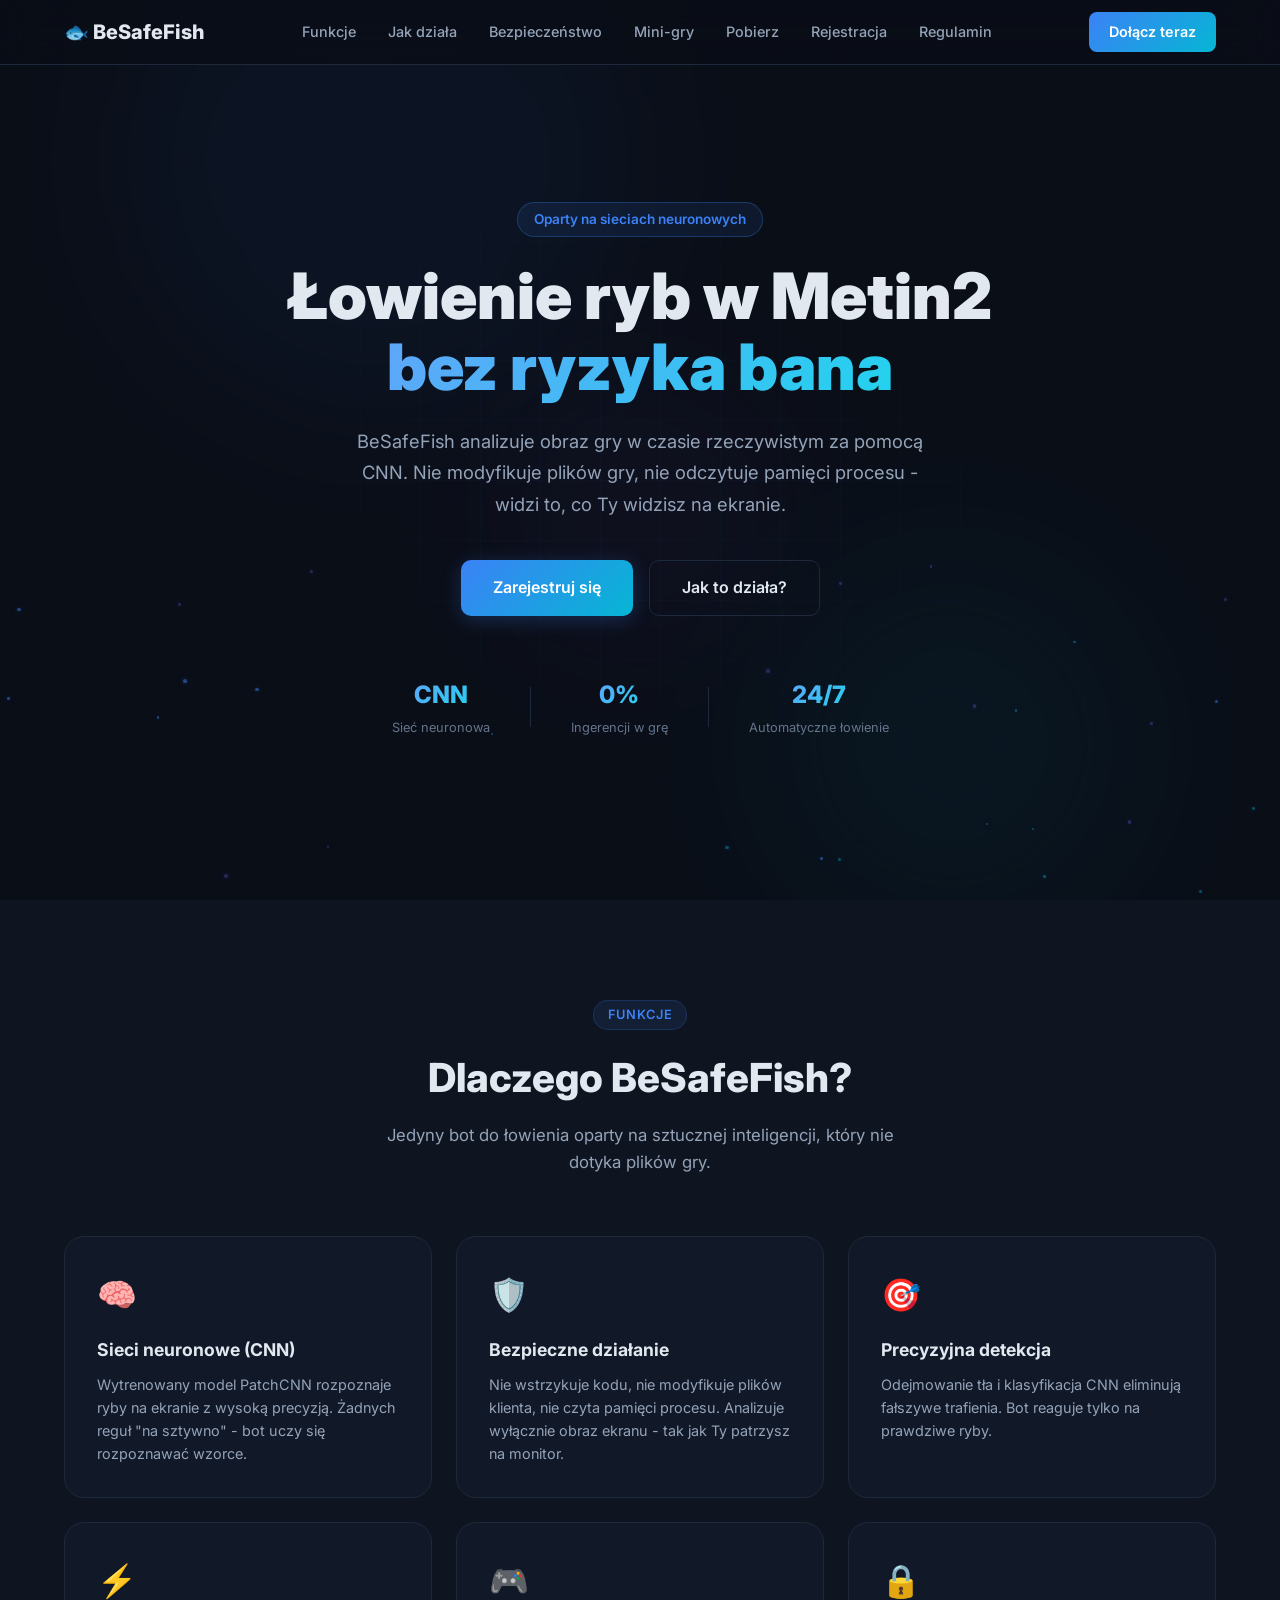
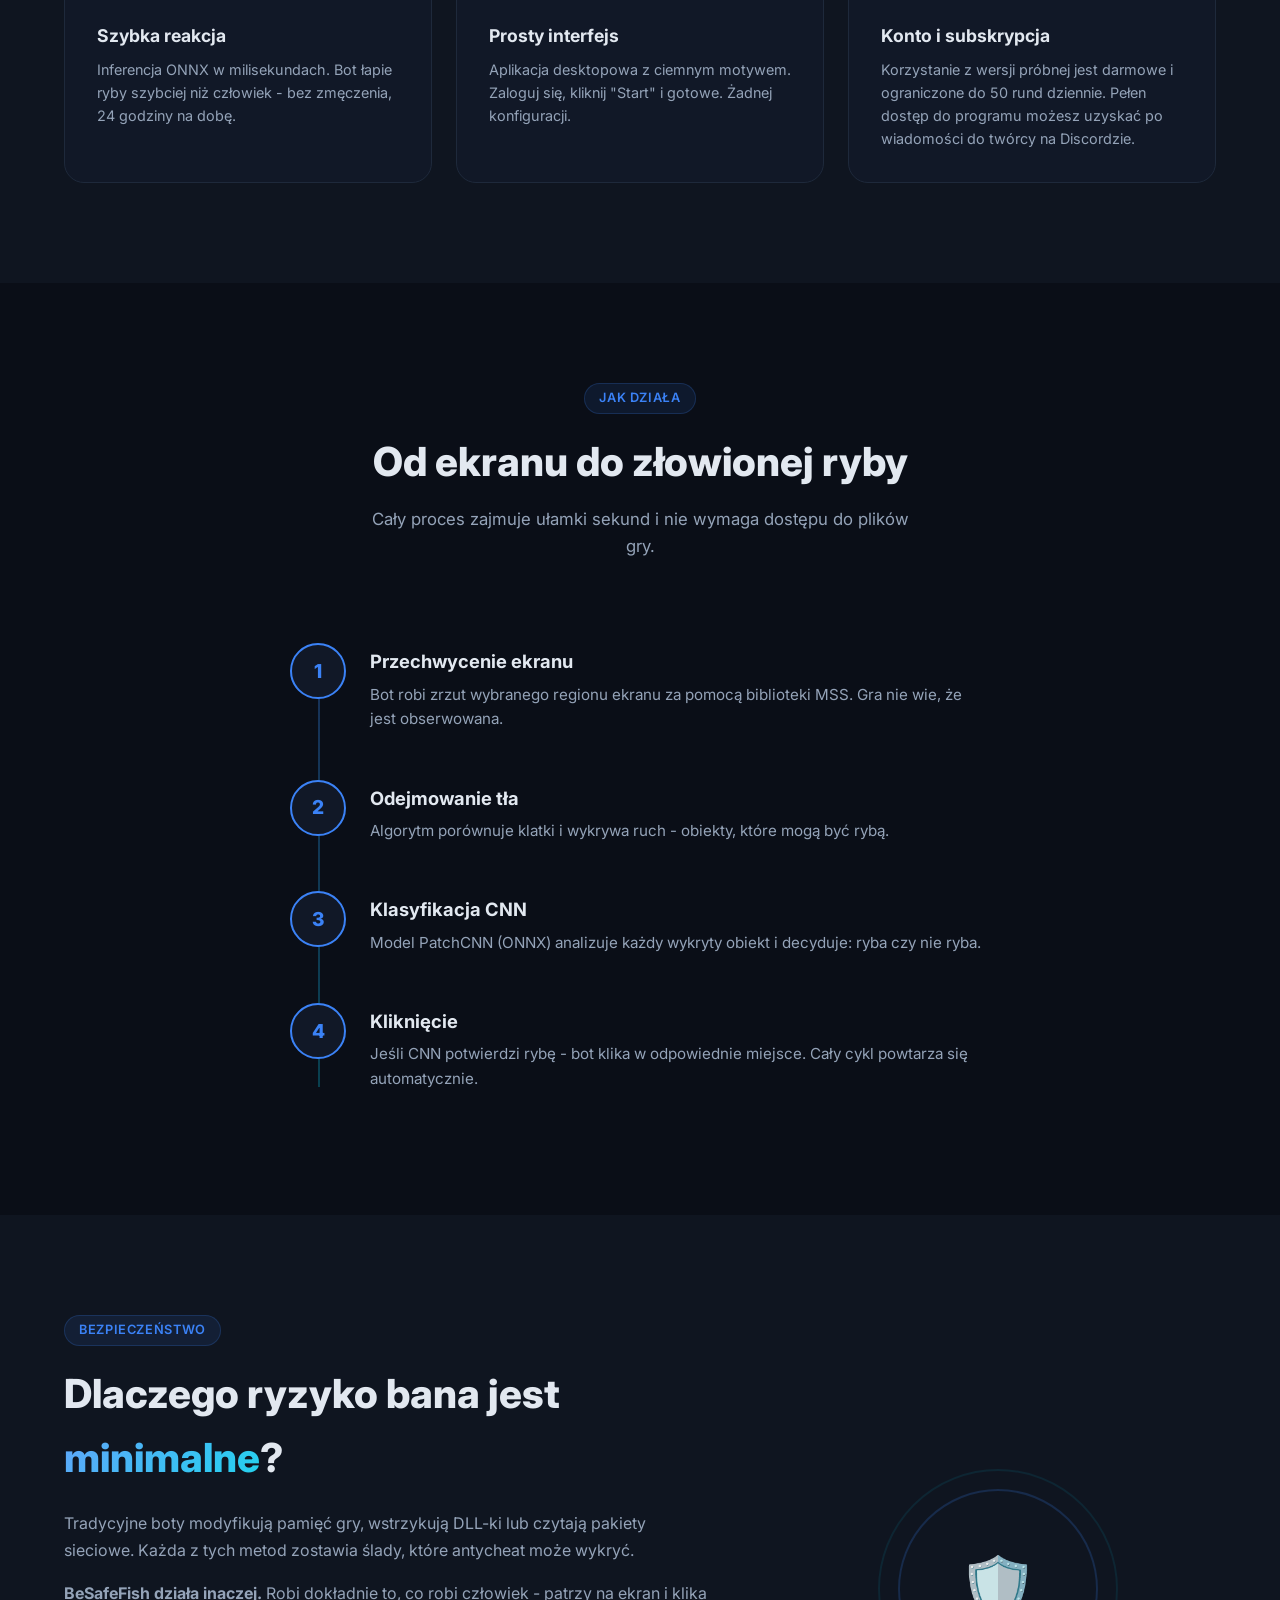
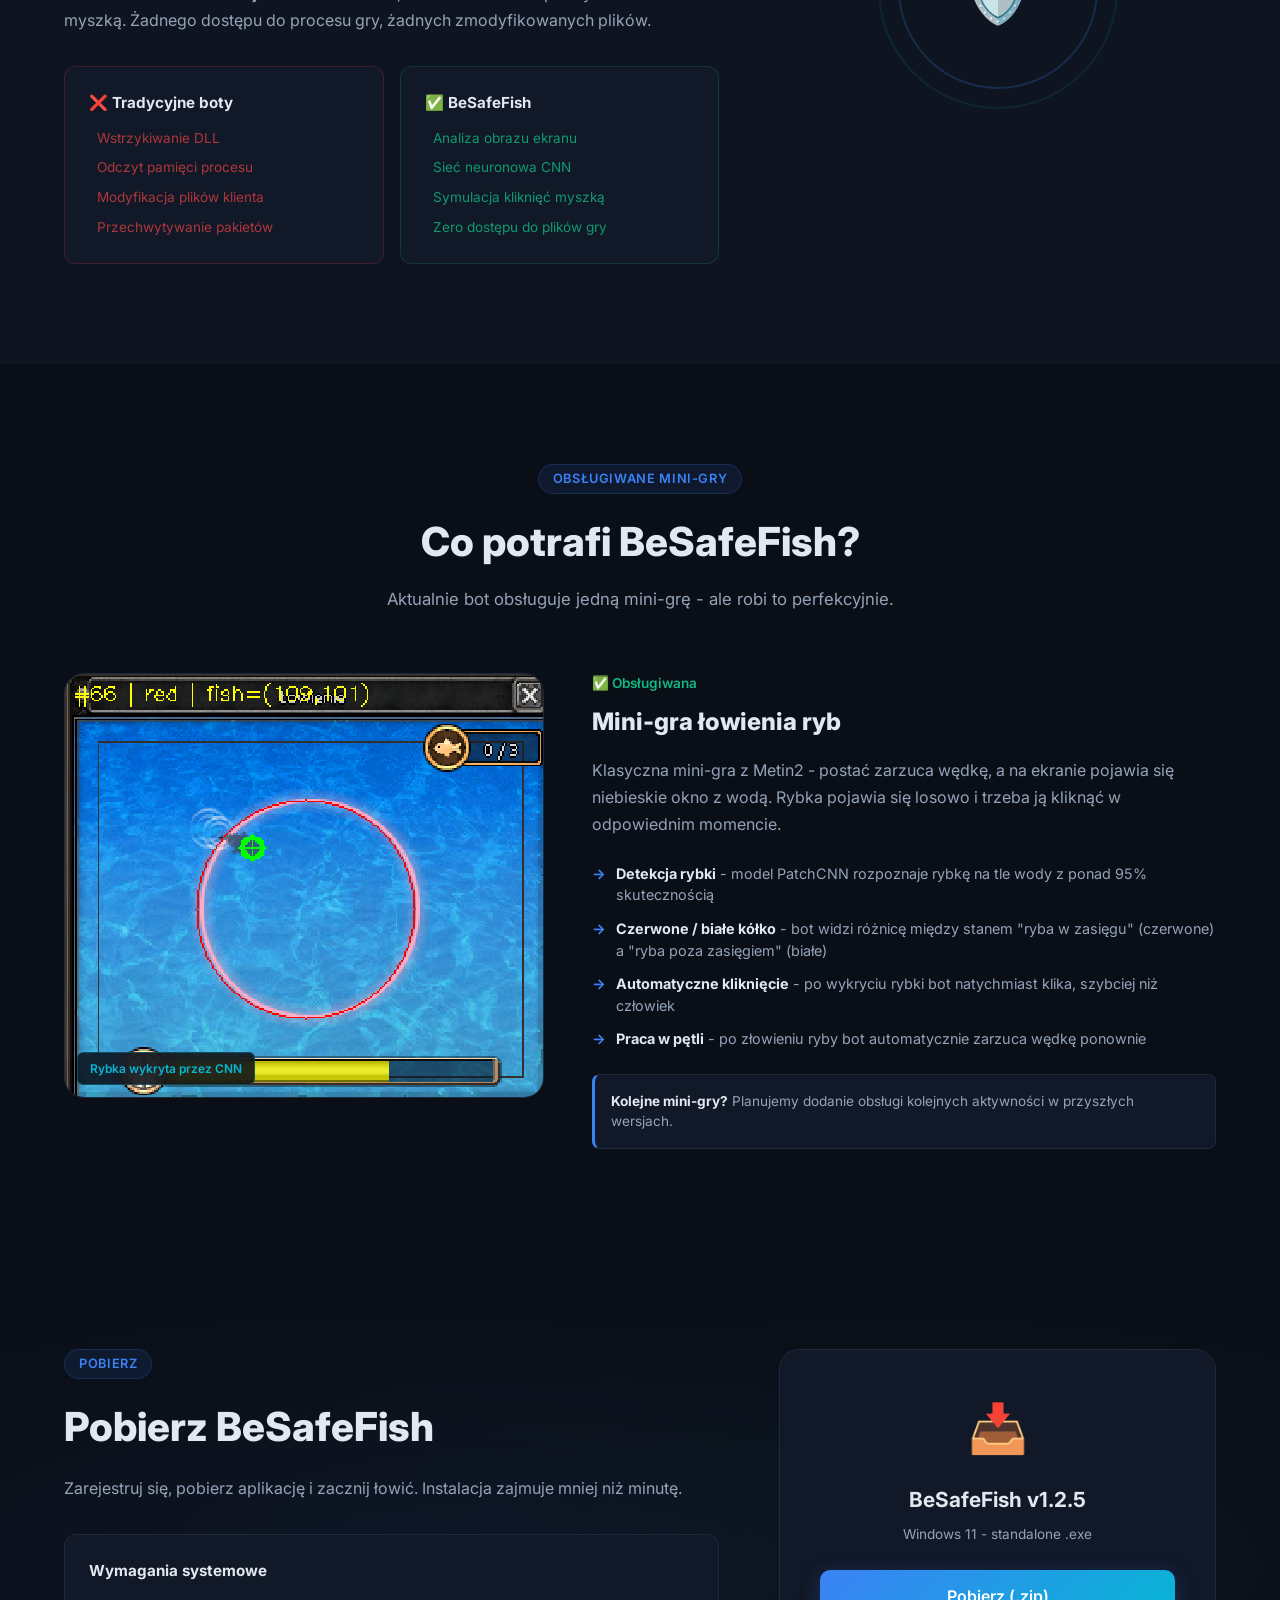
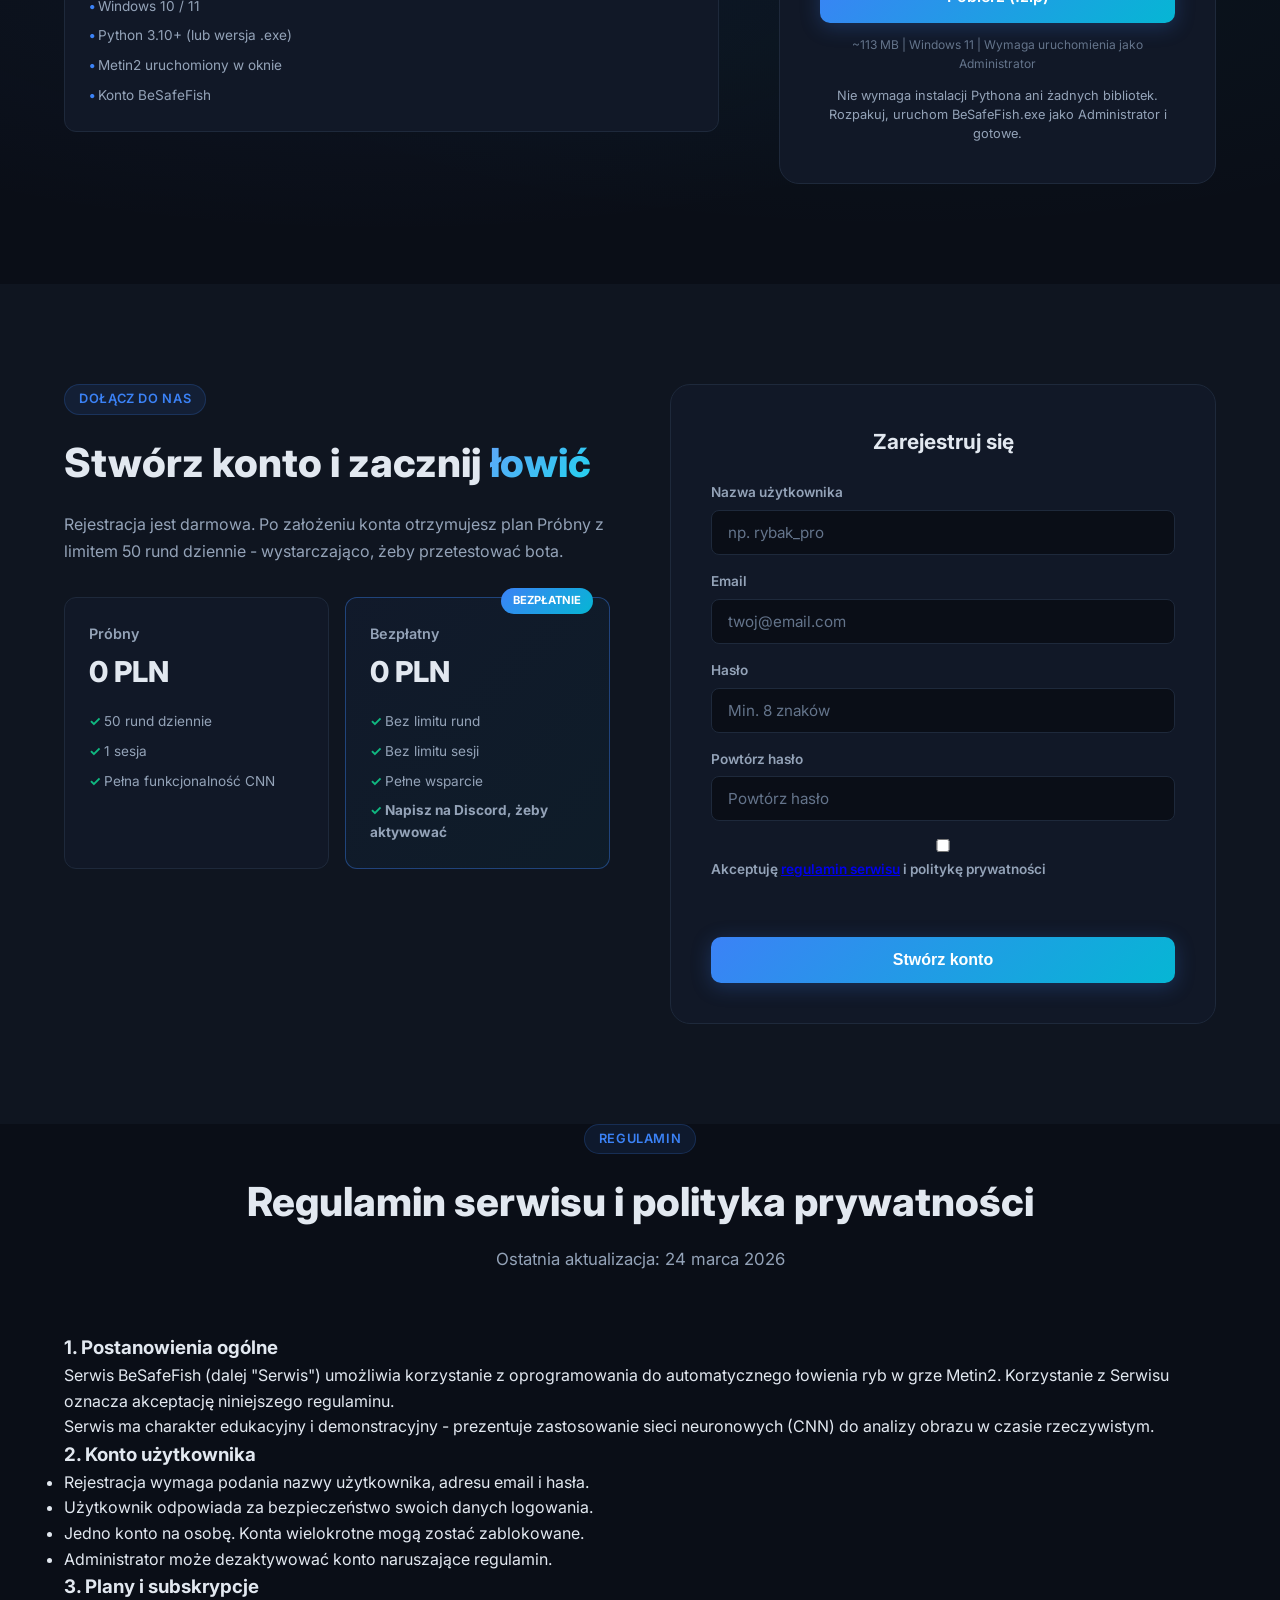
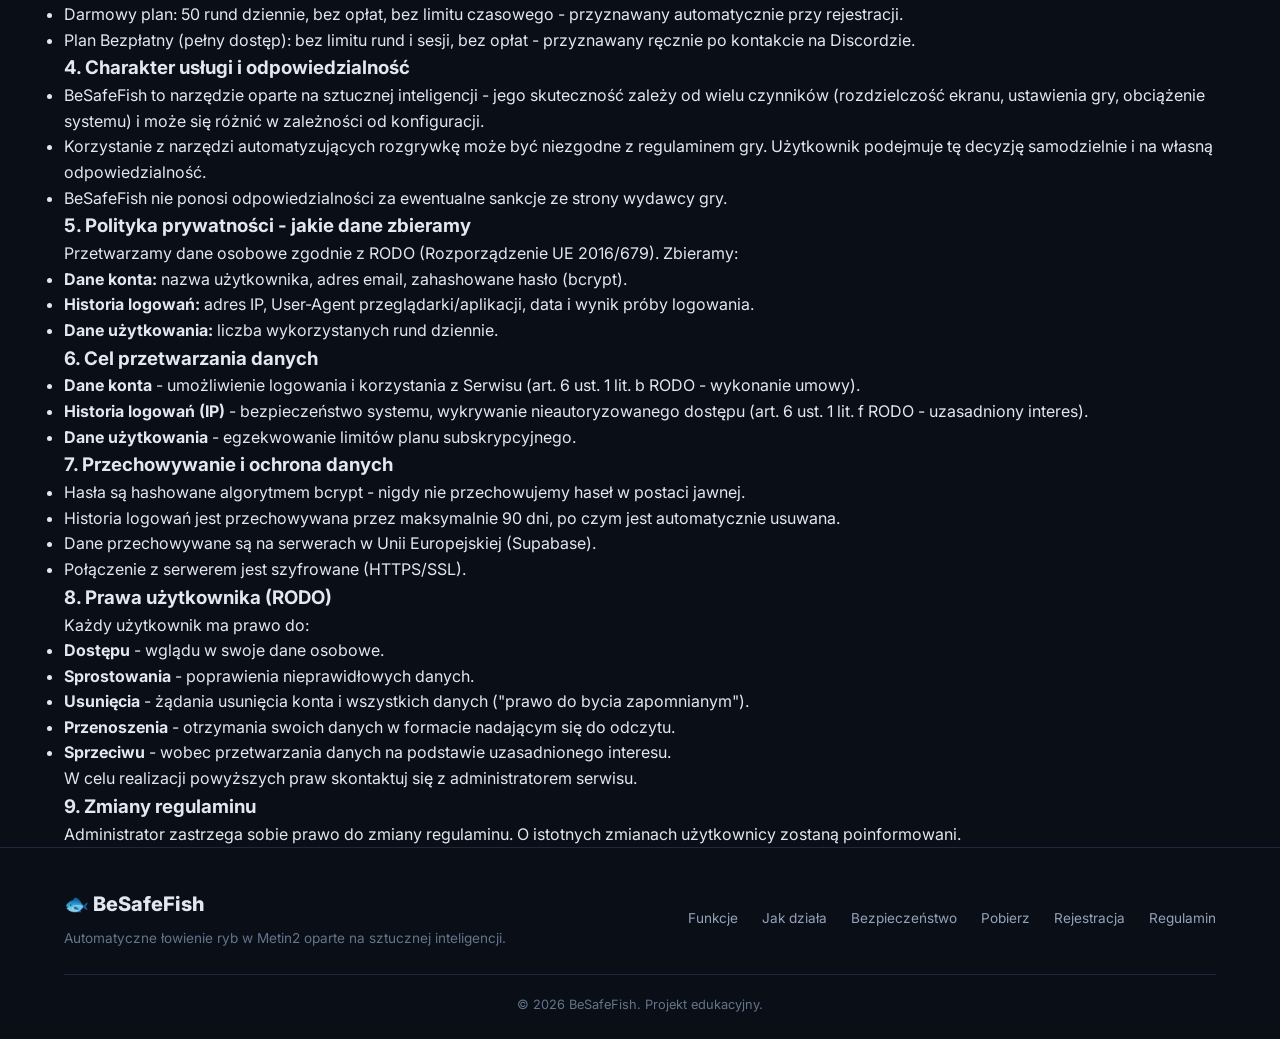
==== commit 979788aa: "chore: bump wersji v1.2 -> v1.2.5" ====
--- a/versions/post_cnn/website/index.html
+++ b/versions/post_cnn/website/index.html
@@ -243,7 +243,7 @@
             <div class="download-action">
                 <div class="download-card">
                     <div class="download-icon">&#x1F4E5;</div>
-                    <h3>BeSafeFish v1.2</h3>
+                    <h3>BeSafeFish v1.2.5</h3>
                     <p class="download-version">Windows 11 - standalone .exe</p>
                     <a href="https://github.com/kamilkacperczyk/Kosa/releases/latest/download/BeSafeFish.zip" class="btn btn-primary btn-full">Pobierz (.zip)</a>
                     <p class="download-size">~113 MB | Windows 11 | Wymaga uruchomienia jako Administrator</p>
